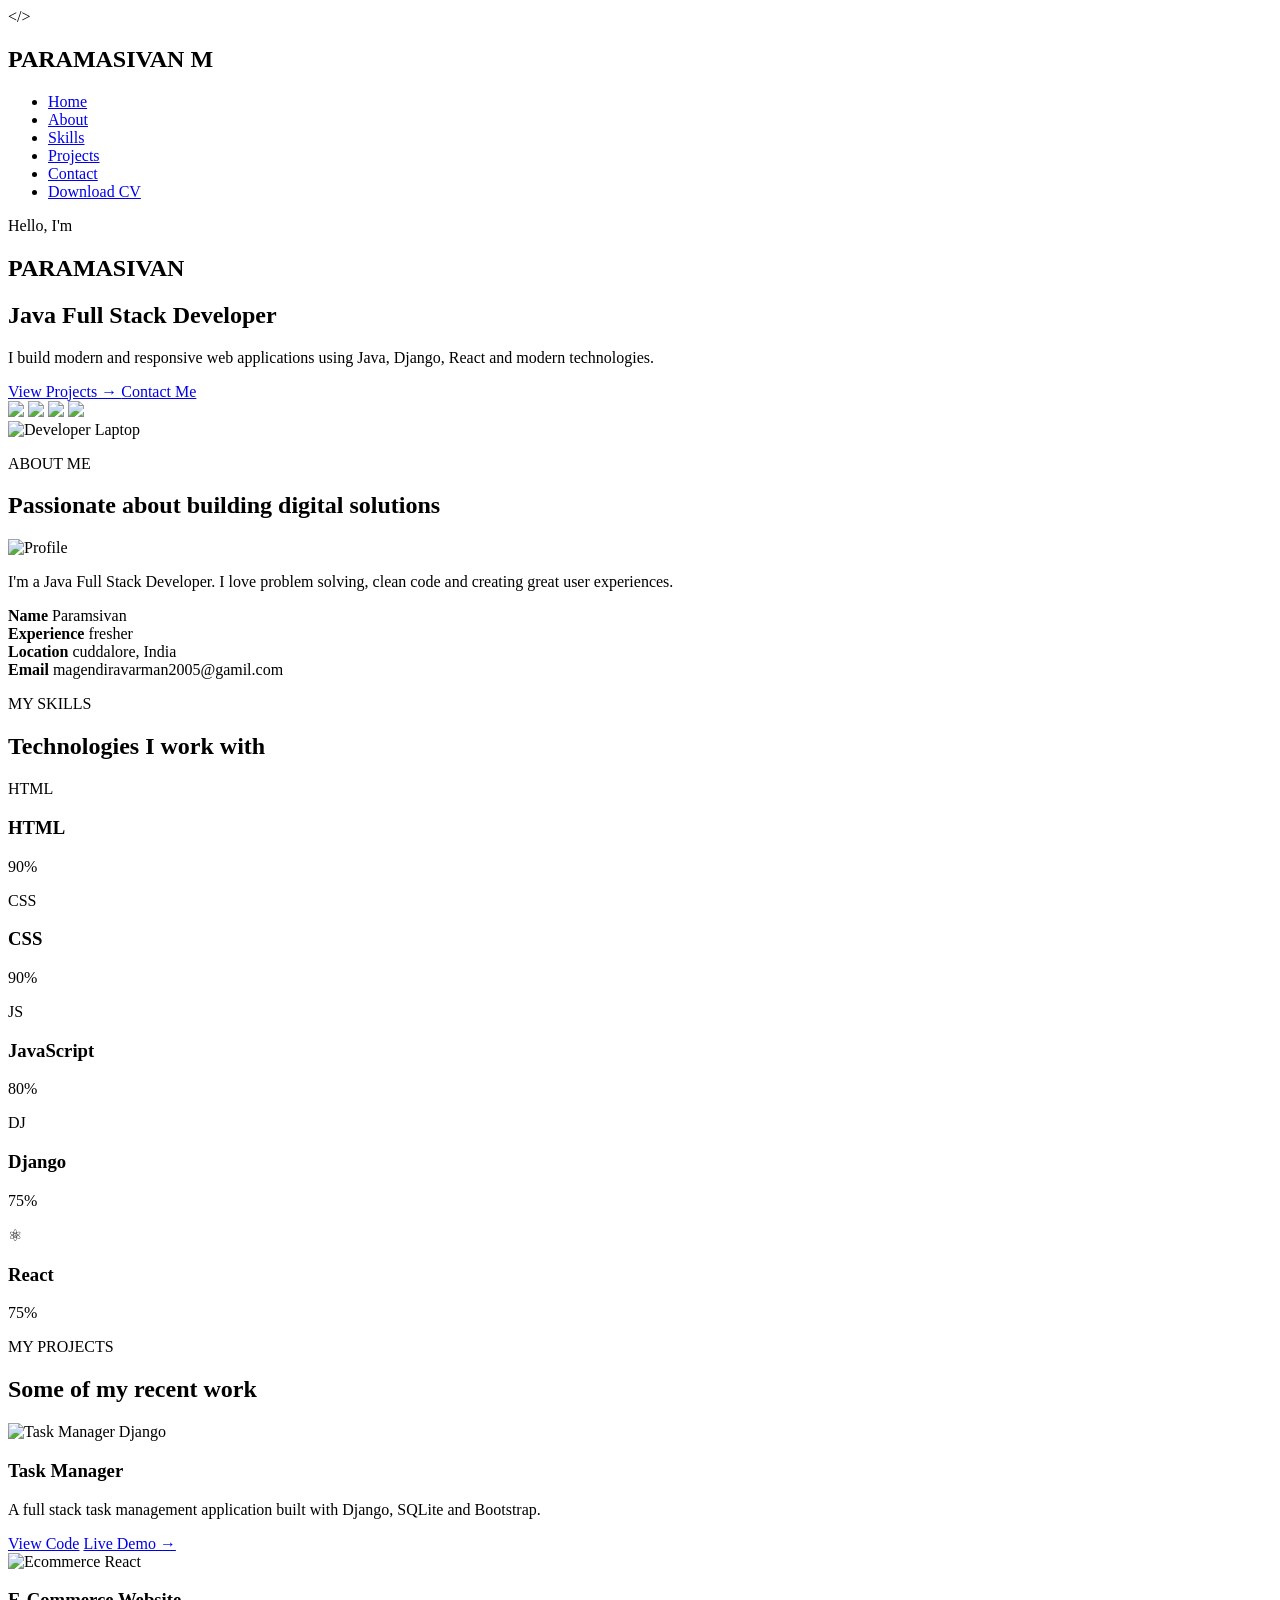
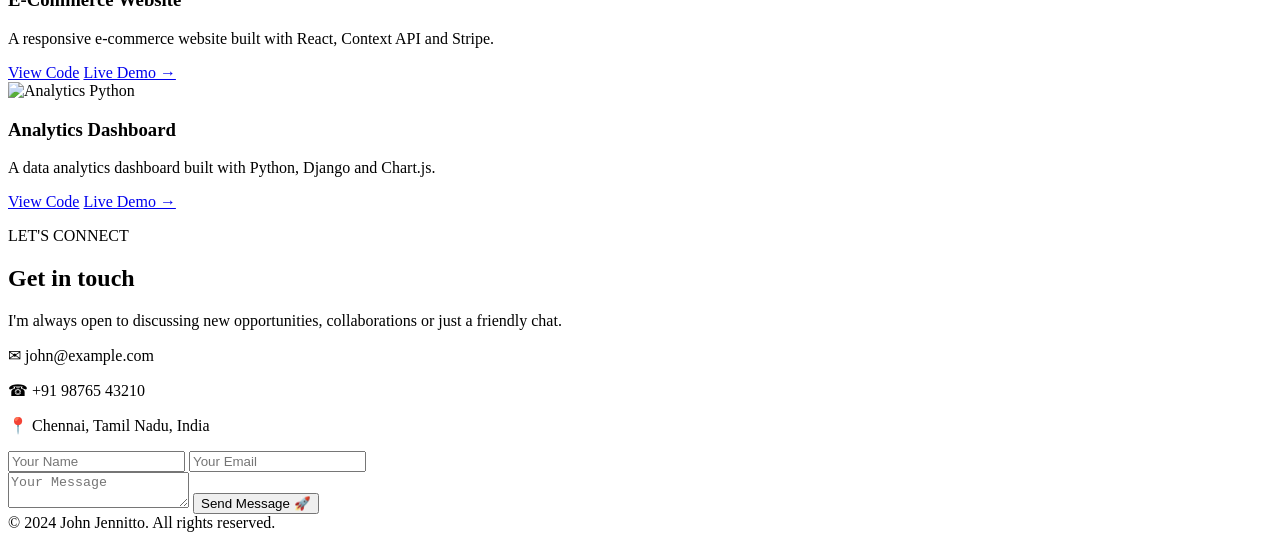
==== index.html @ d37ebd1c "initial commit" ====
<!DOCTYPE html>
<html lang="en">
<head>
    <meta charset="UTF-8">
    <meta name="viewport" content="width=device-width, initial-scale=1.0">

    <title>shiva Portfolio</title>

    <!-- Google Font -->
    <link href="https://fonts.googleapis.com/css2?family=Poppins:wght@300;400;500;600;700&display=swap" rel="stylesheet">

    <!-- CSS -->
    <link rel="stylesheet" href="style.css">
</head>

<body>
      <div class="bgv">
    <!-- <video autoplay muted loop playsinline>
        <source src="/162670-825992064.mp4" type="video/mp4"> -->
    </video>
</div>
    
<div class="overlay"></div>
    <header>
        <nav class="navbar">

            <div class="logo">
                <span>&lt;/&gt;</span>
                <h2>PARAMASIVAN M</h2>
            </div>
            
            <ul class="nav-links">
                <li><a href="#home">Home</a></li>
                <li><a href="#about">About</a></li>
                <li><a href="#skills">Skills</a></li>
                <li><a href="#projects">Projects</a></li>
                <li><a href="#contact">Contact</a></li>
                <li><a  class="primary-btn2" href="#" >Download CV</a></li>
                

            </ul>

        </nav>
    </header>




    <section id="home" class="hero">

        <div class="hero-content">

            <p class="hello">Hello, I'm</p>

            <h1>PARAMASIVAN</h1>

            <h2>
                Java <span>Full Stack</span> Developer
            </h2>

            <p class="description">
                I build modern and responsive web applications
                using Java, Django, React and modern technologies.
            </p>

            <div class="hero-buttons">
                <a href="#projects" class="primary-btn">
                    View Projects →
                </a>

                <a href="#contact" class="secondary-btn">
                    Contact Me
                </a>
            </div>

            <div class="social-links">
                <a class="pho" href="#"><img src="github.png"></a>
                <a  class="pho" href="#"><img src="linkedin.png"></a>
                <a class="pho" href="#"><img src="twitter.png"></a>
                <a class="pho" href="#"><img src="instagram.png"></a>

            </div>

        </div>

        <div class="hero-image">
            <img src="laptop.jpg"
                 alt="Developer Laptop">
        </div>

    </section>


   

    <section id="about" class="about section">

        <div class="section-title">
            <p>ABOUT ME</p>
            <h2>Passionate about building digital solutions</h2>
        </div>

        <div class="about-card">

            <div class="profile-image">
                <img src="profile.png"
                     alt="Profile">
            </div>

            <div class="about-content">

                <p>
                    I'm a Java Full Stack Developer.
                    I love problem solving, clean code and creating
                    great user experiences.
                </p>

                <div class="about-info">

                    <div>
                        <b>Name</b>
                        <span>Paramsivan</span>
                    </div>

                    <div>
                        <b>Experience</b>
                        <span>fresher</span>
                    </div>

                    <div>
                        <b>Location</b>
                        <span>cuddalore, India</span>
                    </div>

                    <div>
                        <b>Email</b>
                        <span>magendiravarman2005@gamil.com</span>
                    </div>

                </div>

            </div>

        </div>

    </section>
        <!-- ================= SKILLS ================= -->

    <section id="skills" class="skills section">

        <div class="section-title">
            <p>MY SKILLS</p>
            <h2>Technologies I work with</h2>
        </div>

        <div class="skill-container">

            <div class="skill-card">
                <div class="skill-icon html">HTML</div>
                <h3>HTML</h3>
                <p>90%</p>
                <div class="progress">
                    <div class="html-bar"></div>
                </div>
            </div>

            <div class="skill-card">
                <div class="skill-icon css">CSS</div>
                <h3>CSS</h3>
                <p>90%</p>
                <div class="progress">
                    <div class="css-bar"></div>
                </div>
            </div>

            <div class="skill-card">
                <div class="skill-icon js">JS</div>
                <h3>JavaScript</h3>
                <p>80%</p>
                <div class="progress">
                    <div class="js-bar"></div>
                </div>
            </div>

            <!-- <div class="skill-card">
                <div class="skill-icon python">🐍</div>
                <h3>Python</h3>
                <p>80%</p>
                <div class="progress">
                    <div class="Java"></div>
                </div>
            </div> -->

            <div class="skill-card">
                <div class="skill-icon django">DJ</div>
                <h3>Django</h3>
                <p>75%</p>
                <div class="progress">
                    <div class="django-bar"></div>
                </div>
            </div>

            <div class="skill-card">
                <div class="skill-icon react">⚛</div>
                <h3>React</h3>
                <p>75%</p>
                <div class="progress">
                    <div class="react-bar"></div>
                </div>
            </div>

        </div>

    </section>


    <!-- ================= PROJECTS ================= -->

    
    
     <section id="projects" class="projects section">

        <div class="section-title">
            <p>MY PROJECTS</p>
            <h2>Some of my recent work</h2>
        </div>

        <div class="project-container">
            

            <!-- Project 1 -->

            <div class="project-card">

                <div class="project-image">
                    <img src="https://images.unsplash.com/photo-1556761175-b413da4baf72?auto=format&fit=crop&w=800&q=80"
                         alt="Task Manager">

                    <span>Django</span>
                </div>

                <div class="project-content">

                    <h3>Task Manager</h3>

                    <p>
                        A full stack task management application
                        built with Django, SQLite and Bootstrap.
                    </p>

                    <div class="project-buttons">
                        <a href="#">View Code</a>
                        <a href="#">Live Demo →</a>
                    </div>

                </div>

            </div>


            <!-- Project 2 -->

            <div class="project-card">

                <div class="project-image">
                    <img src="https://images.unsplash.com/photo-1556742049-0cfed4f6a45d?auto=format&fit=crop&w=800&q=80"
                         alt="Ecommerce">

                    <span>React</span>
                </div>

                <div class="project-content">

                    <h3>E-Commerce Website</h3>

                    <p>
                        A responsive e-commerce website built
                        with React, Context API and Stripe.
                    </p>

                    <div class="project-buttons">
                        <a href="#">View Code</a>
                        <a href="#">Live Demo →</a>
                    </div>

                </div>

            </div>


            <!-- Project 3 -->

            <div class="project-card">

                <div class="project-image">
                    <img src="https://images.unsplash.com/photo-1551288049-bebda4e38f71?auto=format&fit=crop&w=800&q=80"
                         alt="Analytics">

                    <span>Python</span>
                </div>

                <div class="project-content">

                    <h3>Analytics Dashboard</h3>

                    <p>
                        A data analytics dashboard built with
                        Python, Django and Chart.js.
                    </p>

                    <div class="project-buttons">
                        <a href="#">View Code</a>
                        <a href="#">Live Demo →</a>
                    </div>

                </div>

            </div>

        </div>

    </section>


    <!-- ================= CONTACT ================= -->

    <section id="contact" class="contact">

        <div class="contact-left">

            <p>LET'S CONNECT</p>

            <h2>Get in touch</h2>

            <p>
                I'm always open to discussing new opportunities,
                collaborations or just a friendly chat.
            </p>

        </div>

        <div class="contact-info">

            <p>✉ john@example.com</p>
            <p>☎ +91 98765 43210</p>
            <p>📍 Chennai, Tamil Nadu, India</p>

        </div>

        <form>

            <div class="input-row">
                <input type="text" placeholder="Your Name">
                <input type="email" placeholder="Your Email">
            </div>

            <textarea placeholder="Your Message"></textarea>

            <button type="submit">
                Send Message 🚀
            </button>

        </form>

    </section>


    <!-- ================= FOOTER ================= -->

    <footer>
        © 2024 John Jennitto. All rights reserved.
    </footer>

</body>
</html>
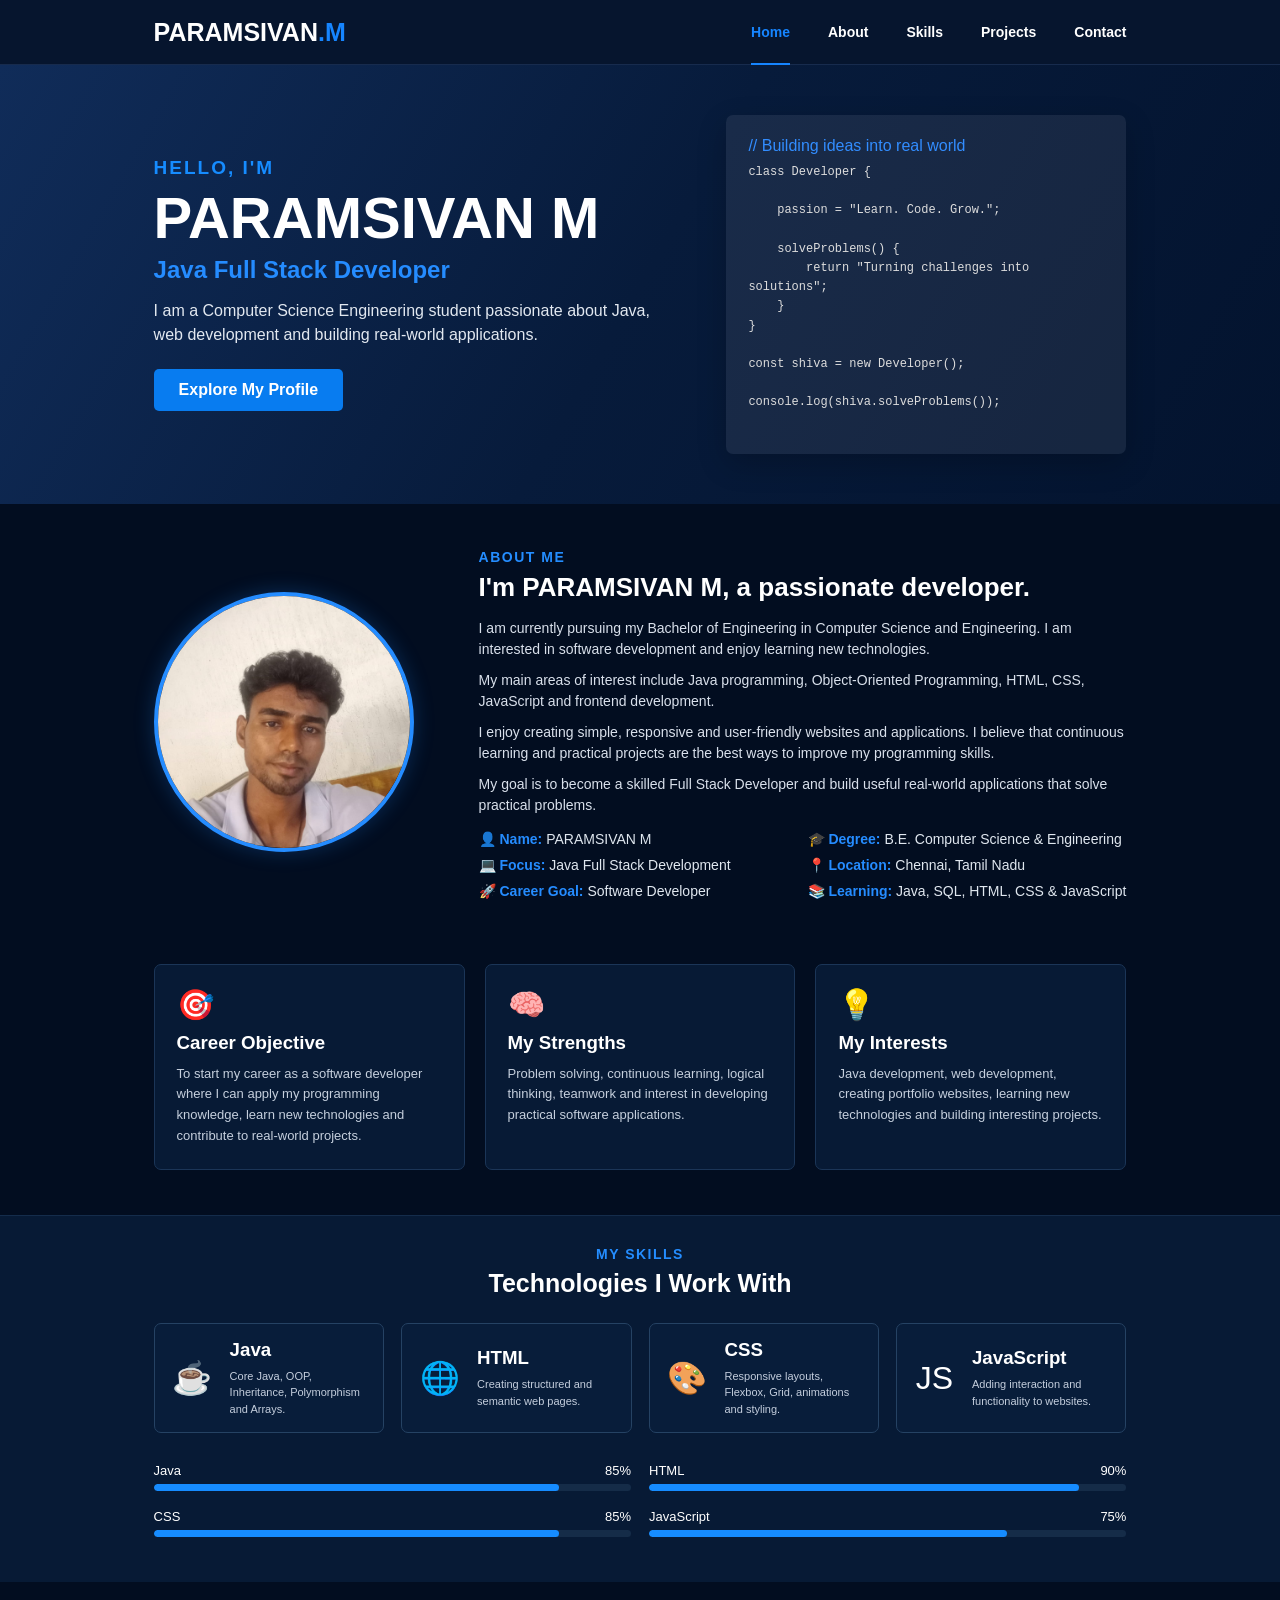
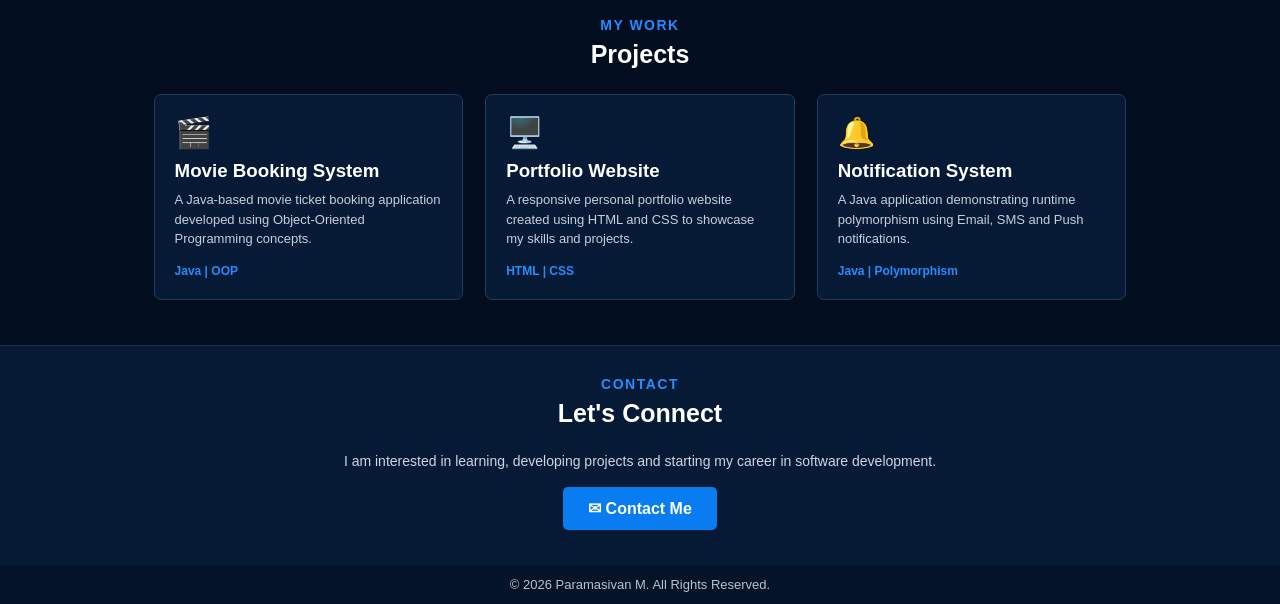
==== commit b305e301: "update some details" ====
--- a/index.html
+++ b/index.html
@@ -1,375 +1,537 @@
 <!DOCTYPE html>
 <html lang="en">
+
 <head>
     <meta charset="UTF-8">
     <meta name="viewport" content="width=device-width, initial-scale=1.0">
 
-    <title>shiva Portfolio</title>
-
-    <!-- Google Font -->
-    <link href="https://fonts.googleapis.com/css2?family=Poppins:wght@300;400;500;600;700&display=swap" rel="stylesheet">
-
-    <!-- CSS -->
+    <title>Shiva M | Portfolio</title>
+
     <link rel="stylesheet" href="style.css">
 </head>
 
 <body>
-      <div class="bgv">
-    <!-- <video autoplay muted loop playsinline>
-        <source src="/162670-825992064.mp4" type="video/mp4"> -->
-    </video>
-</div>
-    
-<div class="overlay"></div>
-    <header>
-        <nav class="navbar">
-
-            <div class="logo">
-                <span>&lt;/&gt;</span>
-                <h2>PARAMASIVAN M</h2>
-            </div>
-            
-            <ul class="nav-links">
-                <li><a href="#home">Home</a></li>
+
+    <!-- ================= NAVBAR ================= -->
+
+    <header class="navbar">
+
+        <div class="logo">
+            PARAMSIVAN<span>.M</span>
+        </div>
+
+        <nav>
+            <ul>
+                <li><a href="#home" class="active">Home</a></li>
                 <li><a href="#about">About</a></li>
                 <li><a href="#skills">Skills</a></li>
                 <li><a href="#projects">Projects</a></li>
                 <li><a href="#contact">Contact</a></li>
-                <li><a  class="primary-btn2" href="#" >Download CV</a></li>
-                
-
             </ul>
-
         </nav>
+
     </header>
 
 
-
+    <!-- ================= HERO ================= -->
 
     <section id="home" class="hero">
 
         <div class="hero-content">
 
-            <p class="hello">Hello, I'm</p>
-
-            <h1>PARAMASIVAN</h1>
+            <p class="small-title">
+                HELLO, I'M
+            </p>
+
+            <h1>
+                PARAMSIVAN M
+            </h1>
 
             <h2>
-                Java <span>Full Stack</span> Developer
+                Java Full Stack Developer
             </h2>
 
-            <p class="description">
-                I build modern and responsive web applications
-                using Java, Django, React and modern technologies.
-            </p>
-
-            <div class="hero-buttons">
-                <a href="#projects" class="primary-btn">
-                    View Projects →
-                </a>
-
-                <a href="#contact" class="secondary-btn">
-                    Contact Me
-                </a>
-            </div>
-
-            <div class="social-links">
-                <a class="pho" href="#"><img src="github.png"></a>
-                <a  class="pho" href="#"><img src="linkedin.png"></a>
-                <a class="pho" href="#"><img src="twitter.png"></a>
-                <a class="pho" href="#"><img src="instagram.png"></a>
-
-            </div>
-
-        </div>
-
-        <div class="hero-image">
-            <img src="laptop.jpg"
-                 alt="Developer Laptop">
+            <p class="hero-text">
+                I am a Computer Science Engineering student passionate
+                about Java, web development and building real-world
+                applications.
+            </p>
+
+            <a href="#about" class="btn">
+                Explore My Profile
+            </a>
+
+        </div>
+
+
+        <div class="code-box">
+
+            <p>// Building ideas into real world</p>
+
+            <pre>
+class Developer {
+
+    passion = "Learn. Code. Grow.";
+
+    solveProblems() {
+        return "Turning challenges into solutions";
+    }
+}
+
+const shiva = new Developer();
+
+console.log(shiva.solveProblems());
+            </pre>
+
         </div>
 
     </section>
 
 
-   
-
-    <section id="about" class="about section">
-
-        <div class="section-title">
-            <p>ABOUT ME</p>
-            <h2>Passionate about building digital solutions</h2>
-        </div>
-
-        <div class="about-card">
-
-            <div class="profile-image">
-                <img src="profile.png"
-                     alt="Profile">
-            </div>
-
-            <div class="about-content">
+
+    <!-- ================= ABOUT ================= -->
+
+    <section id="about" class="about">
+
+        <div class="about-image">
+
+            <!-- Replace profile.jpg with your photo -->
+            <img src="WhatsApp Image 2026-09-03 at 2.34.48 PM.jpeg" alt="Shiva Profile">
+
+        </div>
+
+
+        <div class="about-content">
+
+            <p class="section-title">
+                ABOUT ME
+            </p>
+
+            <h2>
+                I'm PARAMSIVAN M, a passionate developer.
+            </h2>
+
+            <p>
+                I am currently pursuing my Bachelor of Engineering in
+                Computer Science and Engineering. I am interested in
+                software development and enjoy learning new technologies.
+            </p>
+
+            <p>
+                My main areas of interest include Java programming,
+                Object-Oriented Programming, HTML, CSS, JavaScript and
+                frontend development.
+            </p>
+
+            <p>
+                I enjoy creating simple, responsive and user-friendly
+                websites and applications. I believe that continuous
+                learning and practical projects are the best ways to
+                improve my programming skills.
+            </p>
+
+            <p>
+                My goal is to become a skilled Full Stack Developer and
+                build useful real-world applications that solve practical
+                problems.
+            </p>
+
+
+            <!-- PERSONAL DETAILS -->
+
+            <div class="details">
+
+                <div>
+                    <strong>👤 Name:</strong>
+                    <span>PARAMSIVAN M</span>
+                </div>
+
+                <div>
+                    <strong>🎓 Degree:</strong>
+                    <span>B.E. Computer Science & Engineering</span>
+                </div>
+
+                <div>
+                    <strong>💻 Focus:</strong>
+                    <span>Java Full Stack Development</span>
+                </div>
+
+                <div>
+                    <strong>📍 Location:</strong>
+                    <span>Chennai, Tamil Nadu</span>
+                </div>
+
+                <div>
+                    <strong>🚀 Career Goal:</strong>
+                    <span>Software Developer</span>
+                </div>
+
+                <div>
+                    <strong>📚 Learning:</strong>
+                    <span>Java, SQL, HTML, CSS & JavaScript</span>
+                </div>
+
+            </div>
+
+        </div>
+
+    </section>
+
+
+
+    <!-- ================= EXTRA ABOUT DETAILS ================= -->
+
+    <section class="about-extra">
+
+        <div class="extra-card">
+
+            <div class="extra-icon">
+                🎯
+            </div>
+
+            <h3>
+                Career Objective
+            </h3>
+
+            <p>
+                To start my career as a software developer where I can
+                apply my programming knowledge, learn new technologies
+                and contribute to real-world projects.
+            </p>
+
+        </div>
+
+
+        <div class="extra-card">
+
+            <div class="extra-icon">
+                🧠
+            </div>
+
+            <h3>
+                My Strengths
+            </h3>
+
+            <p>
+                Problem solving, continuous learning, logical thinking,
+                teamwork and interest in developing practical software
+                applications.
+            </p>
+
+        </div>
+
+
+        <div class="extra-card">
+
+            <div class="extra-icon">
+                💡
+            </div>
+
+            <h3>
+                My Interests
+            </h3>
+
+            <p>
+                Java development, web development, creating portfolio
+                websites, learning new technologies and building
+                interesting projects.
+            </p>
+
+        </div>
+
+    </section>
+
+
+
+    <!-- ================= SKILLS ================= -->
+
+    <section id="skills" class="skills">
+
+        <p class="section-title">
+            MY SKILLS
+        </p>
+
+        <h2>
+            Technologies I Work With
+        </h2>
+
+
+        <div class="skill-container">
+
+
+            <div class="skill-card">
+
+                <div class="skill-icon">
+                    ☕
+                </div>
+
+                <div>
+                    <h3>Java</h3>
+
+                    <p>
+                        Core Java, OOP, Inheritance,
+                        Polymorphism and Arrays.
+                    </p>
+                </div>
+
+            </div>
+
+
+
+            <div class="skill-card">
+
+                <div class="skill-icon">
+                    🌐
+                </div>
+
+                <div>
+                    <h3>HTML</h3>
+
+                    <p>
+                        Creating structured and
+                        semantic web pages.
+                    </p>
+                </div>
+
+            </div>
+
+
+
+            <div class="skill-card">
+
+                <div class="skill-icon">
+                    🎨
+                </div>
+
+                <div>
+                    <h3>CSS</h3>
+
+                    <p>
+                        Responsive layouts, Flexbox,
+                        Grid, animations and styling.
+                    </p>
+                </div>
+
+            </div>
+
+
+
+            <div class="skill-card">
+
+                <div class="skill-icon">
+                    JS
+                </div>
+
+                <div>
+                    <h3>JavaScript</h3>
+
+                    <p>
+                        Adding interaction and
+                        functionality to websites.
+                    </p>
+                </div>
+
+            </div>
+
+        </div>
+
+
+        <!-- SKILL BARS -->
+
+        <div class="progress-section">
+
+            <div class="progress-item">
+
+                <div class="progress-heading">
+                    <span>Java</span>
+                    <span>85%</span>
+                </div>
+
+                <div class="progress">
+                    <div class="progress-bar java"></div>
+                </div>
+
+            </div>
+
+
+            <div class="progress-item">
+
+                <div class="progress-heading">
+                    <span>HTML</span>
+                    <span>90%</span>
+                </div>
+
+                <div class="progress">
+                    <div class="progress-bar html"></div>
+                </div>
+
+            </div>
+
+
+            <div class="progress-item">
+
+                <div class="progress-heading">
+                    <span>CSS</span>
+                    <span>85%</span>
+                </div>
+
+                <div class="progress">
+                    <div class="progress-bar css"></div>
+                </div>
+
+            </div>
+
+
+            <div class="progress-item">
+
+                <div class="progress-heading">
+                    <span>JavaScript</span>
+                    <span>75%</span>
+                </div>
+
+                <div class="progress">
+                    <div class="progress-bar javascript"></div>
+                </div>
+
+            </div>
+
+        </div>
+
+    </section>
+
+
+
+    <!-- ================= PROJECTS ================= -->
+
+    <section id="projects" class="projects">
+
+        <p class="section-title">
+            MY WORK
+        </p>
+
+        <h2>
+            Projects
+        </h2>
+
+
+        <div class="project-container">
+
+
+            <div class="project-card">
+
+                <div class="project-icon">
+                    🎬
+                </div>
+
+                <h3>
+                    Movie Booking System
+                </h3>
 
                 <p>
-                    I'm a Java Full Stack Developer.
-                    I love problem solving, clean code and creating
-                    great user experiences.
+                    A Java-based movie ticket booking application
+                    developed using Object-Oriented Programming
+                    concepts.
                 </p>
 
-                <div class="about-info">
-
-                    <div>
-                        <b>Name</b>
-                        <span>Paramsivan</span>
-                    </div>
-
-                    <div>
-                        <b>Experience</b>
-                        <span>fresher</span>
-                    </div>
-
-                    <div>
-                        <b>Location</b>
-                        <span>cuddalore, India</span>
-                    </div>
-
-                    <div>
-                        <b>Email</b>
-                        <span>magendiravarman2005@gamil.com</span>
-                    </div>
-
-                </div>
+                <span>
+                    Java | OOP
+                </span>
+
+            </div>
+
+
+
+            <div class="project-card">
+
+                <div class="project-icon">
+                    🖥️
+                </div>
+
+                <h3>
+                    Portfolio Website
+                </h3>
+
+                <p>
+                    A responsive personal portfolio website created
+                    using HTML and CSS to showcase my skills and
+                    projects.
+                </p>
+
+                <span>
+                    HTML | CSS
+                </span>
+
+            </div>
+
+
+
+            <div class="project-card">
+
+                <div class="project-icon">
+                    🔔
+                </div>
+
+                <h3>
+                    Notification System
+                </h3>
+
+                <p>
+                    A Java application demonstrating runtime
+                    polymorphism using Email, SMS and Push
+                    notifications.
+                </p>
+
+                <span>
+                    Java | Polymorphism
+                </span>
 
             </div>
 
         </div>
 
     </section>
-        <!-- ================= SKILLS ================= -->
-
-    <section id="skills" class="skills section">
-
-        <div class="section-title">
-            <p>MY SKILLS</p>
-            <h2>Technologies I work with</h2>
-        </div>
-
-        <div class="skill-container">
-
-            <div class="skill-card">
-                <div class="skill-icon html">HTML</div>
-                <h3>HTML</h3>
-                <p>90%</p>
-                <div class="progress">
-                    <div class="html-bar"></div>
-                </div>
-            </div>
-
-            <div class="skill-card">
-                <div class="skill-icon css">CSS</div>
-                <h3>CSS</h3>
-                <p>90%</p>
-                <div class="progress">
-                    <div class="css-bar"></div>
-                </div>
-            </div>
-
-            <div class="skill-card">
-                <div class="skill-icon js">JS</div>
-                <h3>JavaScript</h3>
-                <p>80%</p>
-                <div class="progress">
-                    <div class="js-bar"></div>
-                </div>
-            </div>
-
-            <!-- <div class="skill-card">
-                <div class="skill-icon python">🐍</div>
-                <h3>Python</h3>
-                <p>80%</p>
-                <div class="progress">
-                    <div class="Java"></div>
-                </div>
-            </div> -->
-
-            <div class="skill-card">
-                <div class="skill-icon django">DJ</div>
-                <h3>Django</h3>
-                <p>75%</p>
-                <div class="progress">
-                    <div class="django-bar"></div>
-                </div>
-            </div>
-
-            <div class="skill-card">
-                <div class="skill-icon react">⚛</div>
-                <h3>React</h3>
-                <p>75%</p>
-                <div class="progress">
-                    <div class="react-bar"></div>
-                </div>
-            </div>
-
-        </div>
+
+
+
+    <!-- ================= CONTACT ================= -->
+
+    <section id="contact" class="contact">
+
+        <p class="section-title">
+            CONTACT
+        </p>
+
+        <h2>
+            Let's Connect
+        </h2>
+
+        <p>
+            I am interested in learning, developing projects and
+            starting my career in software development.
+        </p>
+
+        <a href="mailto:yourmail@gmail.com" class="btn">
+            ✉ Contact Me
+        </a>
 
     </section>
 
 
-    <!-- ================= PROJECTS ================= -->
-
-    
-    
-     <section id="projects" class="projects section">
-
-        <div class="section-title">
-            <p>MY PROJECTS</p>
-            <h2>Some of my recent work</h2>
-        </div>
-
-        <div class="project-container">
-            
-
-            <!-- Project 1 -->
-
-            <div class="project-card">
-
-                <div class="project-image">
-                    <img src="https://images.unsplash.com/photo-1556761175-b413da4baf72?auto=format&fit=crop&w=800&q=80"
-                         alt="Task Manager">
-
-                    <span>Django</span>
-                </div>
-
-                <div class="project-content">
-
-                    <h3>Task Manager</h3>
-
-                    <p>
-                        A full stack task management application
-                        built with Django, SQLite and Bootstrap.
-                    </p>
-
-                    <div class="project-buttons">
-                        <a href="#">View Code</a>
-                        <a href="#">Live Demo →</a>
-                    </div>
-
-                </div>
-
-            </div>
-
-
-            <!-- Project 2 -->
-
-            <div class="project-card">
-
-                <div class="project-image">
-                    <img src="https://images.unsplash.com/photo-1556742049-0cfed4f6a45d?auto=format&fit=crop&w=800&q=80"
-                         alt="Ecommerce">
-
-                    <span>React</span>
-                </div>
-
-                <div class="project-content">
-
-                    <h3>E-Commerce Website</h3>
-
-                    <p>
-                        A responsive e-commerce website built
-                        with React, Context API and Stripe.
-                    </p>
-
-                    <div class="project-buttons">
-                        <a href="#">View Code</a>
-                        <a href="#">Live Demo →</a>
-                    </div>
-
-                </div>
-
-            </div>
-
-
-            <!-- Project 3 -->
-
-            <div class="project-card">
-
-                <div class="project-image">
-                    <img src="https://images.unsplash.com/photo-1551288049-bebda4e38f71?auto=format&fit=crop&w=800&q=80"
-                         alt="Analytics">
-
-                    <span>Python</span>
-                </div>
-
-                <div class="project-content">
-
-                    <h3>Analytics Dashboard</h3>
-
-                    <p>
-                        A data analytics dashboard built with
-                        Python, Django and Chart.js.
-                    </p>
-
-                    <div class="project-buttons">
-                        <a href="#">View Code</a>
-                        <a href="#">Live Demo →</a>
-                    </div>
-
-                </div>
-
-            </div>
-
-        </div>
-
-    </section>
-
-
-    <!-- ================= CONTACT ================= -->
-
-    <section id="contact" class="contact">
-
-        <div class="contact-left">
-
-            <p>LET'S CONNECT</p>
-
-            <h2>Get in touch</h2>
-
-            <p>
-                I'm always open to discussing new opportunities,
-                collaborations or just a friendly chat.
-            </p>
-
-        </div>
-
-        <div class="contact-info">
-
-            <p>✉ john@example.com</p>
-            <p>☎ +91 98765 43210</p>
-            <p>📍 Chennai, Tamil Nadu, India</p>
-
-        </div>
-
-        <form>
-
-            <div class="input-row">
-                <input type="text" placeholder="Your Name">
-                <input type="email" placeholder="Your Email">
-            </div>
-
-            <textarea placeholder="Your Message"></textarea>
-
-            <button type="submit">
-                Send Message 🚀
-            </button>
-
-        </form>
-
-    </section>
-
 
     <!-- ================= FOOTER ================= -->
 
     <footer>
-        © 2024 John Jennitto. All rights reserved.
+
+        <p>
+            © 2026 Paramasivan M. All Rights Reserved.
+        </p>
+
     </footer>
 
+
+    <script src="main.js"></script>
+
+
 </body>
+
 </html>
--- a/style.css
+++ b/style.css
@@ -0,0 +1,631 @@
+* {
+    margin: 0;
+    padding: 0;
+    box-sizing: border-box;
+}
+
+html {
+    scroll-behavior: smooth;
+}
+
+body {
+    font-family: Arial, Helvetica, sans-serif;
+    background: #020d20;
+    color: white;
+}
+
+
+/* ================= NAVBAR ================= */
+
+.navbar {
+    height: 65px;
+    background: #06152e;
+
+    display: flex;
+    align-items: center;
+    justify-content: space-between;
+
+    padding: 0 12%;
+    
+    position: sticky;
+    top: 0;
+    z-index: 1000;
+
+    border-bottom: 1px solid #172b4d;
+}
+
+.logo {
+    font-size: 25px;
+    font-weight: bold;
+}
+
+.logo span {
+    color: #1685ff;
+}
+
+nav ul {
+    display: flex;
+    gap: 38px;
+    list-style: none;
+}
+
+nav a {
+    text-decoration: none;
+    color: white;
+    font-size: 14px;
+    font-weight: bold;
+
+    padding: 23px 0;
+}
+
+nav a:hover,
+nav a.active {
+    color: #1685ff;
+    border-bottom: 2px solid #1685ff;
+}
+
+
+
+/* ================= HERO ================= */
+
+.hero {
+    min-height: 390px;
+
+    padding: 50px 12%;
+
+    display: flex;
+    justify-content: space-between;
+    align-items: center;
+
+    background:
+        linear-gradient(
+            120deg,
+            #102c59,
+            #071b3b,
+            #03132e
+        );
+}
+
+.hero-content {
+    max-width: 520px;
+}
+
+.small-title {
+    color: #168cff;
+    font-size: 19px;
+    font-weight: bold;
+    letter-spacing: 2px;
+    margin-bottom: 5px;
+}
+
+.hero h1 {
+    font-size: 58px;
+    margin-bottom: 5px;
+}
+
+.hero h2 {
+    color: #258cff;
+    font-size: 24px;
+    margin-bottom: 15px;
+}
+
+.hero-text {
+    line-height: 1.5;
+    color: #e2e8f0;
+    margin-bottom: 22px;
+}
+
+.btn {
+    display: inline-block;
+
+    background: #087cf0;
+    color: white;
+
+    text-decoration: none;
+
+    padding: 12px 25px;
+
+    border-radius: 5px;
+
+    font-weight: bold;
+
+    transition: 0.3s;
+}
+
+.btn:hover {
+    background: #0b67c4;
+    transform: translateY(-2px);
+}
+
+
+/* CODE BOX */
+
+.code-box {
+    width: 400px;
+
+    padding: 22px;
+
+    background: rgba(255,255,255,0.07);
+
+    border-radius: 7px;
+
+    box-shadow: 0 10px 30px rgba(0,0,0,0.2);
+}
+
+.code-box p {
+    color: #328dff;
+    margin-bottom: 8px;
+}
+
+.code-box pre {
+    color: #ddd;
+    font-size: 12px;
+    line-height: 1.6;
+    white-space: pre-wrap;
+}
+
+
+
+/* ================= ABOUT ================= */
+
+.about {
+    padding: 45px 12%;
+
+    display: flex;
+    align-items: center;
+    gap: 45px;
+
+    background: #020d20;
+}
+
+
+/* PROFILE IMAGE */
+
+.about-image {
+    min-width: 280px;
+}
+
+.about-image img {
+
+    width: 260px;
+    height: 260px;
+
+    object-fit: cover;
+
+    border-radius: 50%;
+
+    border: 4px solid #258cff;
+
+    box-shadow: 0 0 20px rgba(37,140,255,0.25);
+}
+
+
+.about-content {
+    max-width: 750px;
+}
+
+.section-title {
+    color: #248dff;
+
+    font-size: 14px;
+
+    font-weight: bold;
+
+    letter-spacing: 1.5px;
+
+    margin-bottom: 7px;
+}
+
+.about h2 {
+    font-size: 26px;
+    margin-bottom: 15px;
+}
+
+.about-content > p:not(.section-title) {
+    color: #d9e0eb;
+
+    font-size: 14px;
+
+    line-height: 1.5;
+
+    margin-bottom: 10px;
+}
+
+
+/* DETAILS */
+
+.details {
+    display: grid;
+
+    grid-template-columns: 1fr 1fr;
+
+    gap: 10px;
+
+    margin-top: 15px;
+}
+
+.details div {
+    font-size: 14px;
+}
+
+.details strong {
+    color: #258cff;
+}
+
+.details span {
+    color: #e0e7ef;
+}
+
+
+
+/* ================= EXTRA ABOUT ================= */
+
+.about-extra {
+    padding: 20px 12% 45px;
+
+    display: grid;
+
+    grid-template-columns: repeat(3, 1fr);
+
+    gap: 20px;
+
+    background: #020d20;
+}
+
+.extra-card {
+    background: #071a35;
+
+    border: 1px solid #1b3557;
+
+    border-radius: 7px;
+
+    padding: 22px;
+
+    transition: 0.3s;
+}
+
+.extra-card:hover {
+    transform: translateY(-5px);
+
+    border-color: #248dff;
+
+    box-shadow: 0 8px 25px rgba(0,0,0,0.3);
+}
+
+.extra-icon {
+    font-size: 30px;
+
+    margin-bottom: 10px;
+}
+
+.extra-card h3 {
+    margin-bottom: 10px;
+}
+
+.extra-card p {
+    color: #c5cfdd;
+
+    font-size: 13px;
+
+    line-height: 1.6;
+}
+
+
+
+/* ================= SKILLS ================= */
+
+.skills {
+    padding: 30px 12% 45px;
+
+    background: #071a35;
+
+    text-align: center;
+
+    border-top: 1px solid #142c4b;
+}
+
+.skills h2,
+.projects h2,
+.contact h2 {
+    font-size: 25px;
+    margin-bottom: 25px;
+}
+
+.skill-container {
+    display: grid;
+
+    grid-template-columns: repeat(4, 1fr);
+
+    gap: 17px;
+}
+
+.skill-card {
+    min-height: 100px;
+
+    display: flex;
+
+    align-items: center;
+
+    gap: 15px;
+
+    text-align: left;
+
+    padding: 15px;
+
+    border: 1px solid #254263;
+
+    border-radius: 7px;
+
+    background: #081d3a;
+}
+
+.skill-icon {
+    font-size: 32px;
+
+    min-width: 45px;
+
+    text-align: center;
+}
+
+.skill-card h3 {
+    margin-bottom: 7px;
+}
+
+.skill-card p {
+    color: #c4cedd;
+
+    font-size: 11px;
+
+    line-height: 1.5;
+}
+
+
+
+/* ================= PROGRESS ================= */
+
+.progress-section {
+    margin-top: 30px;
+
+    display: grid;
+
+    grid-template-columns: 1fr 1fr;
+
+    gap: 18px;
+
+    text-align: left;
+}
+
+.progress-heading {
+    display: flex;
+
+    justify-content: space-between;
+
+    margin-bottom: 6px;
+
+    font-size: 13px;
+}
+
+.progress {
+    height: 7px;
+
+    background: #152c48;
+
+    border-radius: 10px;
+
+    overflow: hidden;
+}
+
+.progress-bar {
+    height: 100%;
+
+    background: #168cff;
+
+    border-radius: 10px;
+}
+
+.java {
+    width: 85%;
+}
+
+.html {
+    width: 90%;
+}
+
+.css {
+    width: 85%;
+}
+
+.javascript {
+    width: 75%;
+}
+
+
+
+/* ================= PROJECTS ================= */
+
+.projects {
+    padding: 35px 12% 45px;
+
+    background: #020d20;
+
+    text-align: center;
+}
+
+.project-container {
+    display: grid;
+
+    grid-template-columns: repeat(3, 1fr);
+
+    gap: 22px;
+}
+
+.project-card {
+    text-align: left;
+
+    padding: 20px;
+
+    background: #071a35;
+
+    border: 1px solid #213b5d;
+
+    border-radius: 7px;
+
+    transition: 0.3s;
+}
+
+.project-card:hover {
+    transform: translateY(-5px);
+
+    border-color: #168cff;
+}
+
+.project-icon {
+    font-size: 30px;
+
+    margin-bottom: 10px;
+}
+
+.project-card h3 {
+    margin-bottom: 8px;
+}
+
+.project-card p {
+    color: #c5cfdd;
+
+    font-size: 13px;
+
+    line-height: 1.5;
+
+    margin-bottom: 12px;
+}
+
+.project-card span {
+    color: #258cff;
+
+    font-size: 12px;
+
+    font-weight: bold;
+}
+
+
+
+/* ================= CONTACT ================= */
+
+.contact {
+    padding: 30px 20px 35px;
+
+    text-align: center;
+
+    background: #071a35;
+
+    border-top: 1px solid #19324f;
+}
+
+.contact p:not(.section-title) {
+    color: #cdd6e3;
+
+    font-size: 14px;
+
+    margin-bottom: 18px;
+}
+
+
+
+/* ================= FOOTER ================= */
+
+footer {
+    background: #051329;
+
+    text-align: center;
+
+    padding: 12px;
+
+    color: #b8c2d1;
+
+    font-size: 13px;
+}
+
+
+
+/* ================= RESPONSIVE ================= */
+
+@media (max-width: 900px) {
+
+    .navbar {
+        padding: 0 5%;
+    }
+
+    .hero {
+        padding: 45px 7%;
+        flex-direction: column;
+        gap: 35px;
+        text-align: center;
+    }
+
+    .code-box {
+        width: 100%;
+    }
+
+    .about {
+        padding: 40px 7%;
+        flex-direction: column;
+        text-align: center;
+    }
+
+    .about-extra {
+        padding: 20px 7% 40px;
+        grid-template-columns: 1fr;
+    }
+
+    .skill-container {
+        grid-template-columns: 1fr 1fr;
+    }
+
+    .project-container {
+        grid-template-columns: 1fr;
+    }
+}
+
+
+@media (max-width: 600px) {
+
+    .navbar {
+        height: auto;
+        padding: 15px;
+        flex-direction: column;
+        gap: 15px;
+    }
+
+    nav ul {
+        gap: 15px;
+        flex-wrap: wrap;
+        justify-content: center;
+    }
+
+    nav a {
+        padding: 5px;
+        font-size: 12px;
+    }
+
+    .hero h1 {
+        font-size: 42px;
+    }
+
+    .hero h2 {
+        font-size: 19px;
+    }
+
+    .details {
+        grid-template-columns: 1fr;
+        text-align: left;
+    }
+
+    .skill-container {
+        grid-template-columns: 1fr;
+    }
+
+    .progress-section {
+        grid-template-columns: 1fr;
+    }
+
+}
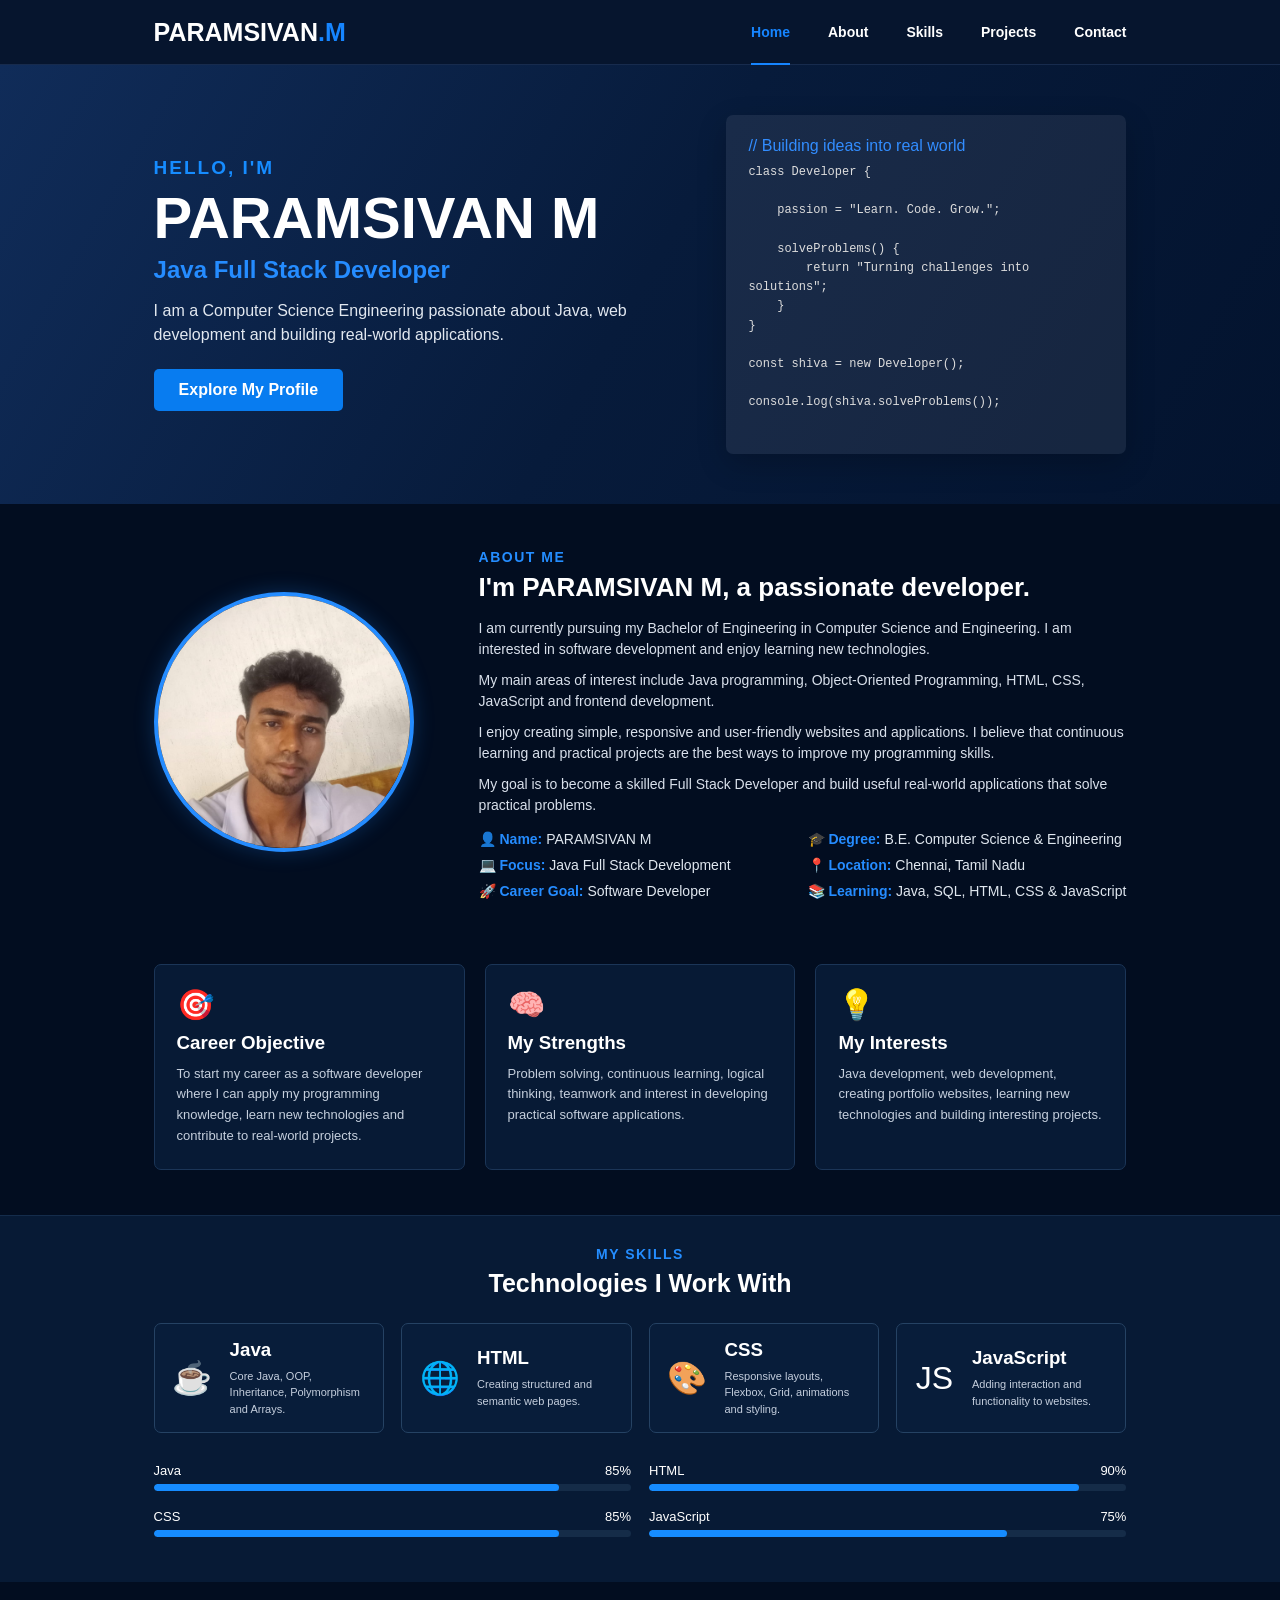
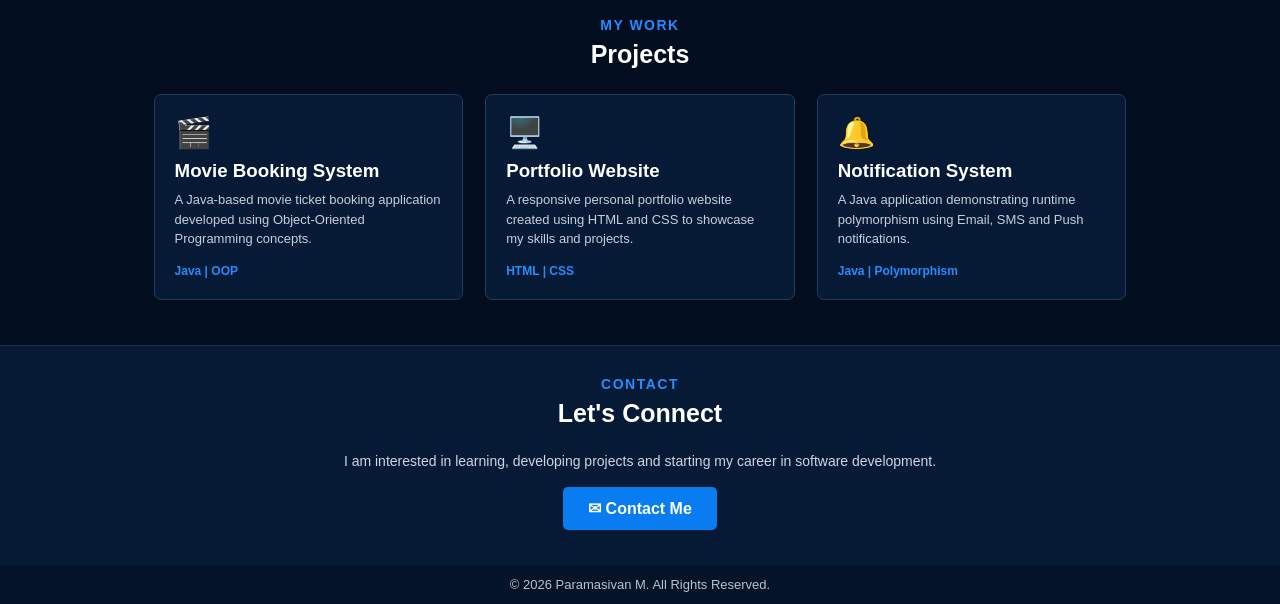
==== commit 94041d53: "update some details" ====
--- a/index.html
+++ b/index.html
@@ -52,7 +52,7 @@
             </h2>
 
             <p class="hero-text">
-                I am a Computer Science Engineering student passionate
+                I am a Computer Science Engineering passionate
                 about Java, web development and building real-world
                 applications.
             </p>
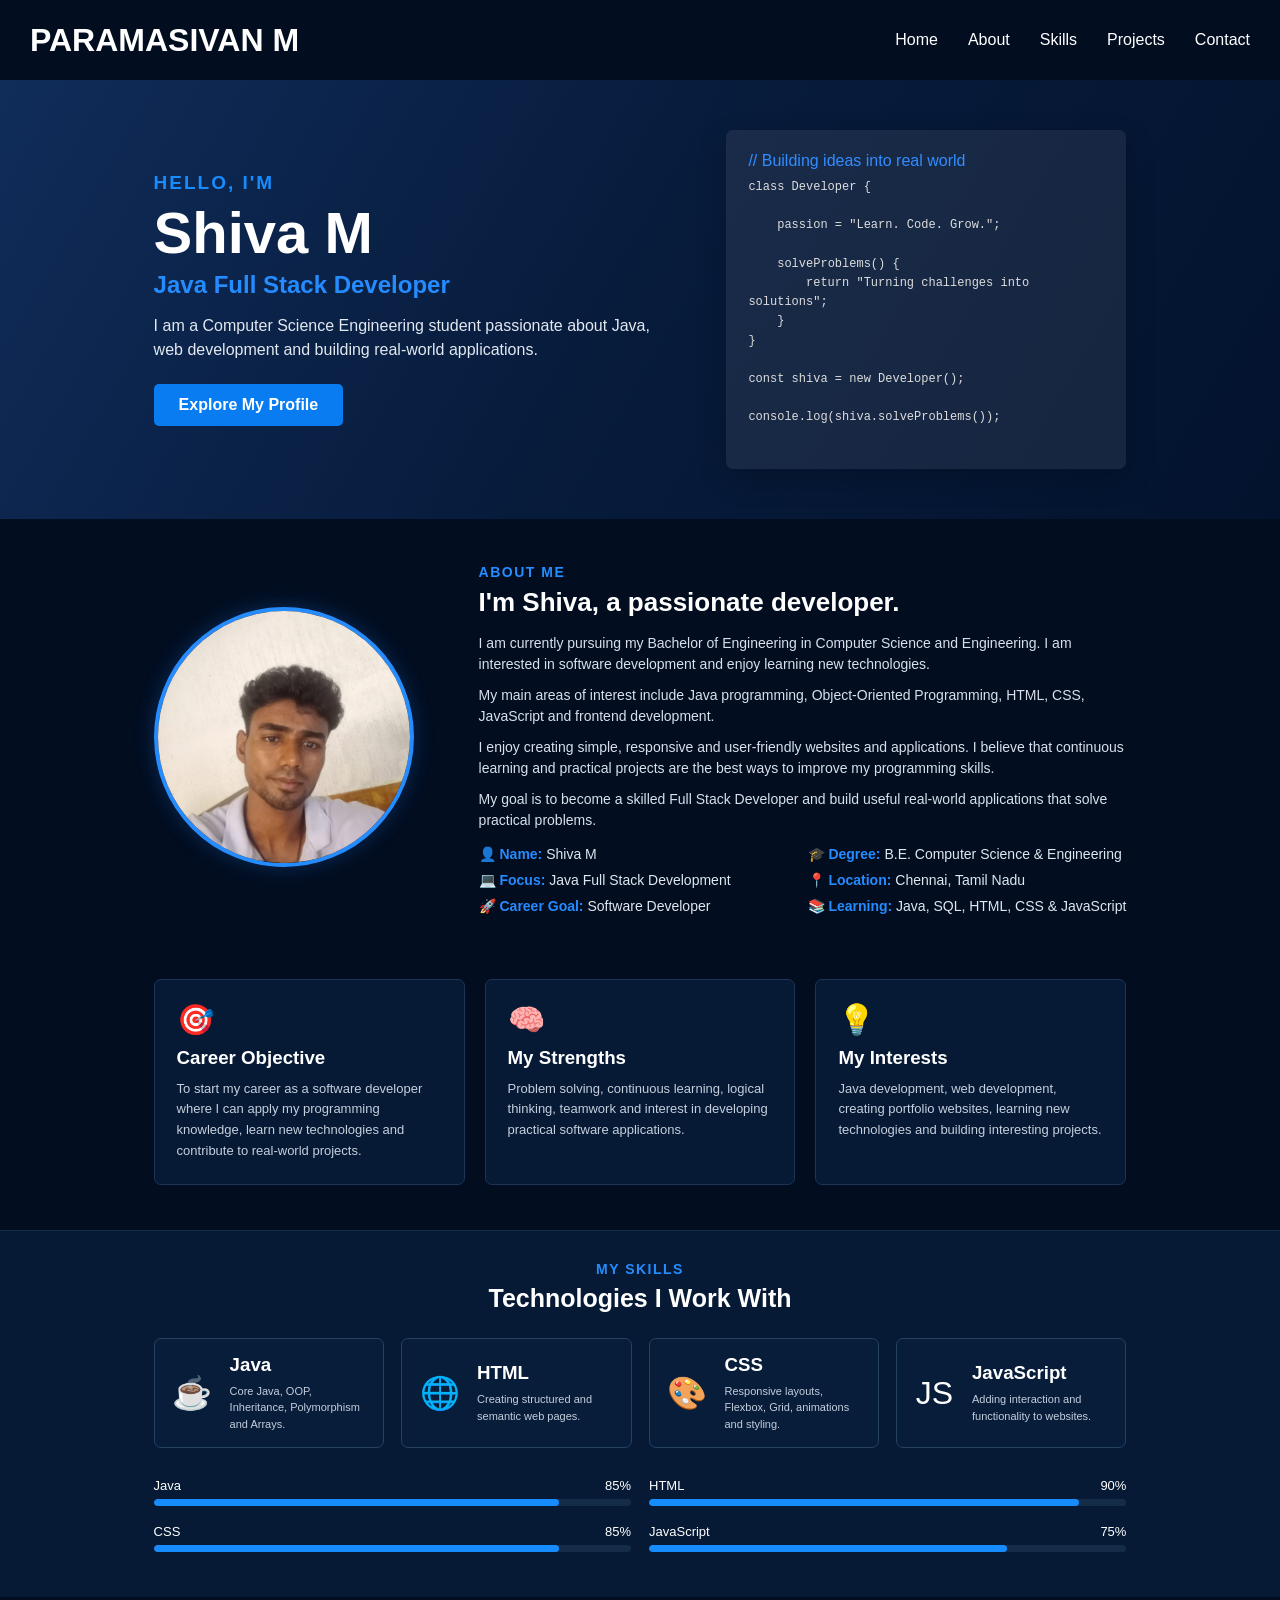
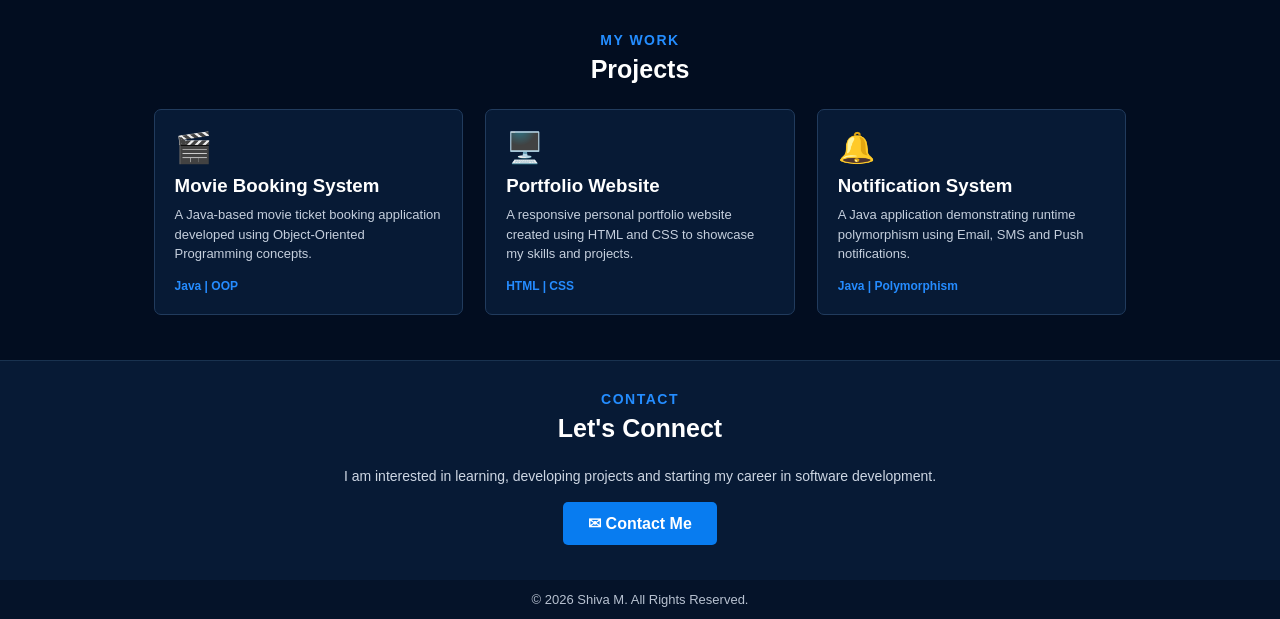
==== commit e4c4d836: "update the details" ====
--- a/index.html
+++ b/index.html
@@ -14,23 +14,32 @@
 
     <!-- ================= NAVBAR ================= -->
 
-    <header class="navbar">
-
-        <div class="logo">
-            PARAMSIVAN<span>.M</span>
-        </div>
-
-        <nav>
-            <ul>
-                <li><a href="#home" class="active">Home</a></li>
-                <li><a href="#about">About</a></li>
-                <li><a href="#skills">Skills</a></li>
-                <li><a href="#projects">Projects</a></li>
-                <li><a href="#contact">Contact</a></li>
-            </ul>
-        </nav>
-
-    </header>
+   <header>
+
+    <h1>PARAMASIVAN M</h1>
+
+    <!-- Hamburger -->
+    <div class="hamburger" onclick="menu()">
+        ☰
+    </div>
+
+    <nav id="nav">
+        <ul>
+            <li><a href="#home">Home</a></li>
+            <li><a href="#about">About</a></li>
+            <li><a href="#skills">Skills</a></li>
+            <li><a href="#projects">Projects</a></li>
+            <li><a href="#contact">Contact</a></li>
+        </ul>
+    </nav>
+
+</header>
+
+<script>
+    function menu() {
+        document.getElementById("nav").classList.toggle("show");
+    }
+</script>
 
 
     <!-- ================= HERO ================= -->
@@ -44,7 +53,7 @@
             </p>
 
             <h1>
-                PARAMSIVAN M
+                Shiva M
             </h1>
 
             <h2>
@@ -52,7 +61,7 @@
             </h2>
 
             <p class="hero-text">
-                I am a Computer Science Engineering passionate
+                I am a Computer Science Engineering student passionate
                 about Java, web development and building real-world
                 applications.
             </p>
@@ -108,7 +117,7 @@
             </p>
 
             <h2>
-                I'm PARAMSIVAN M, a passionate developer.
+                I'm Shiva, a passionate developer.
             </h2>
 
             <p>
@@ -143,7 +152,7 @@
 
                 <div>
                     <strong>👤 Name:</strong>
-                    <span>PARAMSIVAN M</span>
+                    <span>Shiva M</span>
                 </div>
 
                 <div>
@@ -523,15 +532,12 @@
     <footer>
 
         <p>
-            © 2026 Paramasivan M. All Rights Reserved.
+            © 2026 Shiva M. All Rights Reserved.
         </p>
 
     </footer>
 
 
-    <script src="main.js"></script>
-
-
 </body>
 
 </html>
--- a/style.css
+++ b/style.css
@@ -16,53 +16,87 @@
 
 
 /* ================= NAVBAR ================= */
-
-.navbar {
-    height: 65px;
-    background: #06152e;
+header {
+    height: 80px;
+    background-color: #020d20;
 
     display: flex;
     align-items: center;
     justify-content: space-between;
 
-    padding: 0 12%;
-    
-    position: sticky;
-    top: 0;
-    z-index: 1000;
-
-    border-bottom: 1px solid #172b4d;
-}
-
-.logo {
-    font-size: 25px;
-    font-weight: bold;
-}
-
-.logo span {
-    color: #1685ff;
-}
+    padding: 0 30px;
+}
+
+h1 {
+    color: white;
+}
+
+/* Normal menu */
 
 nav ul {
     display: flex;
-    gap: 38px;
+    gap: 30px;
+
     list-style: none;
 }
 
 nav a {
+    color: white;
     text-decoration: none;
+}
+
+/* Hamburger */
+
+.hamburger {
+    display: none;
     color: white;
-    font-size: 14px;
-    font-weight: bold;
-
-    padding: 23px 0;
-}
-
-nav a:hover,
-nav a.active {
-    color: #1685ff;
-    border-bottom: 2px solid #1685ff;
-}
+    font-size: 30px;
+    cursor: pointer;
+}
+
+
+/* Mobile */
+
+@media (max-width: 600px) {
+
+    .hamburger {
+        display: block;
+    }
+
+    nav {
+        display: none;
+
+        position: absolute;
+        top: 80px;
+        right: 0;
+
+        width: 200px;
+
+        background-color: #020d20;
+    }
+
+    nav.show {
+        display: block;
+    }
+
+    nav ul {
+        display: flex;
+        flex-direction: column;
+
+        gap: 0;
+    }
+
+    nav li {
+        padding: 15px;
+        text-align: center;
+    }
+
+    nav li:hover {
+        background-color: #12345a;
+    }
+}
+
+
 
 
 
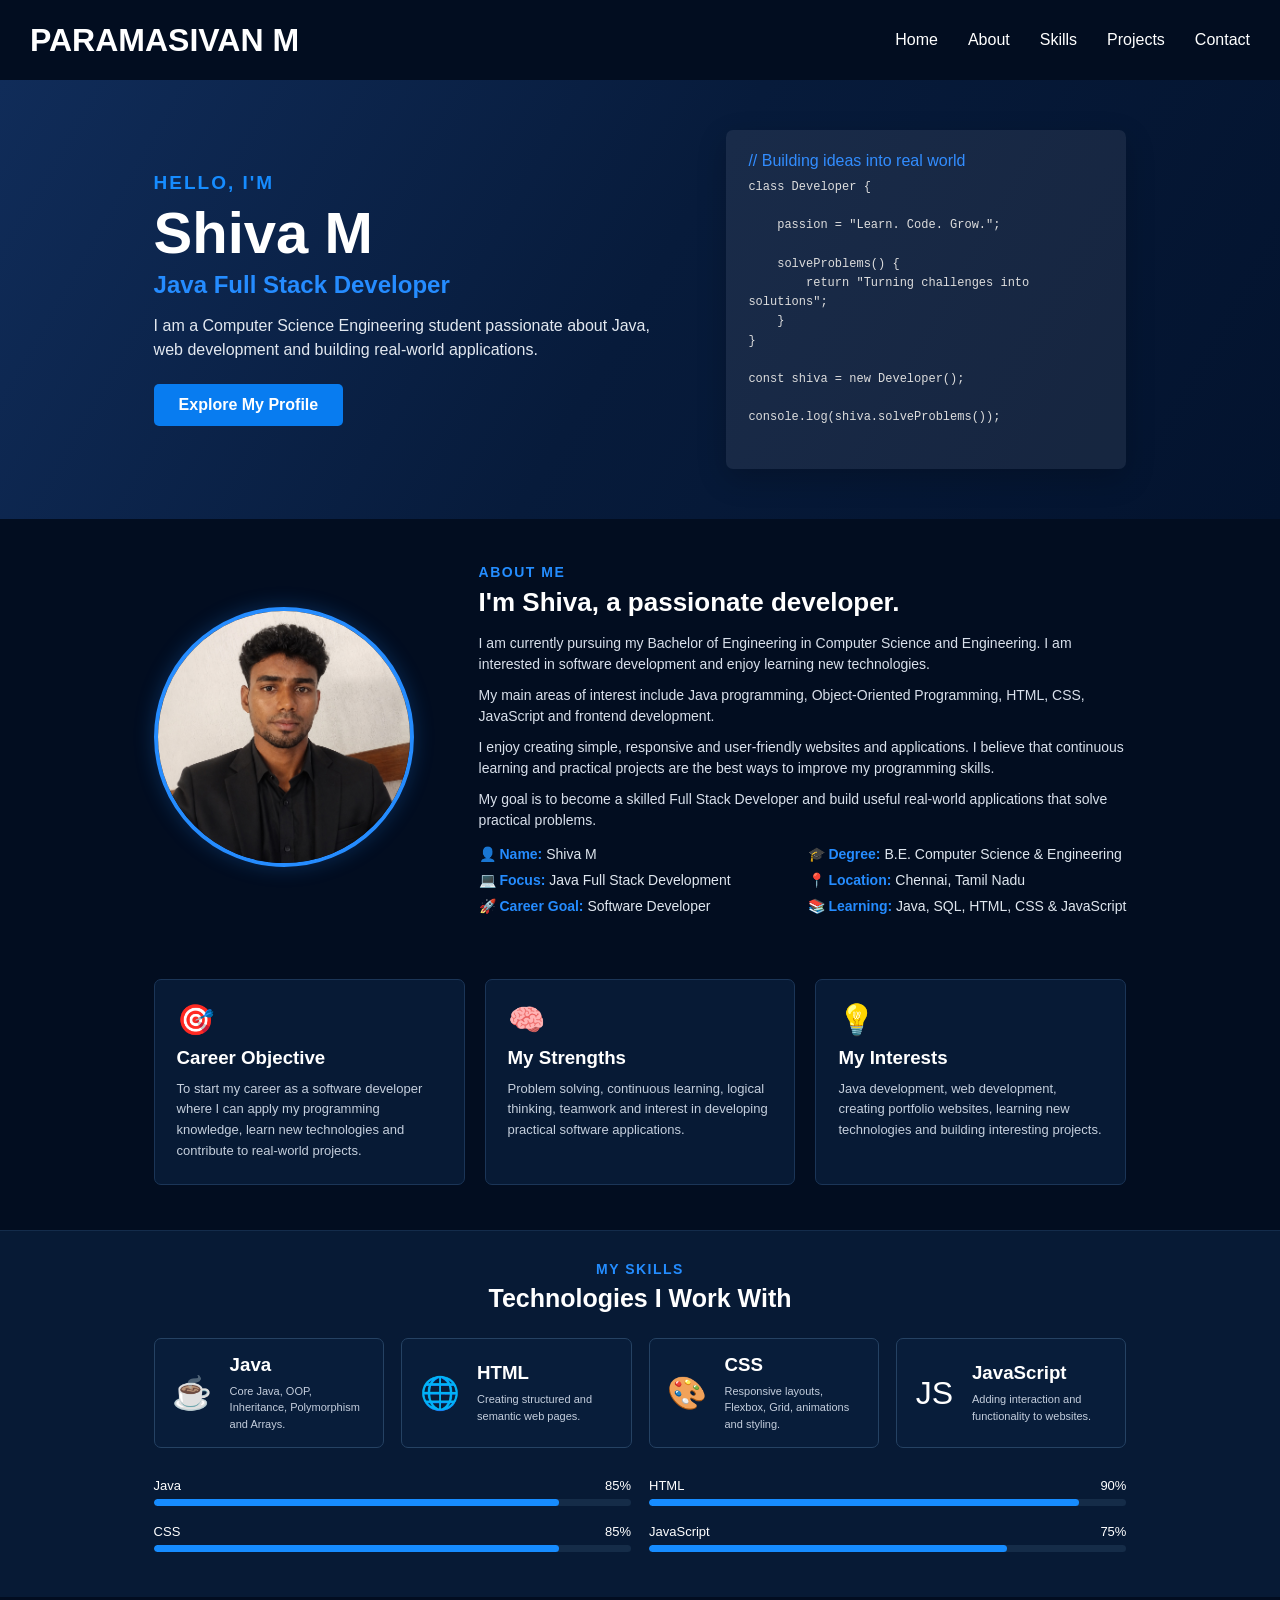
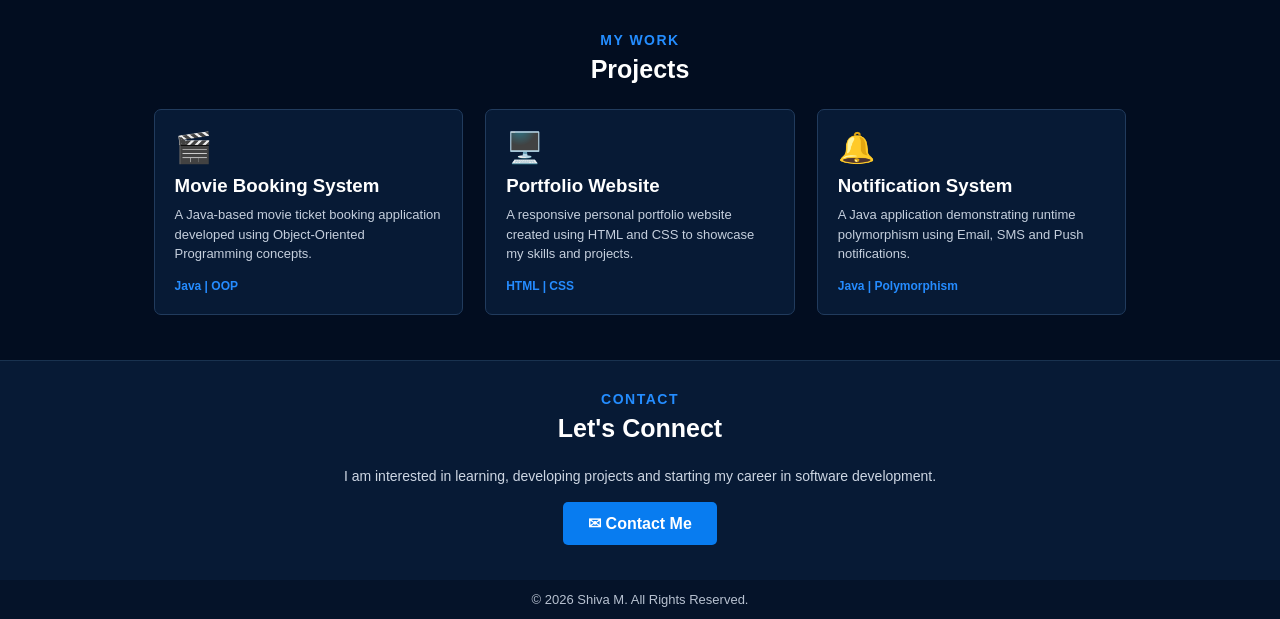
==== commit 17a014e9: "upadate something" ====
--- a/index.html
+++ b/index.html
@@ -105,7 +105,7 @@
         <div class="about-image">
 
             <!-- Replace profile.jpg with your photo -->
-            <img src="WhatsApp Image 2026-09-03 at 2.34.48 PM.jpeg" alt="Shiva Profile">
+            <img src="WhatsApp Image 2026-09-04 at 12.52.10 PM.jpeg" alt="Shiva Profile">
 
         </div>
 
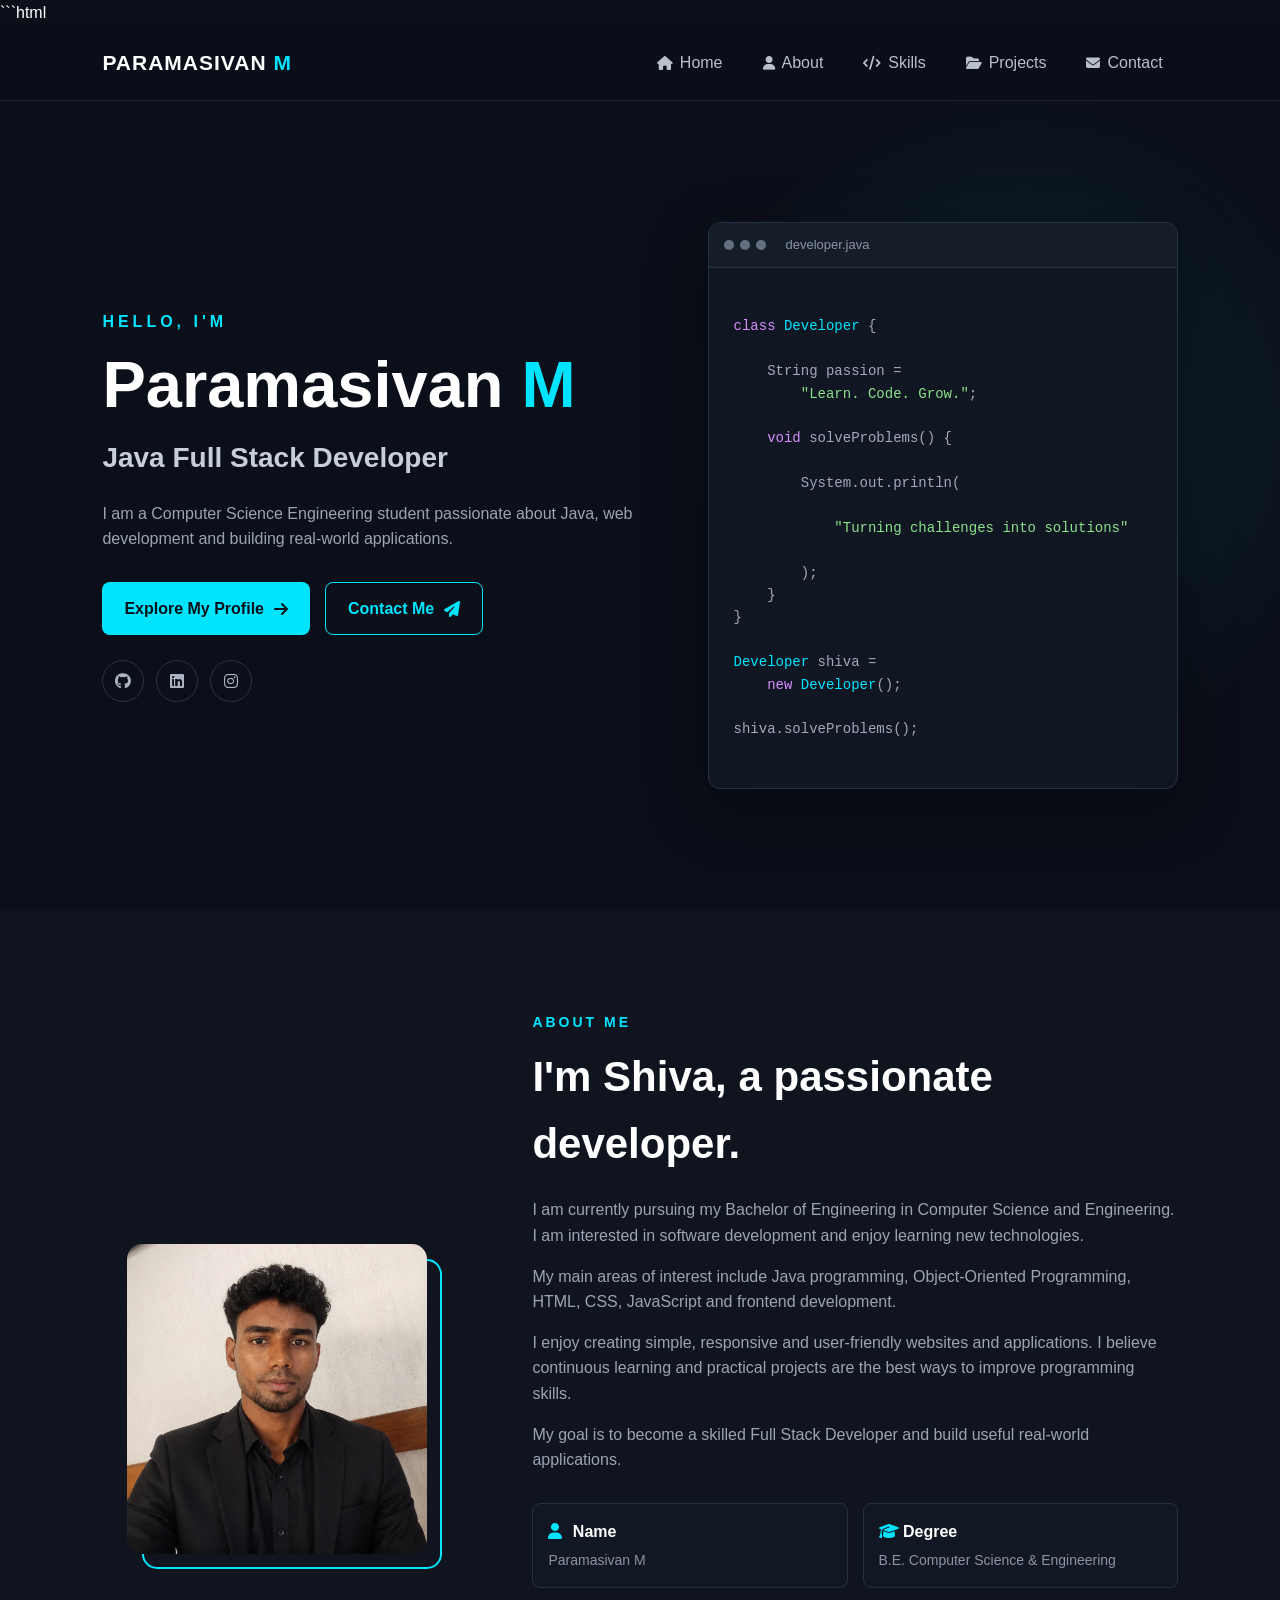
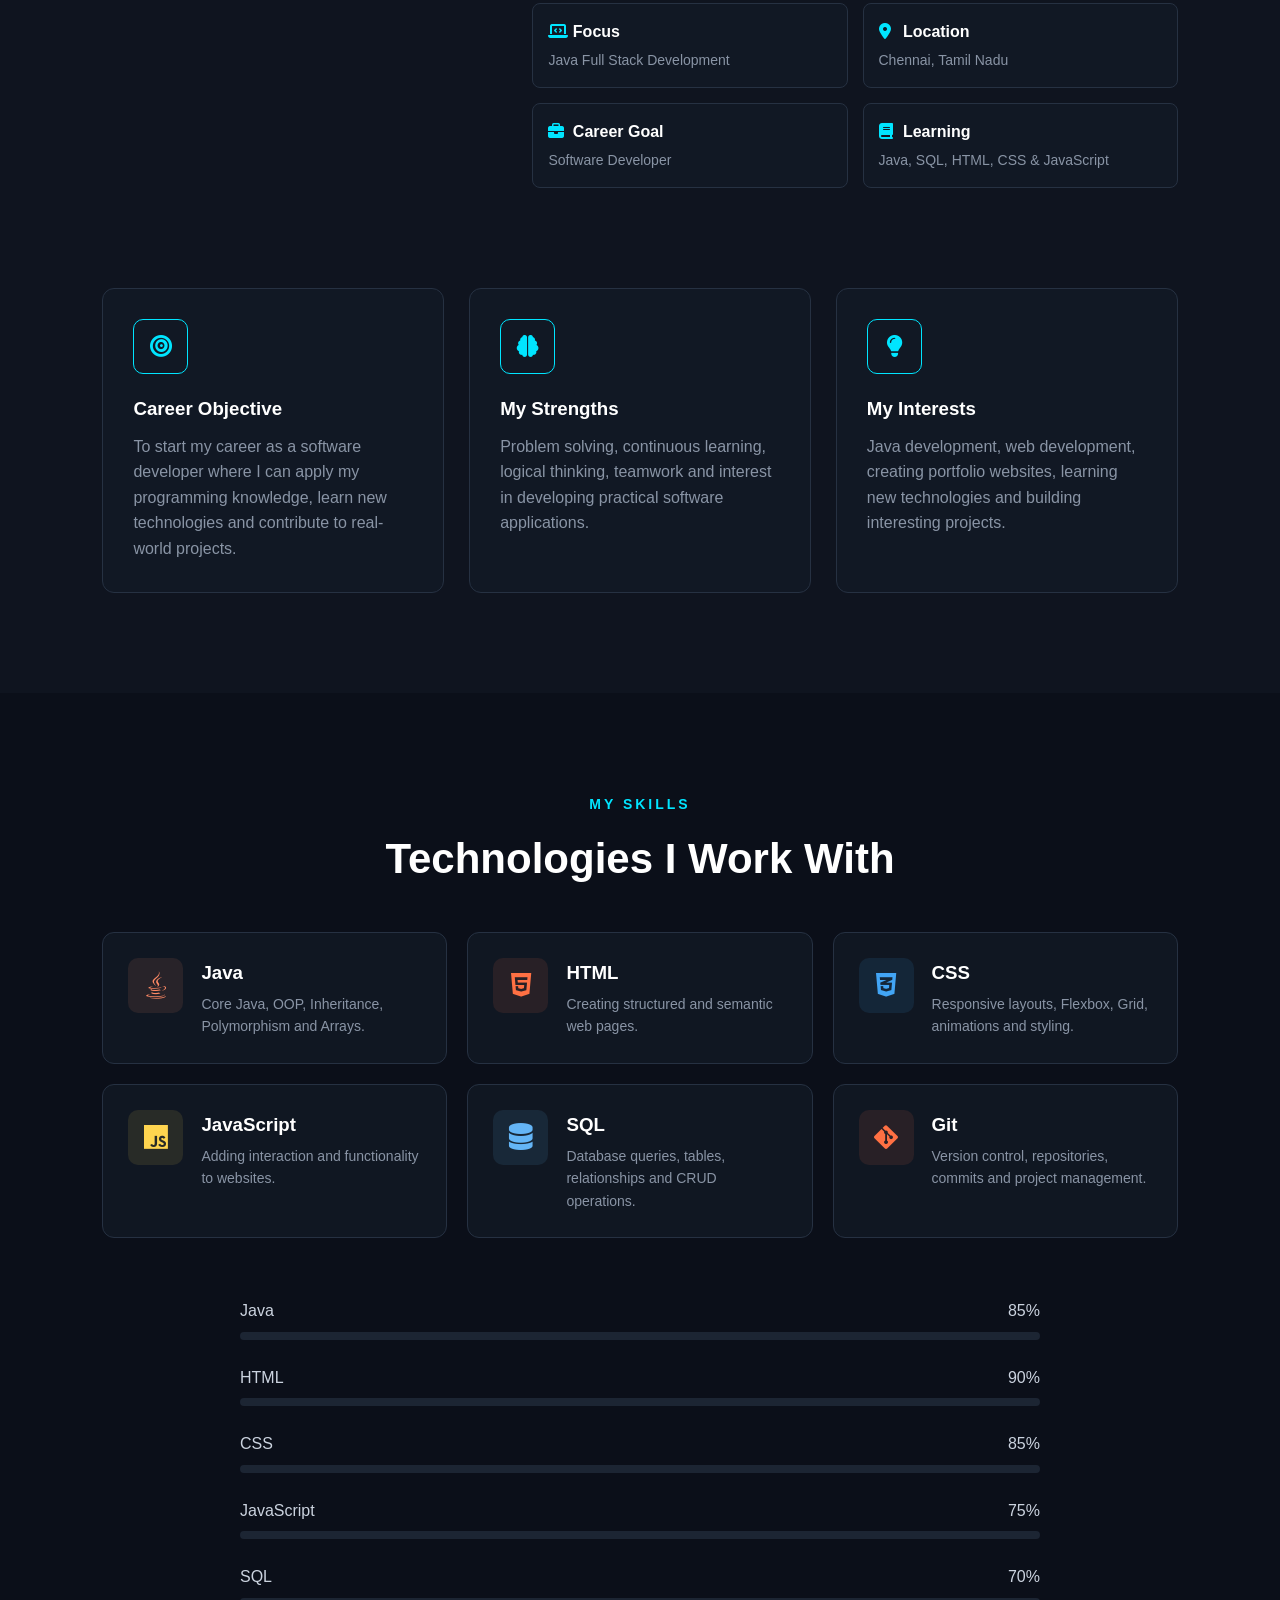
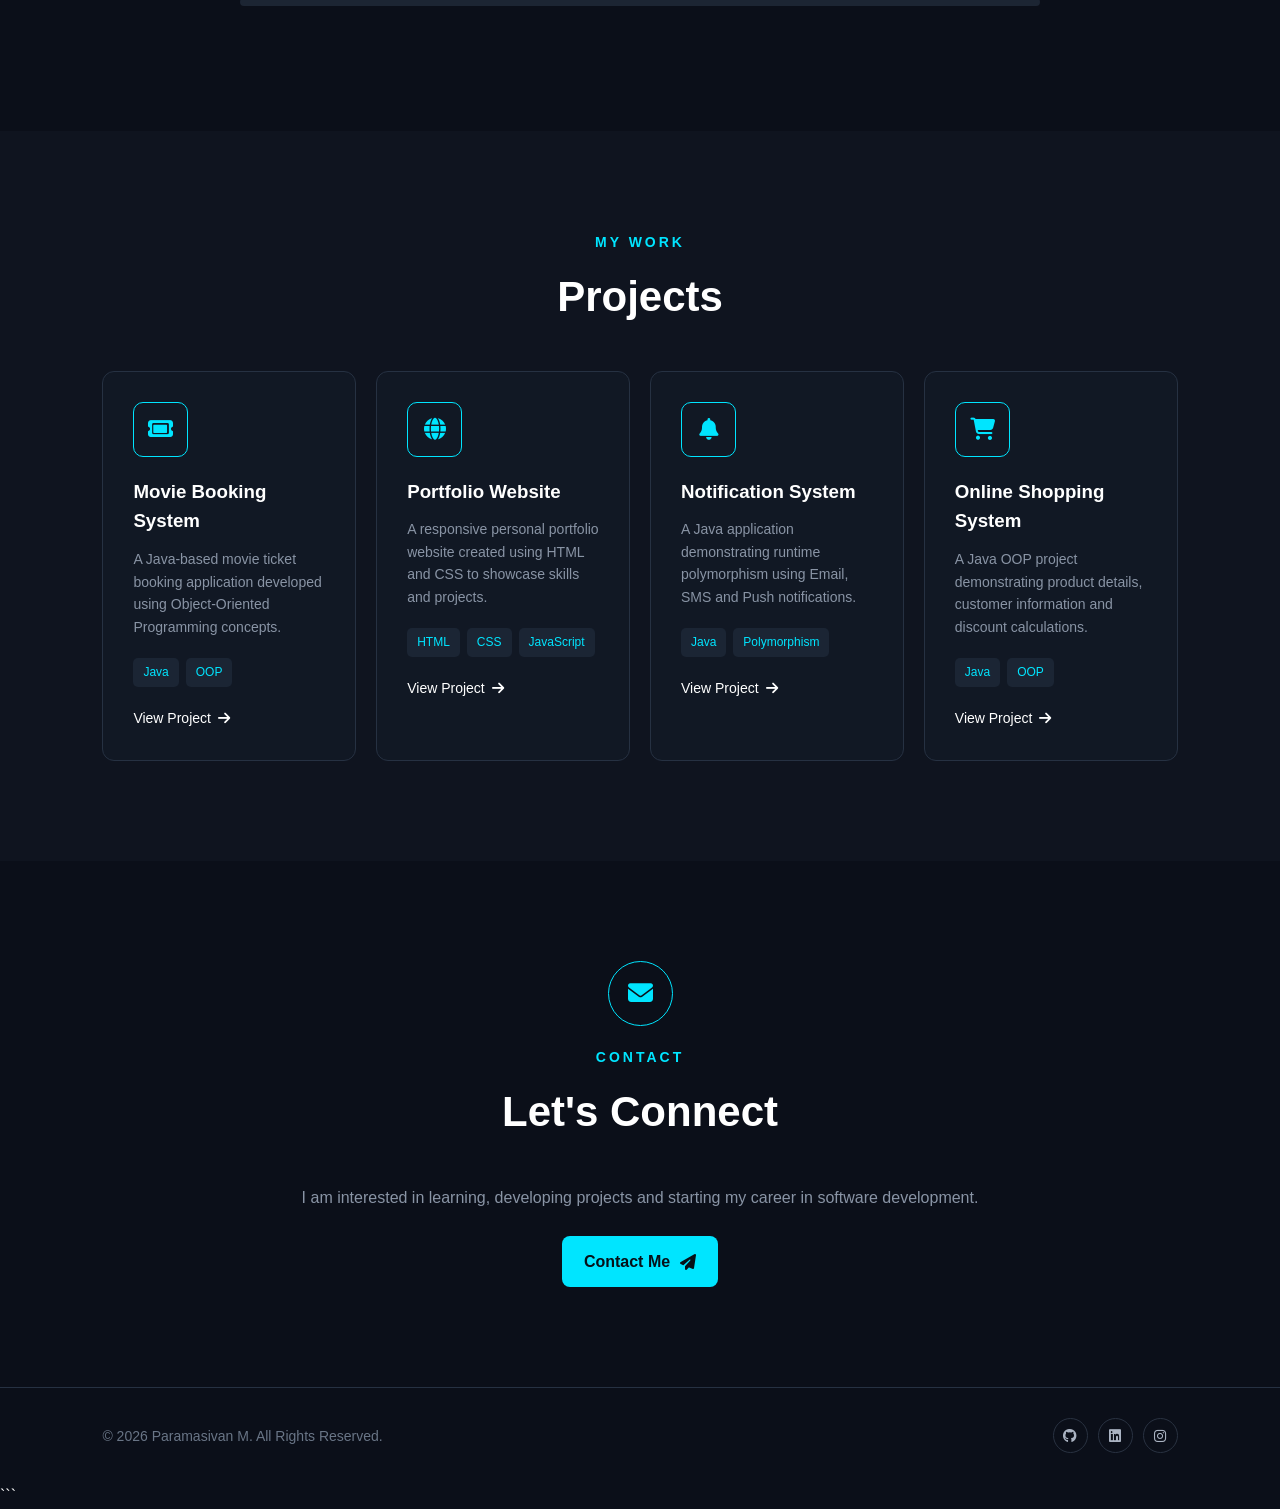
==== commit 2992b8d0: "update something" ====
--- a/index.html
+++ b/index.html
@@ -1,3 +1,4 @@
+```html
 <!DOCTYPE html>
 <html lang="en">
 
@@ -5,43 +6,75 @@
     <meta charset="UTF-8">
     <meta name="viewport" content="width=device-width, initial-scale=1.0">
 
-    <title>Shiva M | Portfolio</title>
-
+    <title>Paramasivan M | Portfolio</title>
+
+    <!-- CSS -->
     <link rel="stylesheet" href="style.css">
+
+    <!-- Font Awesome Icons -->
+    <link rel="stylesheet"
+        href="https://cdnjs.cloudflare.com/ajax/libs/font-awesome/6.5.2/css/all.min.css">
 </head>
 
 <body>
 
     <!-- ================= NAVBAR ================= -->
-
-   <header>
-
-    <h1>PARAMASIVAN M</h1>
-
-    <!-- Hamburger -->
+<header>
+
+    <a href="#home" class="logo">
+        PARAMASIVAN <span>M</span>
+    </a>
+
     <div class="hamburger" onclick="menu()">
-        ☰
+        <i class="fa-solid fa-bars"></i>
     </div>
 
     <nav id="nav">
         <ul>
-            <li><a href="#home">Home</a></li>
-            <li><a href="#about">About</a></li>
-            <li><a href="#skills">Skills</a></li>
-            <li><a href="#projects">Projects</a></li>
-            <li><a href="#contact">Contact</a></li>
+
+            <li>
+                <a href="#home">
+                    <i class="fa-solid fa-house"></i>
+                    <span>Home</span>
+                </a>
+            </li>
+
+            <li>
+                <a href="#about">
+                    <i class="fa-solid fa-user"></i>
+                    <span>About</span>
+                </a>
+            </li>
+
+            <li>
+                <a href="#skills">
+                    <i class="fa-solid fa-code"></i>
+                    <span>Skills</span>
+                </a>
+            </li>
+
+            <li>
+                <a href="#projects">
+                    <i class="fa-solid fa-folder-open"></i>
+                    <span>Projects</span>
+                </a>
+            </li>
+
+            <li>
+                <a href="#contact">
+                    <i class="fa-solid fa-envelope"></i>
+                    <span>Contact</span>
+                </a>
+            </li>
+
         </ul>
     </nav>
 
 </header>
 
-<script>
-    function menu() {
-        document.getElementById("nav").classList.toggle("show");
-    }
-</script>
-
-
+   
+
+                
     <!-- ================= HERO ================= -->
 
     <section id="home" class="hero">
@@ -53,7 +86,7 @@
             </p>
 
             <h1>
-                Shiva M
+                Paramasivan <span>M</span>
             </h1>
 
             <h2>
@@ -66,46 +99,92 @@
                 applications.
             </p>
 
-            <a href="#about" class="btn">
-                Explore My Profile
-            </a>
-
-        </div>
-
+            <div class="hero-buttons">
+
+                <a href="#about" class="btn">
+                    Explore My Profile
+                    <i class="fa-solid fa-arrow-right"></i>
+                </a>
+
+                <a href="#contact" class="btn btn-outline">
+                    Contact Me
+                    <i class="fa-solid fa-paper-plane"></i>
+                </a>
+
+            </div>
+
+            <div class="social-links">
+
+                <a href="#" title="GitHub">
+                    <i class="fa-brands fa-github"></i>
+                </a>
+
+                <a href="#" title="LinkedIn">
+                    <i class="fa-brands fa-linkedin"></i>
+                </a>
+
+                <a href="#" title="Instagram">
+                    <i class="fa-brands fa-instagram"></i>
+                </a>
+
+            </div>
+
+        </div>
+
+
+        <!-- CODE BOX -->
 
         <div class="code-box">
 
-            <p>// Building ideas into real world</p>
-
-            <pre>
-class Developer {
-
-    passion = "Learn. Code. Grow.";
-
-    solveProblems() {
-        return "Turning challenges into solutions";
+            <div class="code-header">
+
+                <div class="window-buttons">
+                    <span></span>
+                    <span></span>
+                    <span></span>
+                </div>
+
+                <p>developer.java</p>
+
+            </div>
+
+            <pre><code>
+<span class="keyword">class</span> <span class="class-name">Developer</span> {
+
+    String passion =
+        <span class="string">"Learn. Code. Grow."</span>;
+
+    <span class="keyword">void</span> solveProblems() {
+
+        System.out.println(
+            <span class="string">
+            "Turning challenges into solutions"
+            </span>
+        );
     }
 }
 
-const shiva = new Developer();
-
-console.log(shiva.solveProblems());
-            </pre>
+<span class="class-name">Developer</span> shiva =
+    <span class="keyword">new</span> <span class="class-name">Developer</span>();
+
+shiva.solveProblems();
+            </code></pre>
 
         </div>
 
     </section>
 
 
-
     <!-- ================= ABOUT ================= -->
 
     <section id="about" class="about">
 
         <div class="about-image">
 
-            <!-- Replace profile.jpg with your photo -->
-            <img src="WhatsApp Image 2026-09-04 at 12.52.10 PM.jpeg" alt="Shiva Profile">
+            <div class="image-border"></div>
+
+            <img src="WhatsApp Image 2026-09-04 at 12.52.10 PM.jpeg"
+                alt="Paramasivan Profile">
 
         </div>
 
@@ -134,15 +213,14 @@
 
             <p>
                 I enjoy creating simple, responsive and user-friendly
-                websites and applications. I believe that continuous
-                learning and practical projects are the best ways to
-                improve my programming skills.
+                websites and applications. I believe continuous learning
+                and practical projects are the best ways to improve
+                programming skills.
             </p>
 
             <p>
                 My goal is to become a skilled Full Stack Developer and
-                build useful real-world applications that solve practical
-                problems.
+                build useful real-world applications.
             </p>
 
 
@@ -151,32 +229,56 @@
             <div class="details">
 
                 <div>
-                    <strong>👤 Name:</strong>
-                    <span>Shiva M</span>
-                </div>
-
-                <div>
-                    <strong>🎓 Degree:</strong>
+                    <strong>
+                        <i class="fa-solid fa-user"></i>
+                        Name
+                    </strong>
+
+                    <span>Paramasivan M</span>
+                </div>
+
+                <div>
+                    <strong>
+                        <i class="fa-solid fa-graduation-cap"></i>
+                        Degree
+                    </strong>
+
                     <span>B.E. Computer Science & Engineering</span>
                 </div>
 
                 <div>
-                    <strong>💻 Focus:</strong>
+                    <strong>
+                        <i class="fa-solid fa-laptop-code"></i>
+                        Focus
+                    </strong>
+
                     <span>Java Full Stack Development</span>
                 </div>
 
                 <div>
-                    <strong>📍 Location:</strong>
+                    <strong>
+                        <i class="fa-solid fa-location-dot"></i>
+                        Location
+                    </strong>
+
                     <span>Chennai, Tamil Nadu</span>
                 </div>
 
                 <div>
-                    <strong>🚀 Career Goal:</strong>
+                    <strong>
+                        <i class="fa-solid fa-briefcase"></i>
+                        Career Goal
+                    </strong>
+
                     <span>Software Developer</span>
                 </div>
 
                 <div>
-                    <strong>📚 Learning:</strong>
+                    <strong>
+                        <i class="fa-solid fa-book"></i>
+                        Learning
+                    </strong>
+
                     <span>Java, SQL, HTML, CSS & JavaScript</span>
                 </div>
 
@@ -187,20 +289,17 @@
     </section>
 
 
-
-    <!-- ================= EXTRA ABOUT DETAILS ================= -->
+    <!-- ================= EXTRA ABOUT ================= -->
 
     <section class="about-extra">
 
         <div class="extra-card">
 
             <div class="extra-icon">
-                🎯
-            </div>
-
-            <h3>
-                Career Objective
-            </h3>
+                <i class="fa-solid fa-bullseye"></i>
+            </div>
+
+            <h3>Career Objective</h3>
 
             <p>
                 To start my career as a software developer where I can
@@ -214,12 +313,10 @@
         <div class="extra-card">
 
             <div class="extra-icon">
-                🧠
-            </div>
-
-            <h3>
-                My Strengths
-            </h3>
+                <i class="fa-solid fa-brain"></i>
+            </div>
+
+            <h3>My Strengths</h3>
 
             <p>
                 Problem solving, continuous learning, logical thinking,
@@ -233,12 +330,10 @@
         <div class="extra-card">
 
             <div class="extra-icon">
-                💡
-            </div>
-
-            <h3>
-                My Interests
-            </h3>
+                <i class="fa-solid fa-lightbulb"></i>
+            </div>
+
+            <h3>My Interests</h3>
 
             <p>
                 Java development, web development, creating portfolio
@@ -251,7 +346,6 @@
     </section>
 
 
-
     <!-- ================= SKILLS ================= -->
 
     <section id="skills" class="skills">
@@ -264,14 +358,15 @@
             Technologies I Work With
         </h2>
 
-
         <div class="skill-container">
 
 
+            <!-- JAVA -->
+
             <div class="skill-card">
 
-                <div class="skill-icon">
-                    ☕
+                <div class="skill-icon java-icon">
+                    <i class="fa-brands fa-java"></i>
                 </div>
 
                 <div>
@@ -286,11 +381,12 @@
             </div>
 
 
+            <!-- HTML -->
 
             <div class="skill-card">
 
-                <div class="skill-icon">
-                    🌐
+                <div class="skill-icon html-icon">
+                    <i class="fa-brands fa-html5"></i>
                 </div>
 
                 <div>
@@ -305,11 +401,12 @@
             </div>
 
 
+            <!-- CSS -->
 
             <div class="skill-card">
 
-                <div class="skill-icon">
-                    🎨
+                <div class="skill-icon css-icon">
+                    <i class="fa-brands fa-css3-alt"></i>
                 </div>
 
                 <div>
@@ -324,11 +421,12 @@
             </div>
 
 
+            <!-- JAVASCRIPT -->
 
             <div class="skill-card">
 
-                <div class="skill-icon">
-                    JS
+                <div class="skill-icon js-icon">
+                    <i class="fa-brands fa-js"></i>
                 </div>
 
                 <div>
@@ -342,6 +440,46 @@
 
             </div>
 
+
+            <!-- SQL -->
+
+            <div class="skill-card">
+
+                <div class="skill-icon sql-icon">
+                    <i class="fa-solid fa-database"></i>
+                </div>
+
+                <div>
+                    <h3>SQL</h3>
+
+                    <p>
+                        Database queries, tables,
+                        relationships and CRUD operations.
+                    </p>
+                </div>
+
+            </div>
+
+
+            <!-- GIT -->
+
+            <div class="skill-card">
+
+                <div class="skill-icon git-icon">
+                    <i class="fa-brands fa-git-alt"></i>
+                </div>
+
+                <div>
+                    <h3>Git</h3>
+
+                    <p>
+                        Version control, repositories,
+                        commits and project management.
+                    </p>
+                </div>
+
+            </div>
+
         </div>
 
 
@@ -404,10 +542,23 @@
 
             </div>
 
+
+            <div class="progress-item">
+
+                <div class="progress-heading">
+                    <span>SQL</span>
+                    <span>70%</span>
+                </div>
+
+                <div class="progress">
+                    <div class="progress-bar sql"></div>
+                </div>
+
+            </div>
+
         </div>
 
     </section>
-
 
 
     <!-- ================= PROJECTS ================= -->
@@ -426,10 +577,12 @@
         <div class="project-container">
 
 
+            <!-- PROJECT 1 -->
+
             <div class="project-card">
 
                 <div class="project-icon">
-                    🎬
+                    <i class="fa-solid fa-ticket"></i>
                 </div>
 
                 <h3>
@@ -442,18 +595,25 @@
                     concepts.
                 </p>
 
-                <span>
-                    Java | OOP
-                </span>
-
-            </div>
-
-
+                <div class="project-tech">
+                    <span>Java</span>
+                    <span>OOP</span>
+                </div>
+
+                <a href="#" class="project-link">
+                    View Project
+                    <i class="fa-solid fa-arrow-right"></i>
+                </a>
+
+            </div>
+
+
+            <!-- PROJECT 2 -->
 
             <div class="project-card">
 
                 <div class="project-icon">
-                    🖥️
+                    <i class="fa-solid fa-globe"></i>
                 </div>
 
                 <h3>
@@ -462,22 +622,30 @@
 
                 <p>
                     A responsive personal portfolio website created
-                    using HTML and CSS to showcase my skills and
+                    using HTML and CSS to showcase skills and
                     projects.
                 </p>
 
-                <span>
-                    HTML | CSS
-                </span>
-
-            </div>
-
-
+                <div class="project-tech">
+                    <span>HTML</span>
+                    <span>CSS</span>
+                    <span>JavaScript</span>
+                </div>
+
+                <a href="#" class="project-link">
+                    View Project
+                    <i class="fa-solid fa-arrow-right"></i>
+                </a>
+
+            </div>
+
+
+            <!-- PROJECT 3 -->
 
             <div class="project-card">
 
                 <div class="project-icon">
-                    🔔
+                    <i class="fa-solid fa-bell"></i>
                 </div>
 
                 <h3>
@@ -490,9 +658,45 @@
                     notifications.
                 </p>
 
-                <span>
-                    Java | Polymorphism
-                </span>
+                <div class="project-tech">
+                    <span>Java</span>
+                    <span>Polymorphism</span>
+                </div>
+
+                <a href="#" class="project-link">
+                    View Project
+                    <i class="fa-solid fa-arrow-right"></i>
+                </a>
+
+            </div>
+
+
+            <!-- PROJECT 4 -->
+
+            <div class="project-card">
+
+                <div class="project-icon">
+                    <i class="fa-solid fa-cart-shopping"></i>
+                </div>
+
+                <h3>
+                    Online Shopping System
+                </h3>
+
+                <p>
+                    A Java OOP project demonstrating product details,
+                    customer information and discount calculations.
+                </p>
+
+                <div class="project-tech">
+                    <span>Java</span>
+                    <span>OOP</span>
+                </div>
+
+                <a href="#" class="project-link">
+                    View Project
+                    <i class="fa-solid fa-arrow-right"></i>
+                </a>
 
             </div>
 
@@ -501,43 +705,94 @@
     </section>
 
 
-
     <!-- ================= CONTACT ================= -->
 
     <section id="contact" class="contact">
 
-        <p class="section-title">
-            CONTACT
+        <div class="contact-box">
+
+            <div class="contact-icon">
+                <i class="fa-solid fa-envelope"></i>
+            </div>
+
+            <p class="section-title">
+                CONTACT
+            </p>
+
+            <h2>
+                Let's Connect
+            </h2>
+
+            <p>
+                I am interested in learning, developing projects and
+                starting my career in software development.
+            </p>
+
+            <a href="mailto:yourmail@gmail.com" class="btn">
+                Contact Me
+                <i class="fa-solid fa-paper-plane"></i>
+            </a>
+
+        </div>
+
+    </section>
+
+
+    <!-- ================= FOOTER ================= -->
+
+    <footer>
+
+        <p>
+            © 2026 Paramasivan M. All Rights Reserved.
         </p>
 
-        <h2>
-            Let's Connect
-        </h2>
-
-        <p>
-            I am interested in learning, developing projects and
-            starting my career in software development.
-        </p>
-
-        <a href="mailto:yourmail@gmail.com" class="btn">
-            ✉ Contact Me
-        </a>
-
-    </section>
-
-
-
-    <!-- ================= FOOTER ================= -->
-
-    <footer>
-
-        <p>
-            © 2026 Shiva M. All Rights Reserved.
-        </p>
+        <div class="footer-social">
+
+            <a href="#">
+                <i class="fa-brands fa-github"></i>
+            </a>
+
+            <a href="#">
+                <i class="fa-brands fa-linkedin"></i>
+            </a>
+
+            <a href="#">
+                <i class="fa-brands fa-instagram"></i>
+            </a>
+
+        </div>
 
     </footer>
 
 
+    <!-- ================= JAVASCRIPT ================= -->
+
+    <script>
+
+        function menu() {
+
+            const nav = document.getElementById("nav");
+
+            nav.classList.toggle("show");
+
+        }
+
+
+        /* Close menu after clicking a link */
+
+        document.querySelectorAll("#nav a").forEach(link => {
+
+            link.addEventListener("click", () => {
+
+                document.getElementById("nav").classList.remove("show");
+
+            });
+
+        });
+
+    </script>
+
 </body>
 
-</html>+</html>
+```
--- a/style.css
+++ b/style.css
@@ -1,652 +1,964 @@
+
+/* ================= GENERAL ================= */
+
 * {
     margin: 0;
     padding: 0;
     box-sizing: border-box;
-}
-
-html {
     scroll-behavior: smooth;
 }
 
 body {
     font-family: Arial, Helvetica, sans-serif;
-    background: #020d20;
-    color: white;
+    background: #0b0f19;
+    color: #ffffff;
+    line-height: 1.6;
+}
+
+a {
+    text-decoration: none;
+    color: inherit;
+}
+
+section {
+    padding: 100px 8%;
+}
+
+.section-title {
+    color: #00e5ff;
+    font-size: 14px;
+    font-weight: bold;
+    letter-spacing: 3px;
+    margin-bottom: 10px;
+}
+
+h2 {
+    font-size: 42px;
+    margin-bottom: 40px;
 }
 
 
 /* ================= NAVBAR ================= */
+
 header {
-    height: 80px;
-    background-color: #020d20;
+    width: 100%;
+    height: 75px;
+    padding: 0 8%;
 
     display: flex;
     align-items: center;
     justify-content: space-between;
 
-    padding: 0 30px;
-}
-
-h1 {
-    color: white;
-}
-
-/* Normal menu */
+    position: sticky;
+    top: 0;
+    z-index: 1000;
+
+    background: rgba(11, 15, 25, 0.95);
+    border-bottom: 1px solid rgba(255, 255, 255, 0.08);
+
+    backdrop-filter: blur(10px);
+}
+
+.logo {
+    font-size: 21px;
+    font-weight: bold;
+    letter-spacing: 1px;
+
+    transition: 0.3s;
+}
+
+.logo span {
+    color: #00e5ff;
+}
+
+.logo:hover {
+    transform: translateY(-2px);
+}
 
 nav ul {
     display: flex;
-    gap: 30px;
-
+    gap: 10px;
     list-style: none;
 }
 
-nav a {
-    color: white;
-    text-decoration: none;
-}
-
-/* Hamburger */
+nav ul li a {
+    display: flex;
+    align-items: center;
+    gap: 7px;
+
+    padding: 10px 15px;
+
+    color: #b9c0cc;
+    border-radius: 8px;
+
+    transition: 0.3s;
+}
+
+nav ul li a:hover {
+    color: #00e5ff;
+    background: rgba(0, 229, 255, 0.08);
+    transform: translateY(-2px);
+}
+
+nav ul li a i {
+    font-size: 14px;
+}
 
 .hamburger {
     display: none;
-    color: white;
-    font-size: 30px;
+    font-size: 24px;
     cursor: pointer;
-}
-
-
-/* Mobile */
-
-@media (max-width: 600px) {
+    color: #00e5ff;
+}
+
+
+/* ================= HERO ================= */
+
+.hero {
+    min-height: 90vh;
+
+    display: flex;
+    align-items: center;
+    justify-content: space-between;
+
+    gap: 60px;
+
+    background:
+        radial-gradient(
+            circle at 80% 40%,
+            rgba(0, 229, 255, 0.10),
+            transparent 30%
+        );
+}
+
+.hero-content {
+    max-width: 650px;
+
+    animation: slideLeft 1s ease;
+}
+
+.small-title {
+    color: #00e5ff;
+    font-weight: bold;
+    letter-spacing: 4px;
+}
+
+.hero h1 {
+    font-size: 65px;
+    line-height: 1.1;
+    margin: 15px 0;
+}
+
+.hero h1 span {
+    color: #00e5ff;
+}
+
+.hero h2 {
+    color: #c7ced9;
+    font-size: 28px;
+    margin-bottom: 20px;
+}
+
+.hero-text {
+    color: #9ba4b4;
+    max-width: 580px;
+    margin-bottom: 30px;
+}
+
+
+/* ================= BUTTON ================= */
+
+.hero-buttons {
+    display: flex;
+    gap: 15px;
+    flex-wrap: wrap;
+}
+
+.btn {
+    display: inline-flex;
+    align-items: center;
+    gap: 10px;
+
+    padding: 13px 22px;
+
+    background: #00e5ff;
+    color: #061018;
+
+    font-weight: bold;
+
+    border-radius: 8px;
+
+    transition: 0.3s;
+}
+
+.btn:hover {
+    transform: translateY(-4px);
+    box-shadow: 0 10px 30px rgba(0, 229, 255, 0.25);
+}
+
+.btn-outline {
+    background: transparent;
+    color: #00e5ff;
+    border: 1px solid #00e5ff;
+}
+
+.btn-outline:hover {
+    background: #00e5ff;
+    color: #061018;
+}
+
+
+/* ================= SOCIAL ================= */
+
+.social-links {
+    display: flex;
+    gap: 12px;
+    margin-top: 25px;
+}
+
+.social-links a,
+.footer-social a {
+    width: 42px;
+    height: 42px;
+
+    display: flex;
+    align-items: center;
+    justify-content: center;
+
+    border: 1px solid #293241;
+    border-radius: 50%;
+
+    color: #aab3c2;
+
+    transition: 0.3s;
+}
+
+.social-links a:hover,
+.footer-social a:hover {
+    color: #00e5ff;
+    border-color: #00e5ff;
+    transform: translateY(-5px);
+}
+
+
+/* ================= CODE BOX ================= */
+
+.code-box {
+    width: 500px;
+
+    background: #101722;
+
+    border: 1px solid #263142;
+    border-radius: 12px;
+
+    overflow: hidden;
+
+    box-shadow: 0 20px 60px rgba(0, 0, 0, 0.4);
+
+    transition: 0.4s;
+
+    animation: slideRight 1s ease;
+}
+
+.code-box:hover {
+    transform: translateY(-8px);
+    border-color: #00e5ff;
+    box-shadow: 0 20px 60px rgba(0, 229, 255, 0.12);
+}
+
+.code-header {
+    height: 45px;
+
+    display: flex;
+    align-items: center;
+    gap: 20px;
+
+    padding: 0 15px;
+
+    background: #151d29;
+    border-bottom: 1px solid #263142;
+}
+
+.code-header p {
+    color: #8994a5;
+    font-size: 13px;
+}
+
+.window-buttons {
+    display: flex;
+    gap: 6px;
+}
+
+.window-buttons span {
+    width: 10px;
+    height: 10px;
+    border-radius: 50%;
+    background: #647080;
+}
+
+.code-box pre {
+    padding: 25px;
+
+    color: #9faabd;
+
+    font-size: 14px;
+
+    overflow-x: auto;
+}
+
+.keyword {
+    color: #d78cff;
+}
+
+.class-name {
+    color: #00e5ff;
+}
+
+.string {
+    color: #8be28b;
+}
+
+
+/* ================= ABOUT ================= */
+
+.about {
+    display: grid;
+    grid-template-columns: 350px 1fr;
+
+    gap: 80px;
+    align-items: center;
+
+    background: #0f141f;
+}
+
+.about-image {
+    position: relative;
+    width: 300px;
+    margin: auto;
+}
+
+.about-image img {
+    width: 100%;
+    display: block;
+
+    border-radius: 15px;
+
+    position: relative;
+    z-index: 2;
+
+    transition: 0.4s;
+}
+
+.about-image:hover img {
+    transform: translate(-8px, -8px);
+}
+
+.image-border {
+    position: absolute;
+
+    width: 100%;
+    height: 100%;
+
+    border: 2px solid #00e5ff;
+    border-radius: 15px;
+
+    top: 15px;
+    left: 15px;
+}
+
+.about-content h2 {
+    margin-bottom: 20px;
+}
+
+.about-content > p:not(.section-title) {
+    color: #9ba4b4;
+    margin-bottom: 15px;
+}
+
+
+/* ================= DETAILS ================= */
+
+.details {
+    margin-top: 30px;
+
+    display: grid;
+    grid-template-columns: 1fr 1fr;
+
+    gap: 15px;
+}
+
+.details div {
+    padding: 15px;
+
+    border: 1px solid #263142;
+    border-radius: 8px;
+
+    background: #111824;
+
+    transition: 0.3s;
+}
+
+.details div:hover {
+    transform: translateY(-4px);
+    border-color: #00e5ff;
+}
+
+.details strong {
+    display: block;
+    color: #ffffff;
+    margin-bottom: 5px;
+}
+
+.details strong i {
+    color: #00e5ff;
+    width: 20px;
+}
+
+.details span {
+    color: #8994a5;
+    font-size: 14px;
+}
+
+
+/* ================= EXTRA ABOUT ================= */
+
+.about-extra {
+    display: grid;
+    grid-template-columns: repeat(3, 1fr);
+
+    gap: 25px;
+
+    padding-top: 0;
+    background: #0f141f;
+}
+
+.extra-card {
+    padding: 30px;
+
+    background: #111824;
+
+    border: 1px solid #263142;
+    border-radius: 12px;
+
+    transition: 0.4s;
+}
+
+.extra-card:hover {
+    transform: translateY(-10px);
+    border-color: #00e5ff;
+    box-shadow: 0 15px 40px rgba(0, 229, 255, 0.08);
+}
+
+.extra-icon {
+    width: 55px;
+    height: 55px;
+
+    display: flex;
+    align-items: center;
+    justify-content: center;
+
+    color: #00e5ff;
+
+    border: 1px solid #00e5ff;
+    border-radius: 10px;
+
+    margin-bottom: 20px;
+
+    font-size: 22px;
+
+    transition: 0.3s;
+}
+
+.extra-card:hover .extra-icon {
+    background: #00e5ff;
+    color: #061018;
+    transform: rotate(5deg);
+}
+
+.extra-card h3 {
+    margin-bottom: 10px;
+}
+
+.extra-card p {
+    color: #8994a5;
+}
+
+
+/* ================= SKILLS ================= */
+
+.skills {
+    text-align: center;
+}
+
+.skill-container {
+    display: grid;
+    grid-template-columns: repeat(3, 1fr);
+
+    gap: 20px;
+
+    text-align: left;
+}
+
+.skill-card {
+    display: flex;
+    align-items: flex-start;
+
+    gap: 18px;
+
+    padding: 25px;
+
+    background: #101722;
+
+    border: 1px solid #263142;
+    border-radius: 12px;
+
+    transition: 0.4s;
+}
+
+.skill-card:hover {
+    transform: translateY(-8px);
+    border-color: #00e5ff;
+    box-shadow: 0 15px 40px rgba(0, 229, 255, 0.08);
+}
+
+.skill-icon {
+    min-width: 55px;
+    height: 55px;
+
+    display: flex;
+    align-items: center;
+    justify-content: center;
+
+    border-radius: 10px;
+
+    font-size: 27px;
+
+    transition: 0.3s;
+}
+
+.skill-card:hover .skill-icon {
+    transform: scale(1.1) rotate(-5deg);
+}
+
+.java-icon {
+    color: #ff8a65;
+    background: rgba(255, 138, 101, 0.1);
+}
+
+.html-icon {
+    color: #ff7043;
+    background: rgba(255, 112, 67, 0.1);
+}
+
+.css-icon {
+    color: #42a5f5;
+    background: rgba(66, 165, 245, 0.1);
+}
+
+.js-icon {
+    color: #ffd54f;
+    background: rgba(255, 213, 79, 0.1);
+}
+
+.sql-icon {
+    color: #64b5f6;
+    background: rgba(100, 181, 246, 0.1);
+}
+
+.git-icon {
+    color: #ff7043;
+    background: rgba(255, 112, 67, 0.1);
+}
+
+.skill-card h3 {
+    margin-bottom: 5px;
+}
+
+.skill-card p {
+    color: #8994a5;
+    font-size: 14px;
+}
+
+
+/* ================= PROGRESS ================= */
+
+.progress-section {
+    max-width: 800px;
+
+    margin: 60px auto 0;
+
+    text-align: left;
+}
+
+.progress-item {
+    margin-bottom: 25px;
+}
+
+.progress-heading {
+    display: flex;
+    justify-content: space-between;
+
+    margin-bottom: 8px;
+
+    color: #cbd3df;
+}
+
+.progress {
+    width: 100%;
+    height: 8px;
+
+    background: #1c2533;
+
+    border-radius: 20px;
+
+    overflow: hidden;
+}
+
+.progress-bar {
+    height: 100%;
+
+    border-radius: 20px;
+
+    width: 0;
+
+    animation: progressAnimation 1.5s forwards;
+}
+
+.progress-bar.java {
+    width: 85%;
+}
+
+.progress-bar.html {
+    width: 90%;
+}
+
+.progress-bar.css {
+    width: 85%;
+}
+
+.progress-bar.javascript {
+    width: 75%;
+}
+
+.progress-bar.sql {
+    width: 70%;
+}
+
+
+/* ================= PROJECTS ================= */
+
+.projects {
+    background: #0f141f;
+    text-align: center;
+}
+
+.project-container {
+    display: grid;
+
+    grid-template-columns: repeat(4, 1fr);
+
+    gap: 20px;
+
+    text-align: left;
+}
+
+.project-card {
+    padding: 30px;
+
+    background: #111824;
+
+    border: 1px solid #263142;
+
+    border-radius: 12px;
+
+    transition: 0.4s;
+}
+
+.project-card:hover {
+    transform: translateY(-10px);
+
+    border-color: #00e5ff;
+
+    box-shadow: 0 20px 50px rgba(0, 229, 255, 0.08);
+}
+
+.project-icon {
+    width: 55px;
+    height: 55px;
+
+    display: flex;
+    align-items: center;
+    justify-content: center;
+
+    color: #00e5ff;
+
+    border: 1px solid #00e5ff;
+
+    border-radius: 10px;
+
+    font-size: 22px;
+
+    margin-bottom: 20px;
+
+    transition: 0.3s;
+}
+
+.project-card:hover .project-icon {
+    background: #00e5ff;
+    color: #061018;
+    transform: rotate(5deg) scale(1.08);
+}
+
+.project-card h3 {
+    margin-bottom: 12px;
+}
+
+.project-card p {
+    color: #8994a5;
+    font-size: 14px;
+    margin-bottom: 20px;
+}
+
+.project-tech {
+    display: flex;
+    gap: 7px;
+    flex-wrap: wrap;
+}
+
+.project-tech span {
+    padding: 5px 10px;
+
+    border-radius: 5px;
+
+    background: #1b2534;
+
+    color: #00e5ff;
+
+    font-size: 12px;
+}
+
+.project-link {
+    display: inline-flex;
+
+    align-items: center;
+    gap: 7px;
+
+    margin-top: 20px;
+
+    color: #ffffff;
+
+    font-size: 14px;
+
+    transition: 0.3s;
+}
+
+.project-link:hover {
+    color: #00e5ff;
+    gap: 12px;
+}
+
+
+/* ================= CONTACT ================= */
+
+.contact {
+    text-align: center;
+}
+
+.contact-box {
+    max-width: 700px;
+    margin: auto;
+}
+
+.contact-icon {
+    width: 65px;
+    height: 65px;
+
+    margin: auto auto 20px;
+
+    display: flex;
+    align-items: center;
+    justify-content: center;
+
+    border: 1px solid #00e5ff;
+    border-radius: 50%;
+
+    color: #00e5ff;
+
+    font-size: 25px;
+
+    transition: 0.3s;
+}
+
+.contact-icon:hover {
+    background: #00e5ff;
+    color: #061018;
+    transform: translateY(-5px);
+}
+
+.contact-box p:not(.section-title) {
+    color: #8994a5;
+    margin-bottom: 25px;
+}
+
+
+/* ================= FOOTER ================= */
+
+footer {
+    padding: 30px 8%;
+
+    display: flex;
+    justify-content: space-between;
+    align-items: center;
+
+    border-top: 1px solid #263142;
+
+    color: #697586;
+
+    font-size: 14px;
+}
+
+.footer-social {
+    display: flex;
+    gap: 10px;
+}
+
+.footer-social a {
+    width: 35px;
+    height: 35px;
+}
+
+
+/* ================= ANIMATIONS ================= */
+
+@keyframes slideLeft {
+
+    from {
+        opacity: 0;
+        transform: translateX(-50px);
+    }
+
+    to {
+        opacity: 1;
+        transform: translateX(0);
+    }
+
+}
+
+
+@keyframes slideRight {
+
+    from {
+        opacity: 0;
+        transform: translateX(50px);
+    }
+
+    to {
+        opacity: 1;
+        transform: translateX(0);
+    }
+
+}
+
+
+@keyframes progressAnimation {
+
+    from {
+        width: 0;
+    }
+
+}
+
+
+/* ================= RESPONSIVE ================= */
+
+@media (max-width: 1100px) {
+
+    .hero {
+        flex-direction: column;
+        text-align: center;
+        padding-top: 80px;
+    }
+
+    .hero-content {
+        max-width: 750px;
+    }
+
+    .hero-buttons,
+    .social-links {
+        justify-content: center;
+    }
+
+    .code-box {
+        width: 100%;
+        max-width: 700px;
+    }
+
+    .skill-container {
+        grid-template-columns: repeat(2, 1fr);
+    }
+
+    .project-container {
+        grid-template-columns: repeat(2, 1fr);
+    }
+
+}
+
+
+@media (max-width: 768px) {
+
+    header {
+        padding: 0 6%;
+    }
 
     .hamburger {
         display: block;
     }
 
     nav {
-        display: none;
-
         position: absolute;
-        top: 80px;
-        right: 0;
-
-        width: 200px;
-
-        background-color: #020d20;
+
+        top: 75px;
+        left: 0;
+
+        width: 100%;
+
+        background: #0b0f19;
+
+        max-height: 0;
+        overflow: hidden;
+
+        transition: 0.4s;
     }
 
     nav.show {
-        display: block;
+        max-height: 400px;
     }
 
     nav ul {
-        display: flex;
         flex-direction: column;
 
-        gap: 0;
-    }
-
-    nav li {
-        padding: 15px;
+        padding: 15px 6%;
+    }
+
+    nav ul li a {
+        padding: 13px;
+    }
+
+    section {
+        padding: 70px 6%;
+    }
+
+    .hero h1 {
+        font-size: 45px;
+    }
+
+    .hero h2 {
+        font-size: 22px;
+    }
+
+    .about {
+        grid-template-columns: 1fr;
         text-align: center;
-    }
-
-    nav li:hover {
-        background-color: #12345a;
-    }
-}
-
-
-
-
-
-/* ================= HERO ================= */
-
-.hero {
-    min-height: 390px;
-
-    padding: 50px 12%;
-
-    display: flex;
-    justify-content: space-between;
-    align-items: center;
-
-    background:
-        linear-gradient(
-            120deg,
-            #102c59,
-            #071b3b,
-            #03132e
-        );
-}
-
-.hero-content {
-    max-width: 520px;
-}
-
-.small-title {
-    color: #168cff;
-    font-size: 19px;
-    font-weight: bold;
-    letter-spacing: 2px;
-    margin-bottom: 5px;
-}
-
-.hero h1 {
-    font-size: 58px;
-    margin-bottom: 5px;
-}
-
-.hero h2 {
-    color: #258cff;
-    font-size: 24px;
-    margin-bottom: 15px;
-}
-
-.hero-text {
-    line-height: 1.5;
-    color: #e2e8f0;
-    margin-bottom: 22px;
-}
-
-.btn {
-    display: inline-block;
-
-    background: #087cf0;
-    color: white;
-
-    text-decoration: none;
-
-    padding: 12px 25px;
-
-    border-radius: 5px;
-
-    font-weight: bold;
-
-    transition: 0.3s;
-}
-
-.btn:hover {
-    background: #0b67c4;
-    transform: translateY(-2px);
-}
-
-
-/* CODE BOX */
-
-.code-box {
-    width: 400px;
-
-    padding: 22px;
-
-    background: rgba(255,255,255,0.07);
-
-    border-radius: 7px;
-
-    box-shadow: 0 10px 30px rgba(0,0,0,0.2);
-}
-
-.code-box p {
-    color: #328dff;
-    margin-bottom: 8px;
-}
-
-.code-box pre {
-    color: #ddd;
-    font-size: 12px;
-    line-height: 1.6;
-    white-space: pre-wrap;
-}
-
-
-
-/* ================= ABOUT ================= */
-
-.about {
-    padding: 45px 12%;
-
-    display: flex;
-    align-items: center;
-    gap: 45px;
-
-    background: #020d20;
-}
-
-
-/* PROFILE IMAGE */
-
-.about-image {
-    min-width: 280px;
-}
-
-.about-image img {
-
-    width: 260px;
-    height: 260px;
-
-    object-fit: cover;
-
-    border-radius: 50%;
-
-    border: 4px solid #258cff;
-
-    box-shadow: 0 0 20px rgba(37,140,255,0.25);
-}
-
-
-.about-content {
-    max-width: 750px;
-}
-
-.section-title {
-    color: #248dff;
-
-    font-size: 14px;
-
-    font-weight: bold;
-
-    letter-spacing: 1.5px;
-
-    margin-bottom: 7px;
-}
-
-.about h2 {
-    font-size: 26px;
-    margin-bottom: 15px;
-}
-
-.about-content > p:not(.section-title) {
-    color: #d9e0eb;
-
-    font-size: 14px;
-
-    line-height: 1.5;
-
-    margin-bottom: 10px;
-}
-
-
-/* DETAILS */
-
-.details {
-    display: grid;
-
-    grid-template-columns: 1fr 1fr;
-
-    gap: 10px;
-
-    margin-top: 15px;
-}
-
-.details div {
-    font-size: 14px;
-}
-
-.details strong {
-    color: #258cff;
-}
-
-.details span {
-    color: #e0e7ef;
-}
-
-
-
-/* ================= EXTRA ABOUT ================= */
-
-.about-extra {
-    padding: 20px 12% 45px;
-
-    display: grid;
-
-    grid-template-columns: repeat(3, 1fr);
-
-    gap: 20px;
-
-    background: #020d20;
-}
-
-.extra-card {
-    background: #071a35;
-
-    border: 1px solid #1b3557;
-
-    border-radius: 7px;
-
-    padding: 22px;
-
-    transition: 0.3s;
-}
-
-.extra-card:hover {
-    transform: translateY(-5px);
-
-    border-color: #248dff;
-
-    box-shadow: 0 8px 25px rgba(0,0,0,0.3);
-}
-
-.extra-icon {
-    font-size: 30px;
-
-    margin-bottom: 10px;
-}
-
-.extra-card h3 {
-    margin-bottom: 10px;
-}
-
-.extra-card p {
-    color: #c5cfdd;
-
-    font-size: 13px;
-
-    line-height: 1.6;
-}
-
-
-
-/* ================= SKILLS ================= */
-
-.skills {
-    padding: 30px 12% 45px;
-
-    background: #071a35;
-
-    text-align: center;
-
-    border-top: 1px solid #142c4b;
-}
-
-.skills h2,
-.projects h2,
-.contact h2 {
-    font-size: 25px;
-    margin-bottom: 25px;
-}
-
-.skill-container {
-    display: grid;
-
-    grid-template-columns: repeat(4, 1fr);
-
-    gap: 17px;
-}
-
-.skill-card {
-    min-height: 100px;
-
-    display: flex;
-
-    align-items: center;
-
-    gap: 15px;
-
-    text-align: left;
-
-    padding: 15px;
-
-    border: 1px solid #254263;
-
-    border-radius: 7px;
-
-    background: #081d3a;
-}
-
-.skill-icon {
-    font-size: 32px;
-
-    min-width: 45px;
-
-    text-align: center;
-}
-
-.skill-card h3 {
-    margin-bottom: 7px;
-}
-
-.skill-card p {
-    color: #c4cedd;
-
-    font-size: 11px;
-
-    line-height: 1.5;
-}
-
-
-
-/* ================= PROGRESS ================= */
-
-.progress-section {
-    margin-top: 30px;
-
-    display: grid;
-
-    grid-template-columns: 1fr 1fr;
-
-    gap: 18px;
-
-    text-align: left;
-}
-
-.progress-heading {
-    display: flex;
-
-    justify-content: space-between;
-
-    margin-bottom: 6px;
-
-    font-size: 13px;
-}
-
-.progress {
-    height: 7px;
-
-    background: #152c48;
-
-    border-radius: 10px;
-
-    overflow: hidden;
-}
-
-.progress-bar {
-    height: 100%;
-
-    background: #168cff;
-
-    border-radius: 10px;
-}
-
-.java {
-    width: 85%;
-}
-
-.html {
-    width: 90%;
-}
-
-.css {
-    width: 85%;
-}
-
-.javascript {
-    width: 75%;
-}
-
-
-
-/* ================= PROJECTS ================= */
-
-.projects {
-    padding: 35px 12% 45px;
-
-    background: #020d20;
-
-    text-align: center;
-}
-
-.project-container {
-    display: grid;
-
-    grid-template-columns: repeat(3, 1fr);
-
-    gap: 22px;
-}
-
-.project-card {
-    text-align: left;
-
-    padding: 20px;
-
-    background: #071a35;
-
-    border: 1px solid #213b5d;
-
-    border-radius: 7px;
-
-    transition: 0.3s;
-}
-
-.project-card:hover {
-    transform: translateY(-5px);
-
-    border-color: #168cff;
-}
-
-.project-icon {
-    font-size: 30px;
-
-    margin-bottom: 10px;
-}
-
-.project-card h3 {
-    margin-bottom: 8px;
-}
-
-.project-card p {
-    color: #c5cfdd;
-
-    font-size: 13px;
-
-    line-height: 1.5;
-
-    margin-bottom: 12px;
-}
-
-.project-card span {
-    color: #258cff;
-
-    font-size: 12px;
-
-    font-weight: bold;
-}
-
-
-
-/* ================= CONTACT ================= */
-
-.contact {
-    padding: 30px 20px 35px;
-
-    text-align: center;
-
-    background: #071a35;
-
-    border-top: 1px solid #19324f;
-}
-
-.contact p:not(.section-title) {
-    color: #cdd6e3;
-
-    font-size: 14px;
-
-    margin-bottom: 18px;
-}
-
-
-
-/* ================= FOOTER ================= */
-
-footer {
-    background: #051329;
-
-    text-align: center;
-
-    padding: 12px;
-
-    color: #b8c2d1;
-
-    font-size: 13px;
-}
-
-
-
-/* ================= RESPONSIVE ================= */
-
-@media (max-width: 900px) {
-
-    .navbar {
-        padding: 0 5%;
-    }
-
-    .hero {
-        padding: 45px 7%;
-        flex-direction: column;
-        gap: 35px;
-        text-align: center;
-    }
-
-    .code-box {
-        width: 100%;
-    }
-
-    .about {
-        padding: 40px 7%;
-        flex-direction: column;
-        text-align: center;
-    }
-
-    .about-extra {
-        padding: 20px 7% 40px;
-        grid-template-columns: 1fr;
-    }
-
-    .skill-container {
-        grid-template-columns: 1fr 1fr;
-    }
-
-    .project-container {
-        grid-template-columns: 1fr;
-    }
-}
-
-
-@media (max-width: 600px) {
-
-    .navbar {
-        height: auto;
-        padding: 15px;
-        flex-direction: column;
-        gap: 15px;
-    }
-
-    nav ul {
-        gap: 15px;
-        flex-wrap: wrap;
-        justify-content: center;
-    }
-
-    nav a {
-        padding: 5px;
-        font-size: 12px;
-    }
-
-    .hero h1 {
-        font-size: 42px;
-    }
-
-    .hero h2 {
-        font-size: 19px;
     }
 
     .details {
@@ -654,12 +966,53 @@
         text-align: left;
     }
 
+    .about-extra {
+        grid-template-columns: 1fr;
+        padding-top: 0;
+    }
+
     .skill-container {
         grid-template-columns: 1fr;
     }
 
-    .progress-section {
+    .project-container {
         grid-template-columns: 1fr;
     }
 
-}+    .code-box {
+        font-size: 12px;
+    }
+
+    footer {
+        flex-direction: column;
+        gap: 20px;
+        text-align: center;
+    }
+
+}
+
+
+@media (max-width: 500px) {
+
+    .hero h1 {
+        font-size: 38px;
+    }
+
+    .hero h2 {
+        font-size: 19px;
+    }
+
+    .hero-buttons {
+        flex-direction: column;
+    }
+
+    .btn {
+        justify-content: center;
+    }
+
+    .code-box pre {
+        font-size: 11px;
+        padding: 15px;
+    }
+
+}
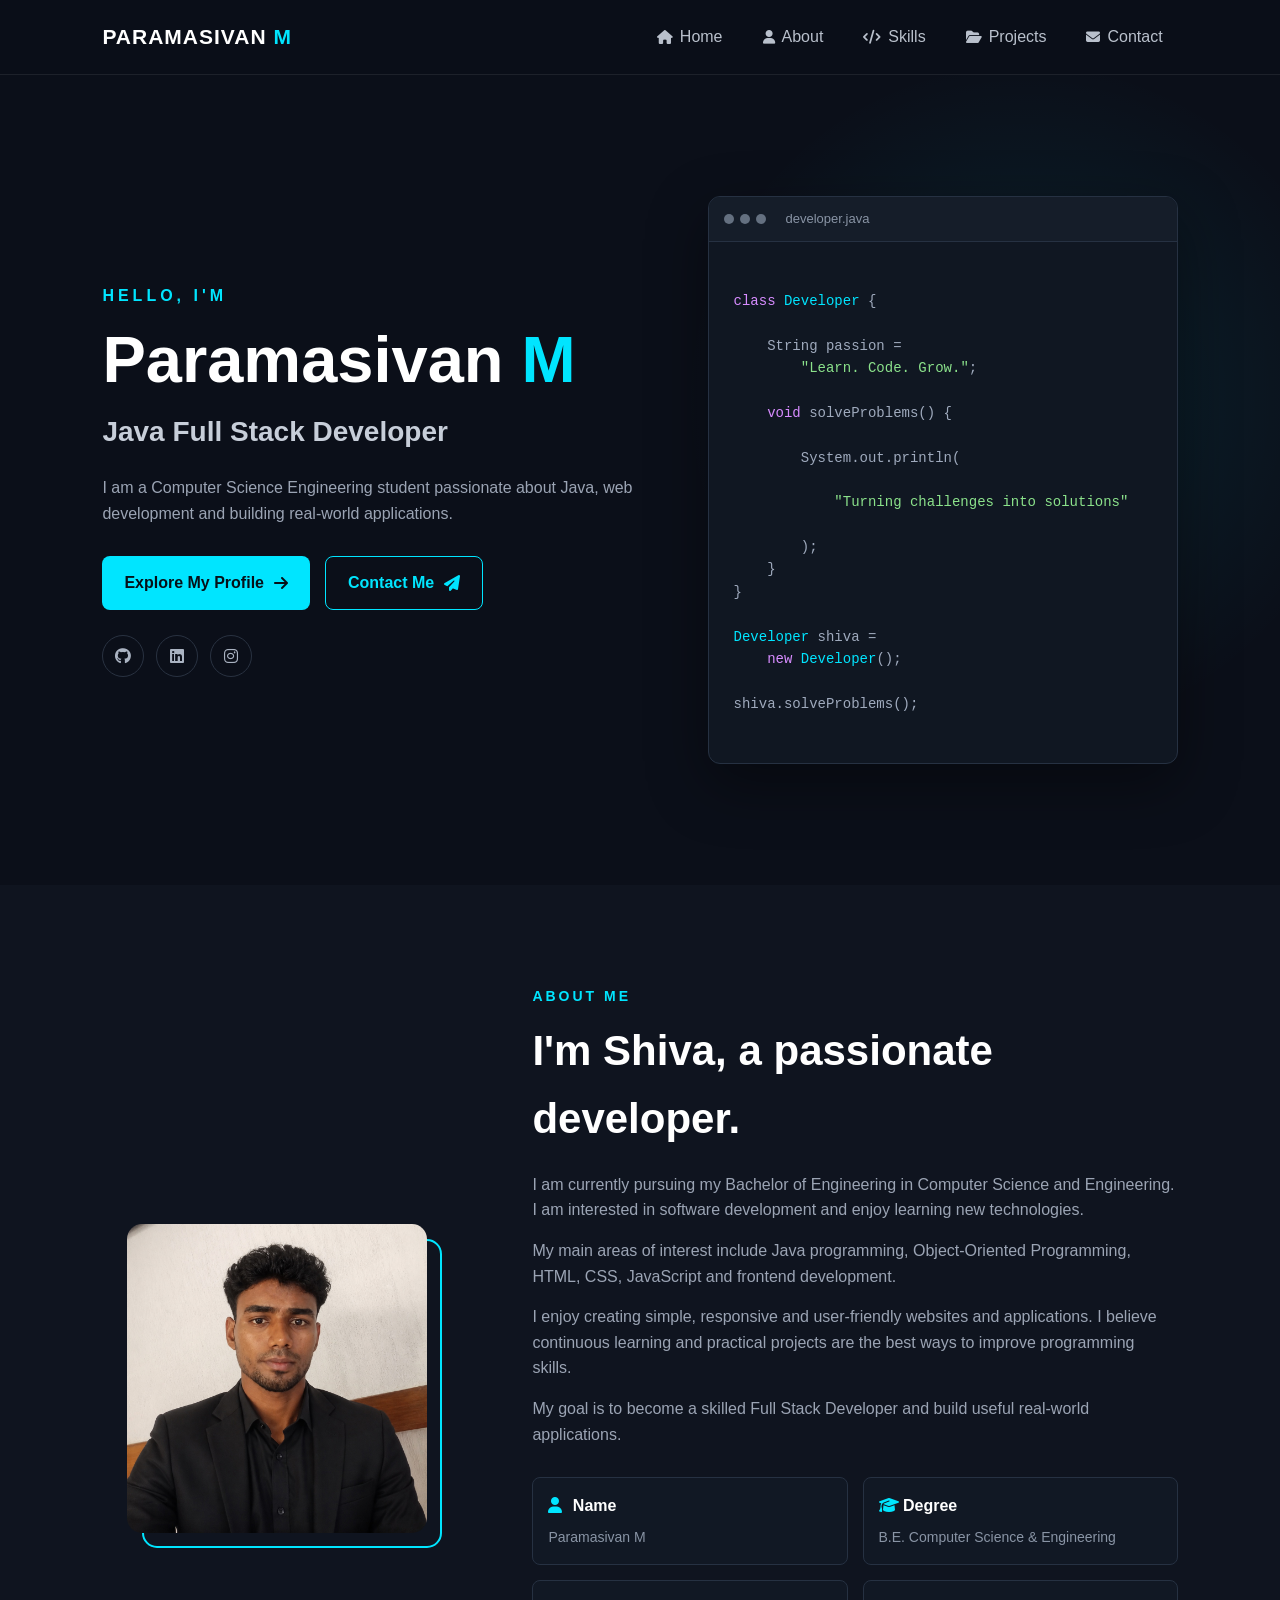
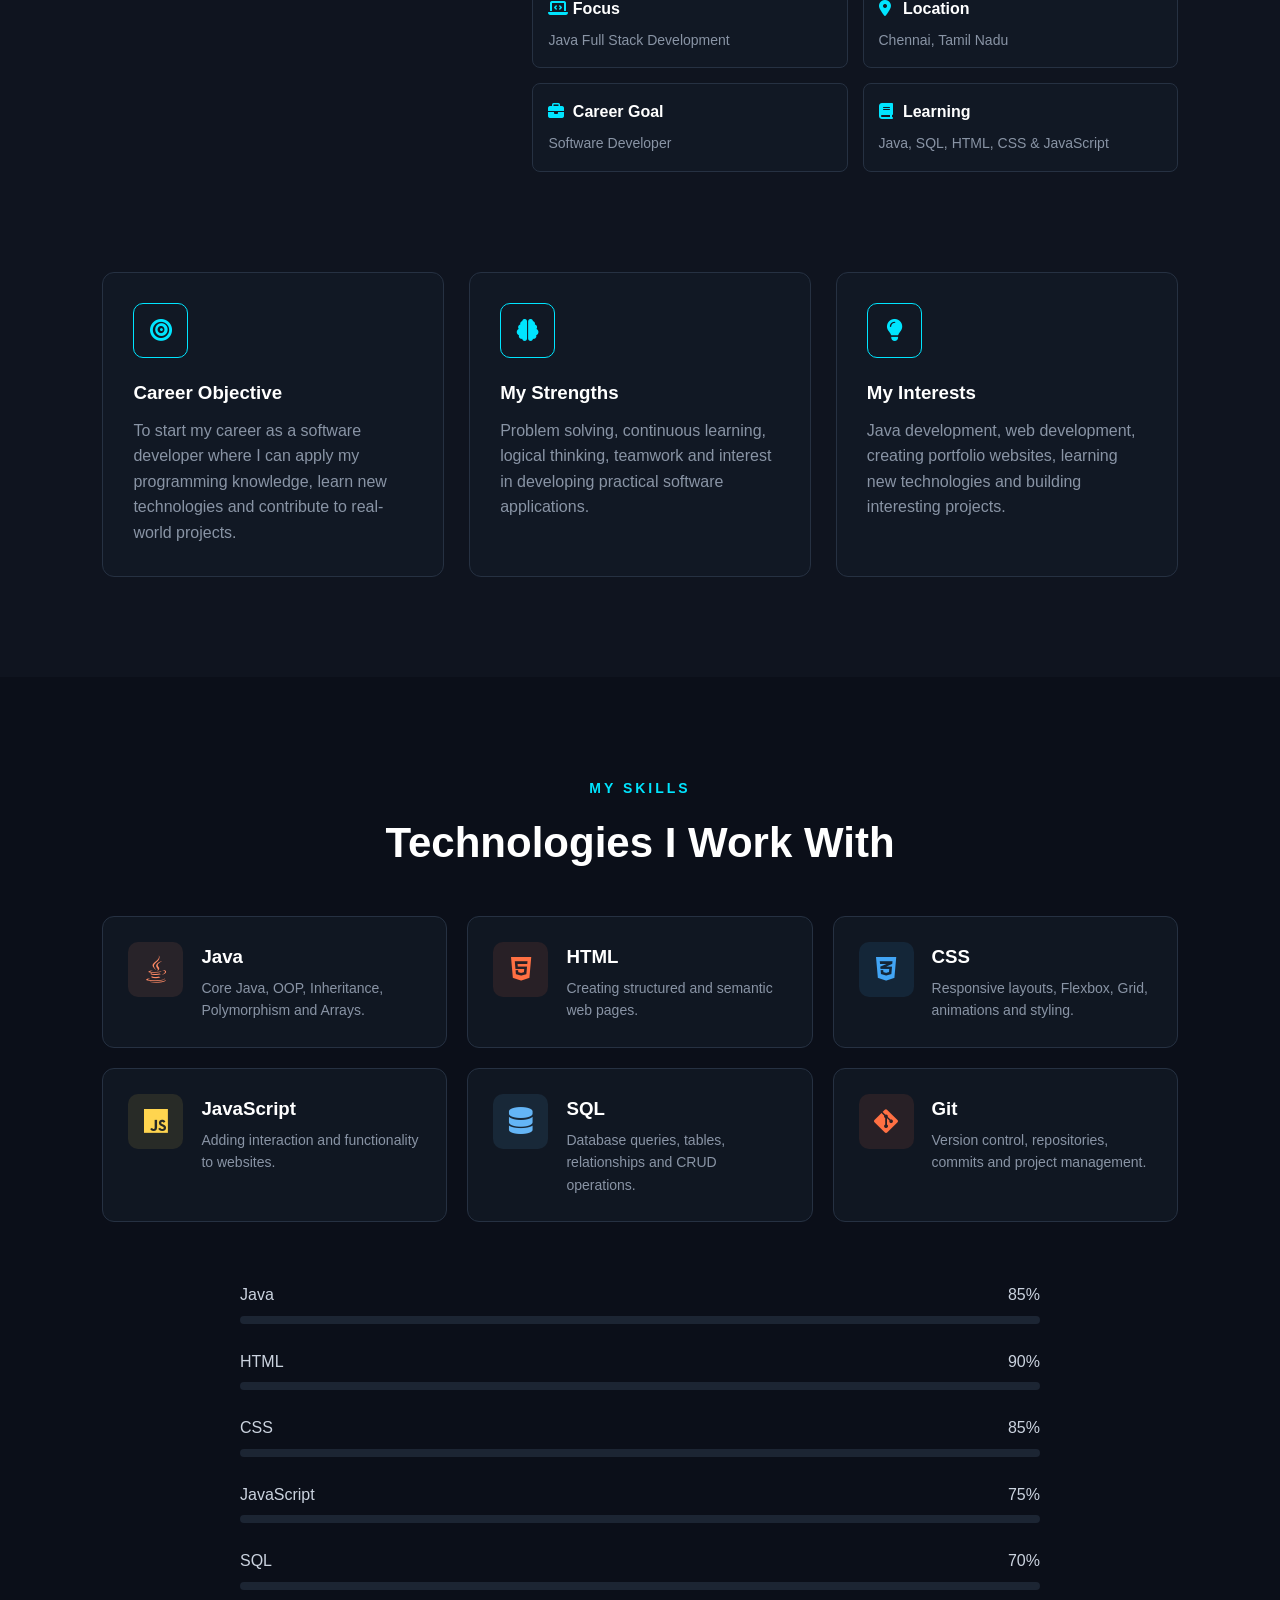
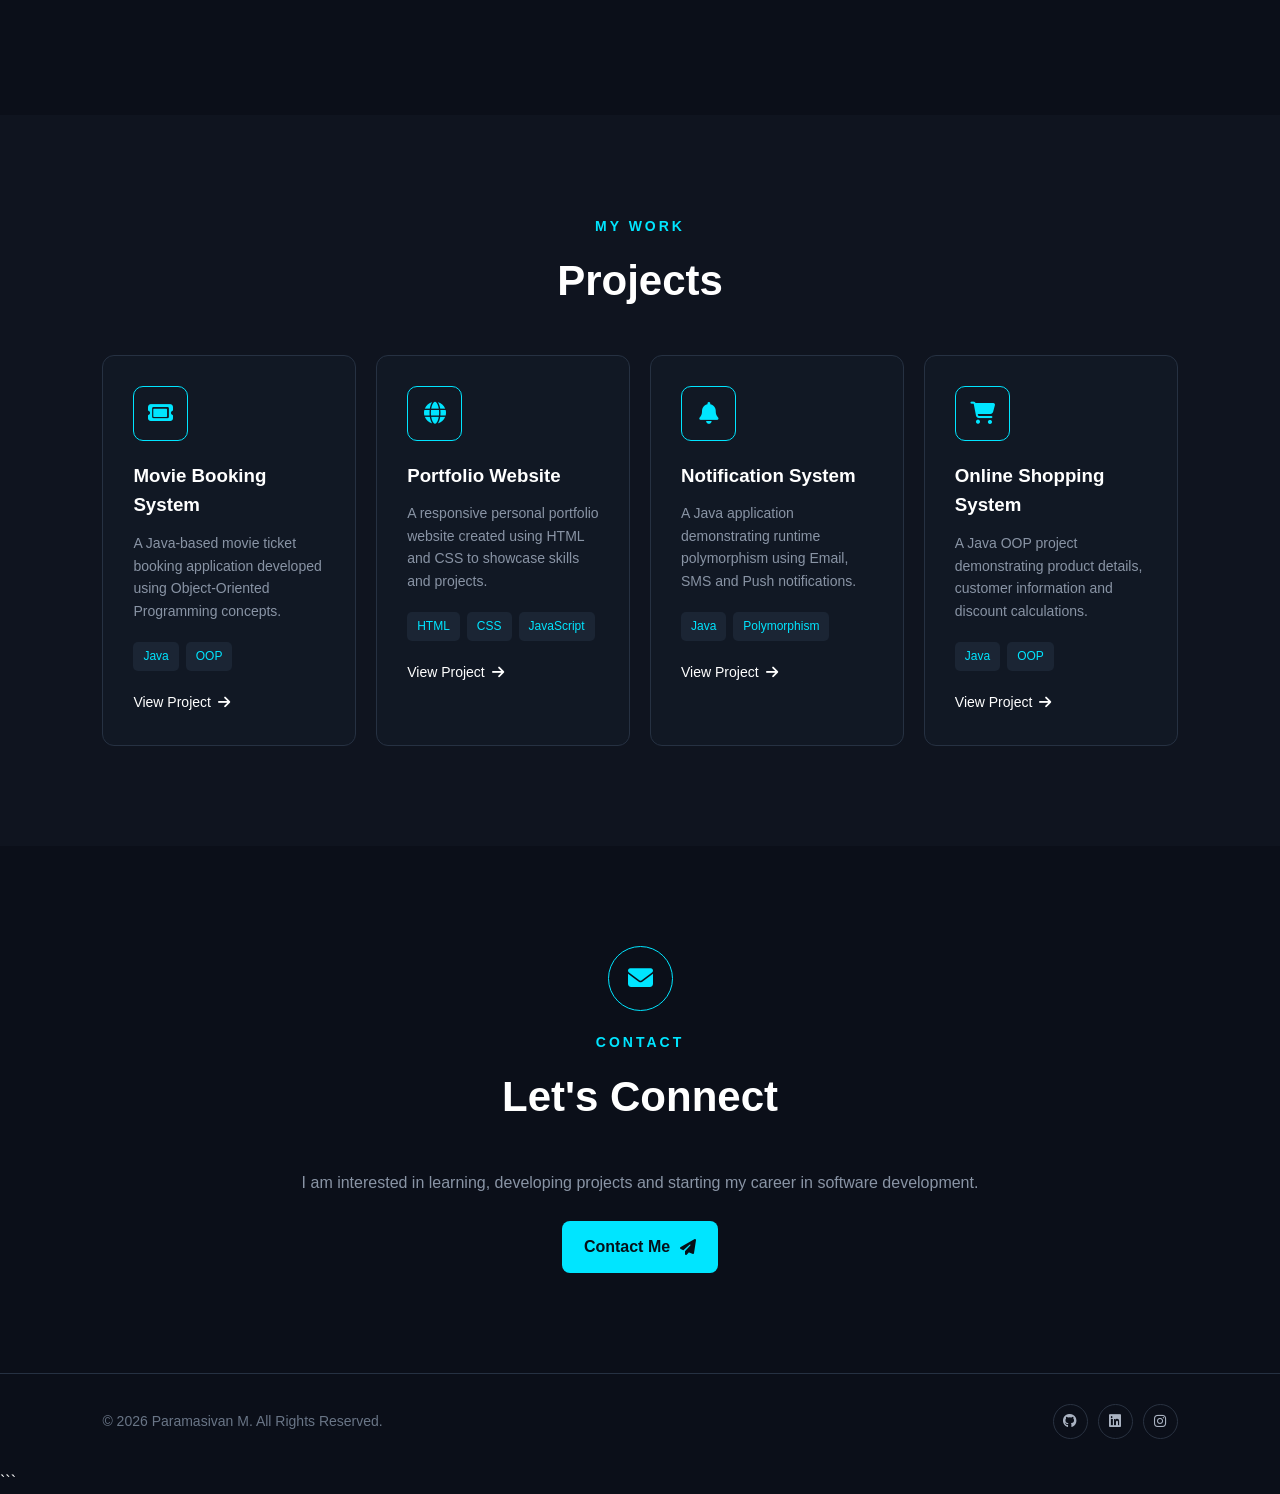
==== commit 62f57597: "upadate somthing" ====
--- a/index.html
+++ b/index.html
@@ -1,4 +1,4 @@
-```html
+
 <!DOCTYPE html>
 <html lang="en">
 
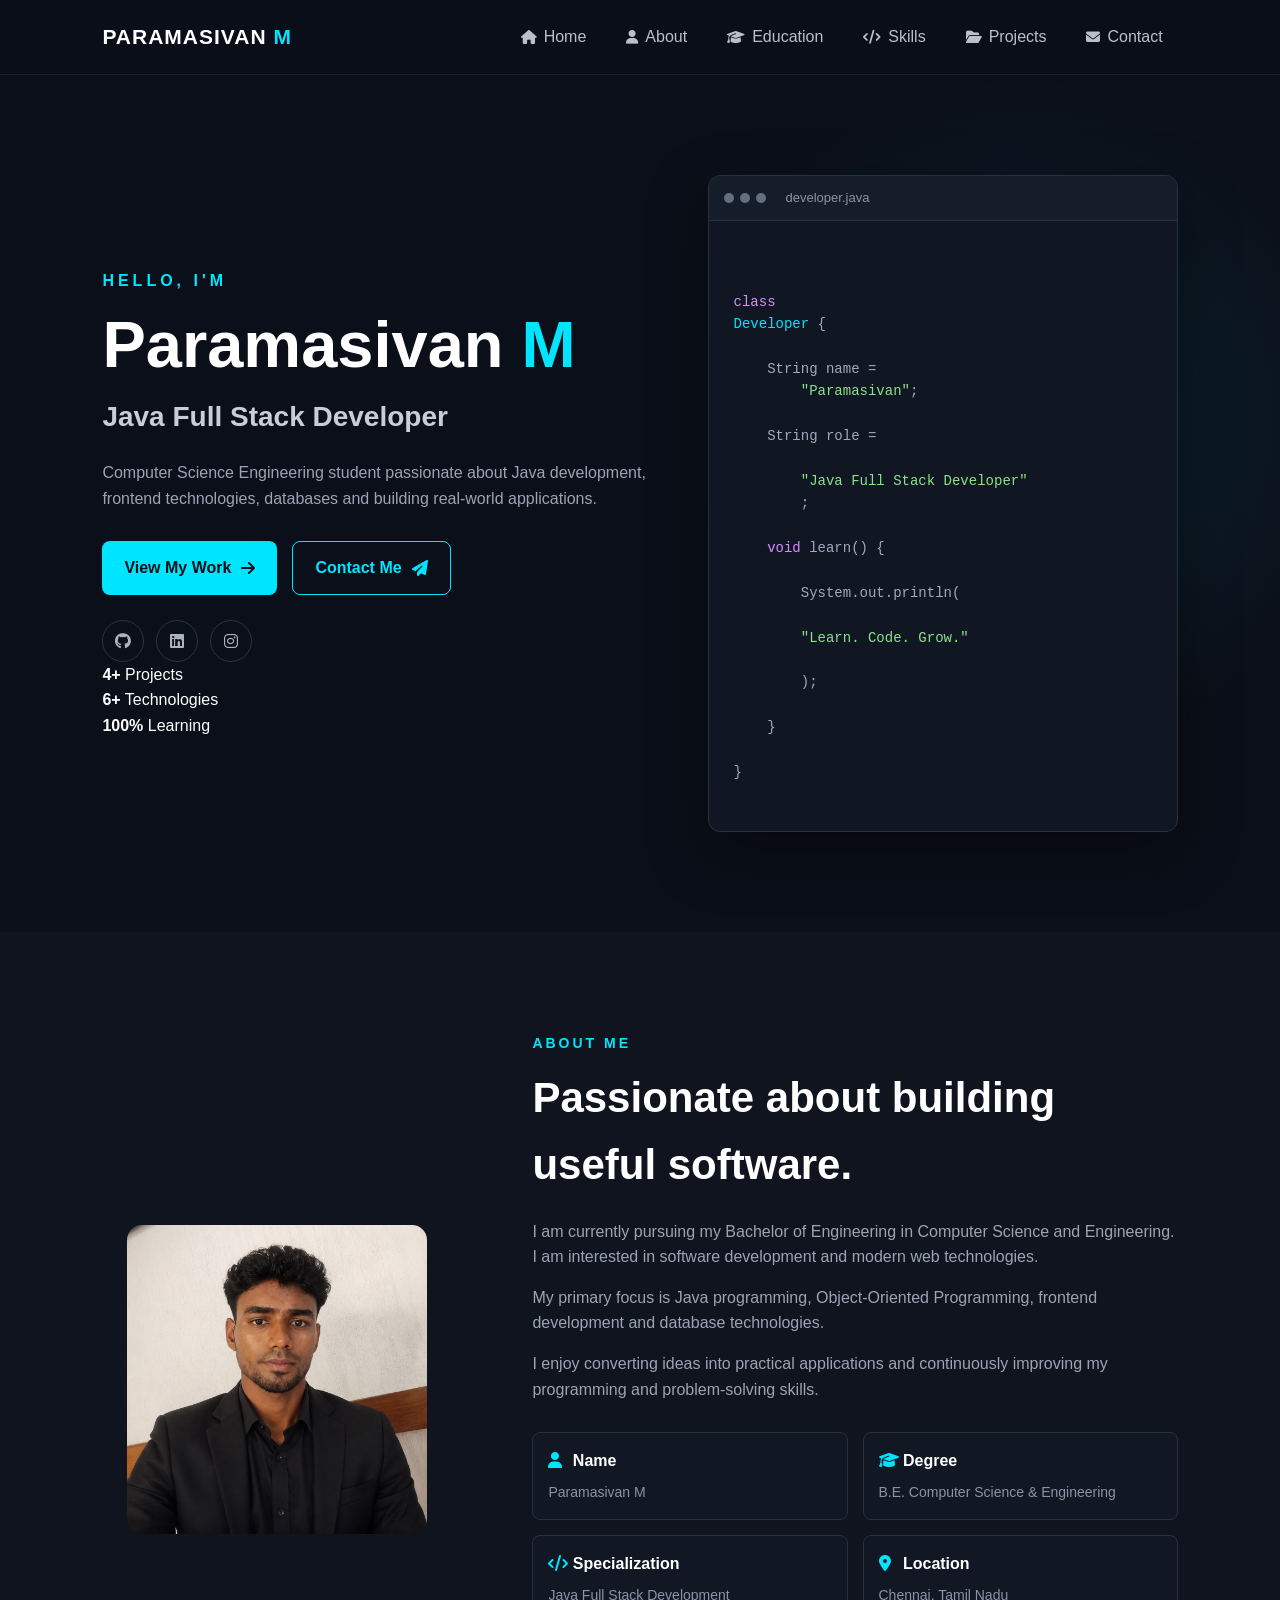
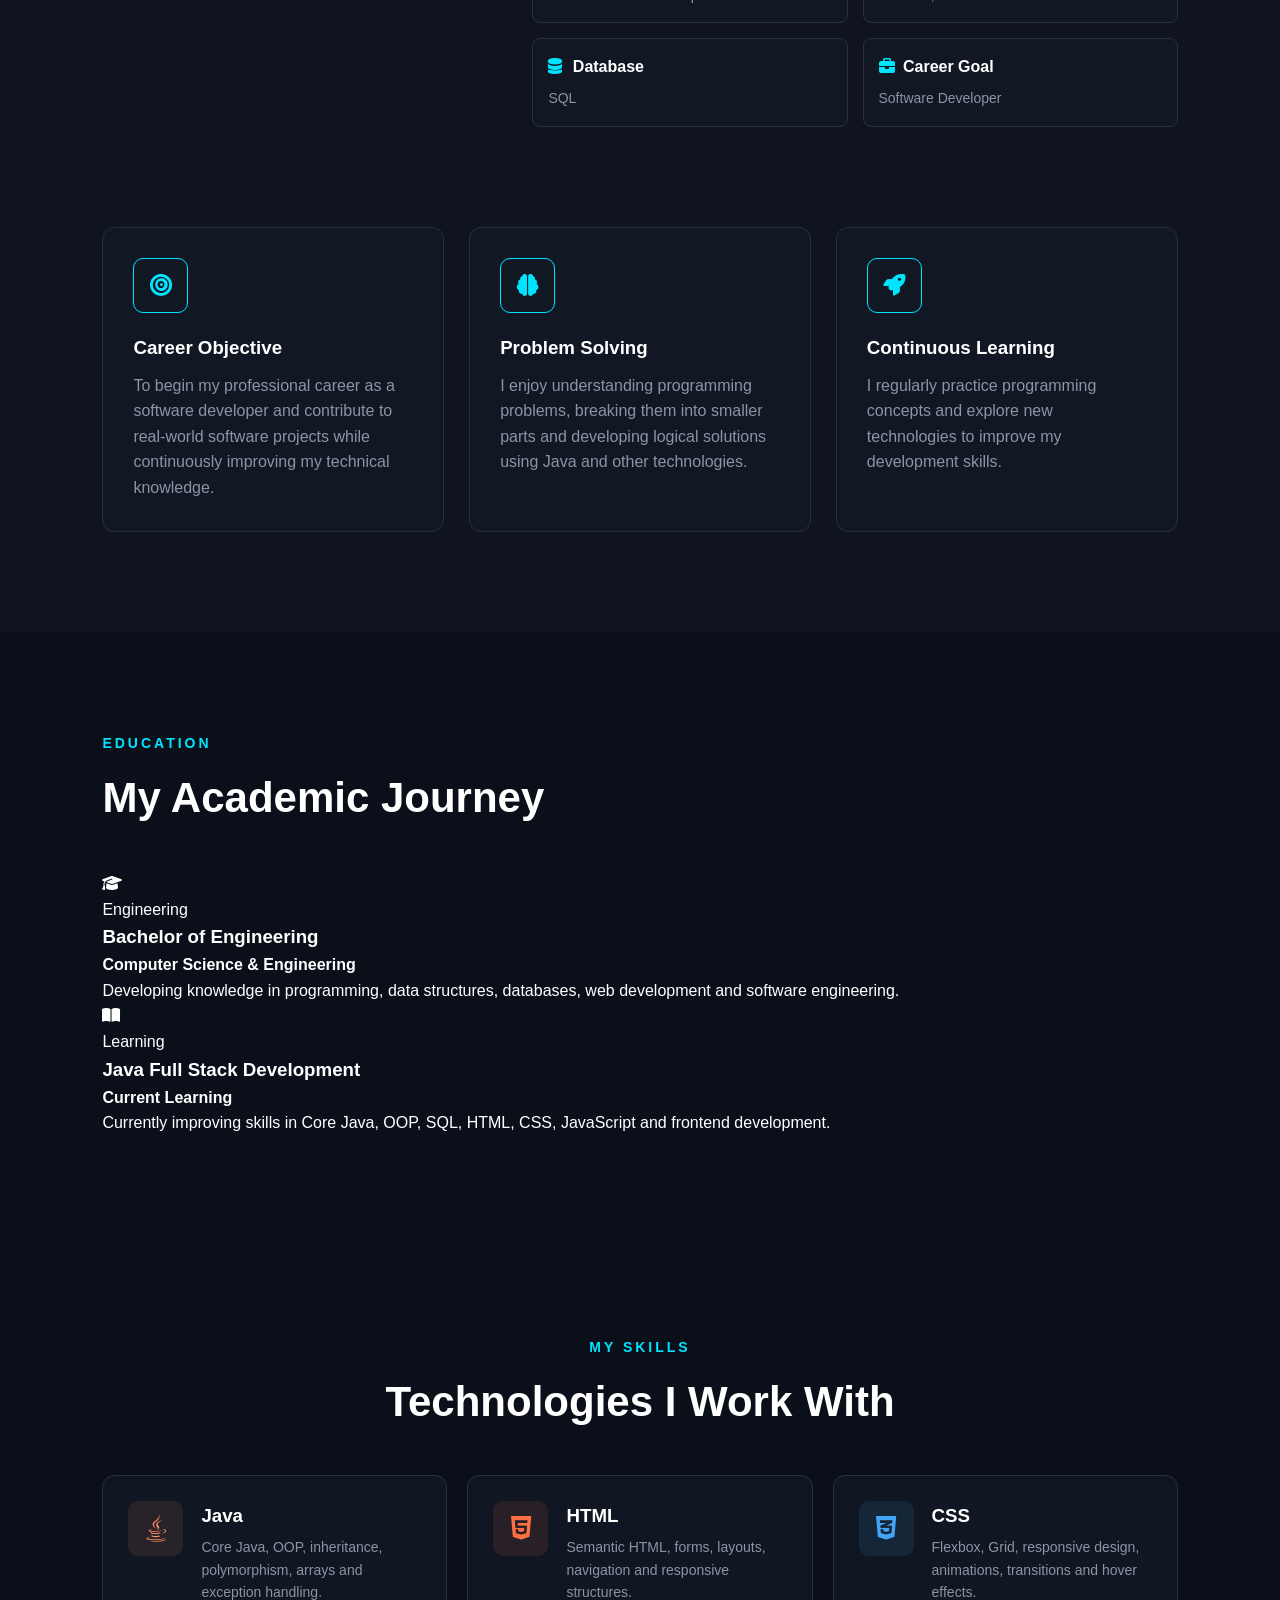
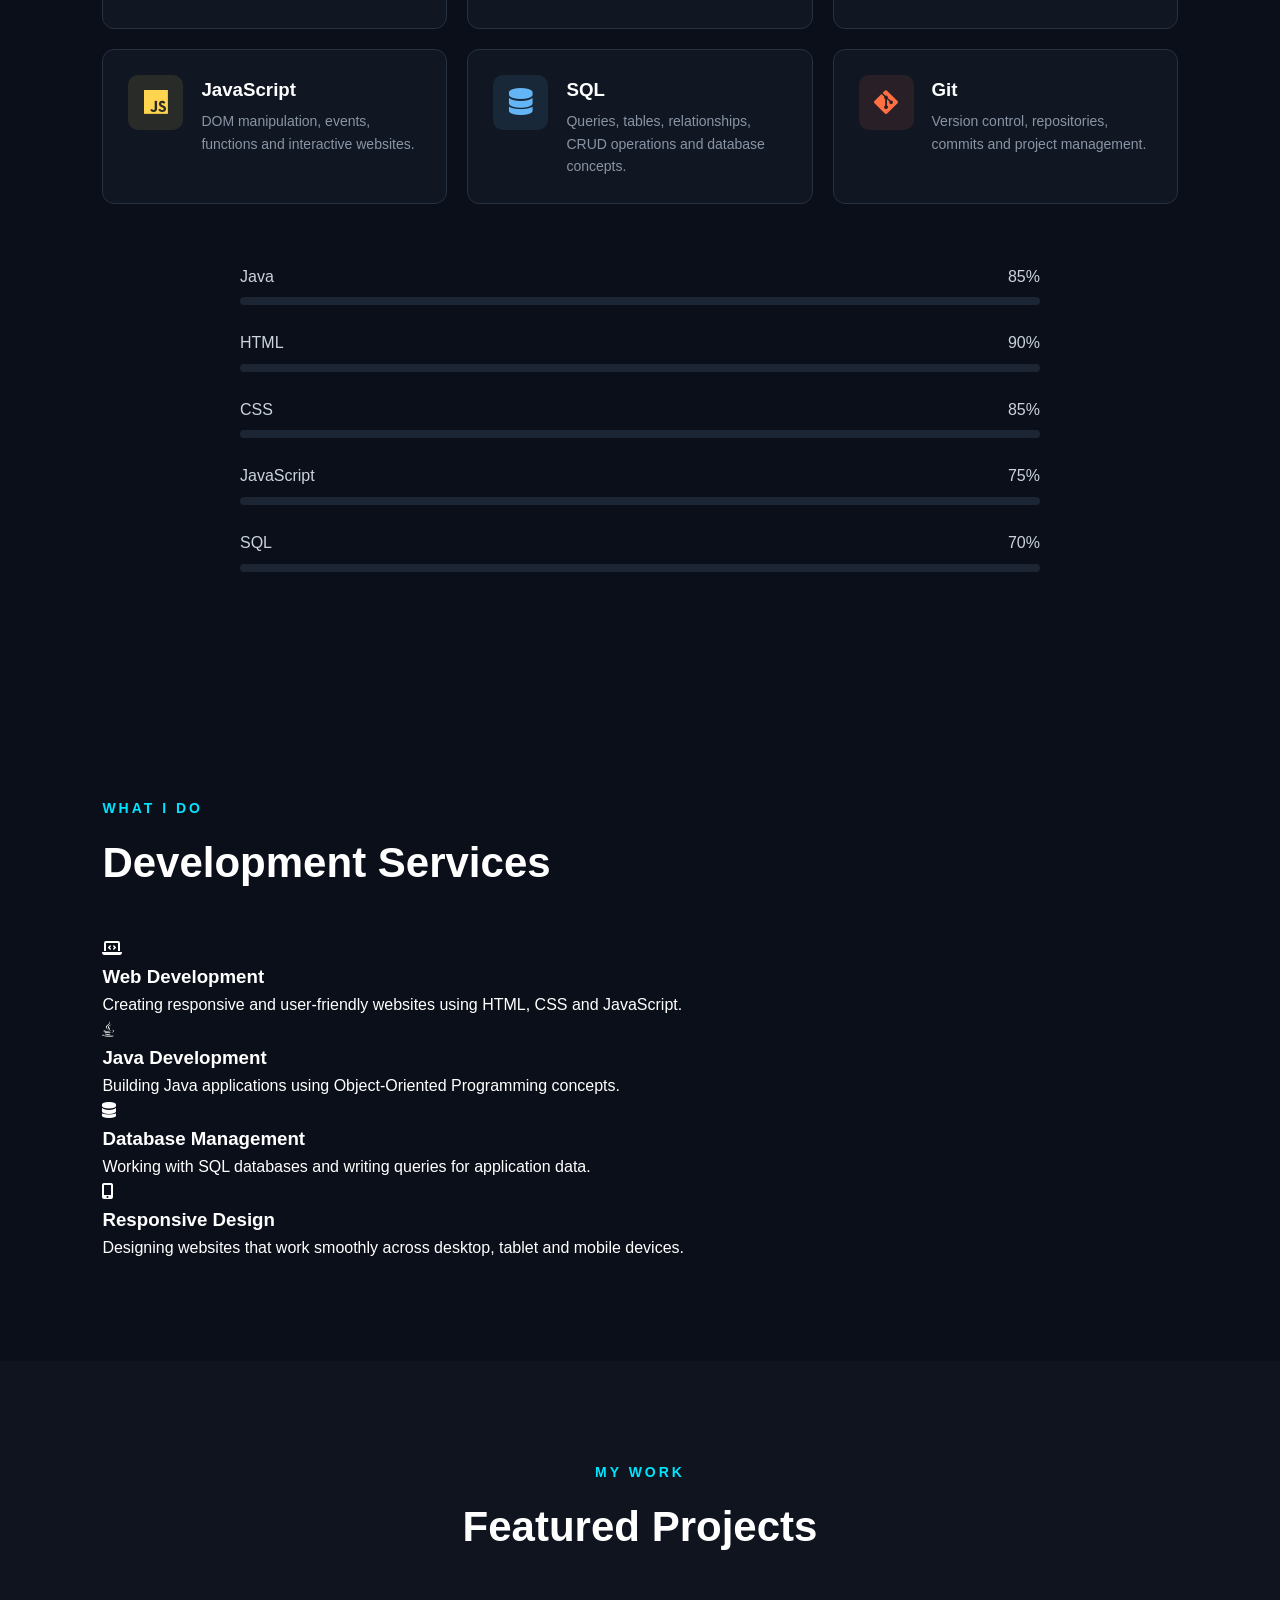
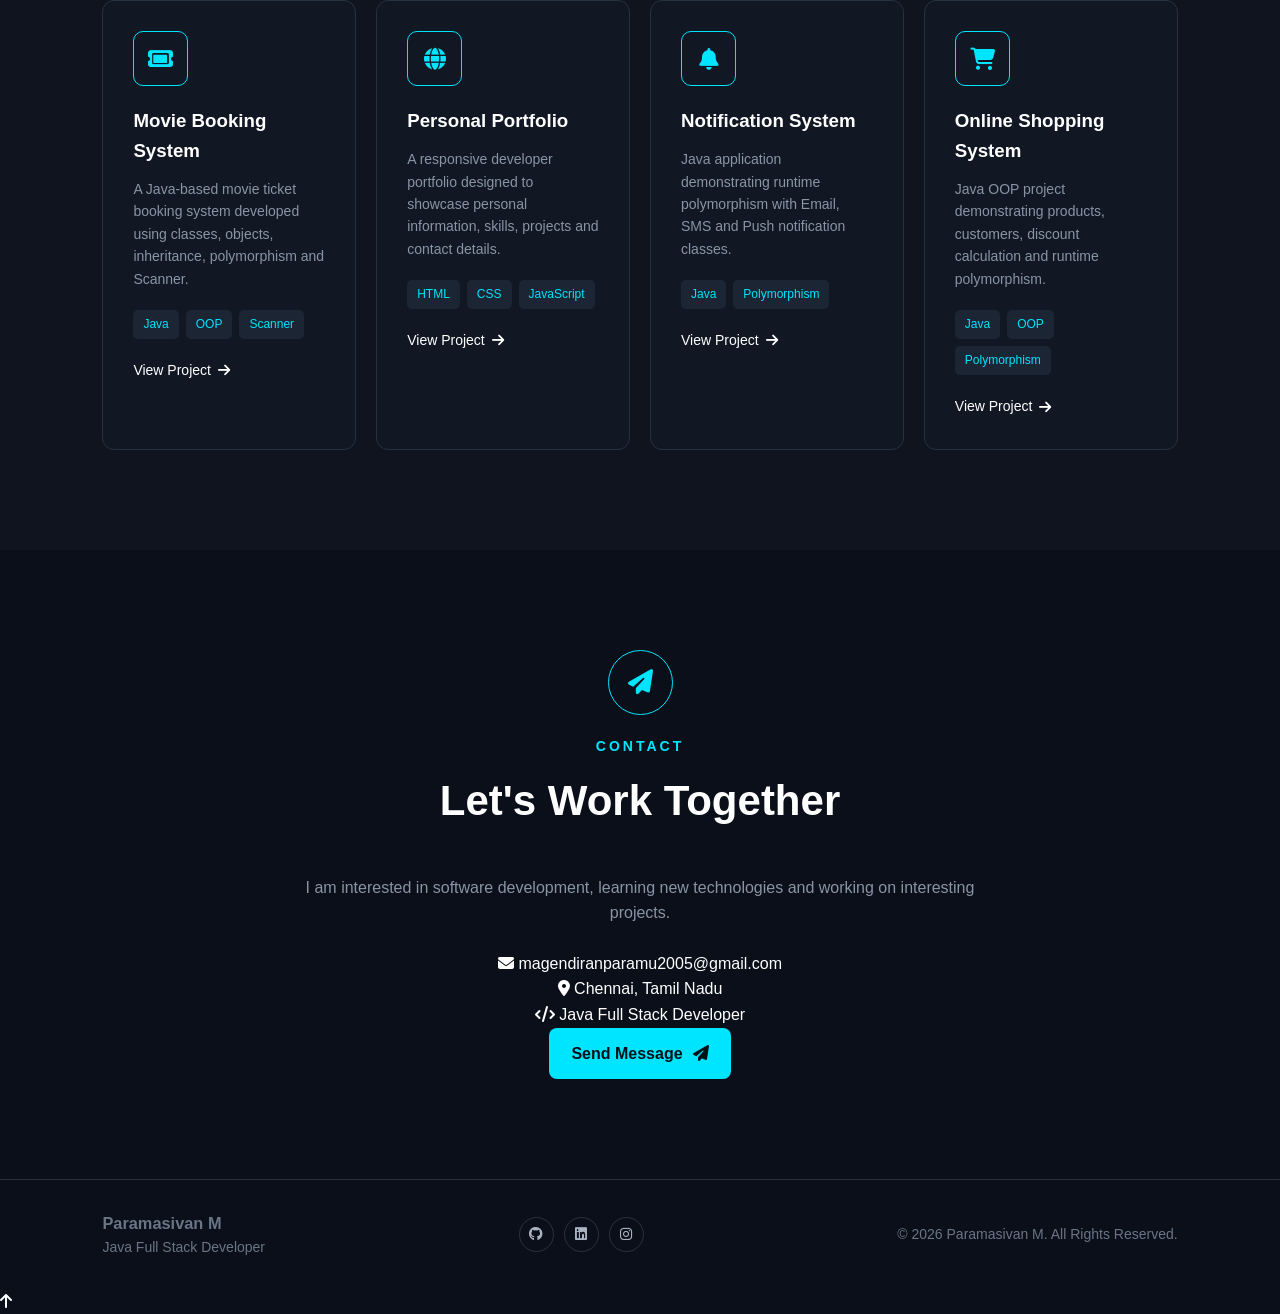
==== commit 31cfee8d: "upadate something" ====
--- a/index.html
+++ b/index.html
@@ -1,798 +1,1375 @@
-
 <!DOCTYPE html>
 <html lang="en">
 
 <head>
+
     <meta charset="UTF-8">
-    <meta name="viewport" content="width=device-width, initial-scale=1.0">
-
-    <title>Paramasivan M | Portfolio</title>
+
+    <meta name="viewport"
+        content="width=device-width, initial-scale=1.0">
+
+    <title>Paramasivan M | Java Full Stack Developer</title>
 
     <!-- CSS -->
     <link rel="stylesheet" href="style.css">
 
-    <!-- Font Awesome Icons -->
+    <!-- Font Awesome -->
     <link rel="stylesheet"
         href="https://cdnjs.cloudflare.com/ajax/libs/font-awesome/6.5.2/css/all.min.css">
+
 </head>
 
+
 <body>
 
-    <!-- ================= NAVBAR ================= -->
+
+<!-- =====================================================
+                    NAVBAR
+===================================================== -->
+
 <header>
 
     <a href="#home" class="logo">
         PARAMASIVAN <span>M</span>
     </a>
 
+
     <div class="hamburger" onclick="menu()">
         <i class="fa-solid fa-bars"></i>
     </div>
 
+
     <nav id="nav">
+
         <ul>
 
             <li>
                 <a href="#home">
                     <i class="fa-solid fa-house"></i>
-                    <span>Home</span>
+                    Home
                 </a>
             </li>
 
             <li>
                 <a href="#about">
                     <i class="fa-solid fa-user"></i>
-                    <span>About</span>
+                    About
+                </a>
+            </li>
+
+            <li>
+                <a href="#education">
+                    <i class="fa-solid fa-graduation-cap"></i>
+                    Education
                 </a>
             </li>
 
             <li>
                 <a href="#skills">
                     <i class="fa-solid fa-code"></i>
-                    <span>Skills</span>
+                    Skills
                 </a>
             </li>
 
             <li>
                 <a href="#projects">
                     <i class="fa-solid fa-folder-open"></i>
-                    <span>Projects</span>
+                    Projects
                 </a>
             </li>
 
             <li>
                 <a href="#contact">
                     <i class="fa-solid fa-envelope"></i>
-                    <span>Contact</span>
+                    Contact
                 </a>
             </li>
 
         </ul>
+
     </nav>
 
 </header>
 
-   
-
-                
-    <!-- ================= HERO ================= -->
-
-    <section id="home" class="hero">
-
-        <div class="hero-content">
-
-            <p class="small-title">
-                HELLO, I'M
-            </p>
-
-            <h1>
-                Paramasivan <span>M</span>
-            </h1>
-
-            <h2>
-                Java Full Stack Developer
-            </h2>
-
-            <p class="hero-text">
-                I am a Computer Science Engineering student passionate
-                about Java, web development and building real-world
-                applications.
-            </p>
-
-            <div class="hero-buttons">
-
-                <a href="#about" class="btn">
-                    Explore My Profile
-                    <i class="fa-solid fa-arrow-right"></i>
-                </a>
-
-                <a href="#contact" class="btn btn-outline">
-                    Contact Me
-                    <i class="fa-solid fa-paper-plane"></i>
-                </a>
-
-            </div>
-
-            <div class="social-links">
-
-                <a href="#" title="GitHub">
-                    <i class="fa-brands fa-github"></i>
-                </a>
-
-                <a href="#" title="LinkedIn">
-                    <i class="fa-brands fa-linkedin"></i>
-                </a>
-
-                <a href="#" title="Instagram">
-                    <i class="fa-brands fa-instagram"></i>
-                </a>
-
-            </div>
-
-        </div>
-
-
-        <!-- CODE BOX -->
-
-        <div class="code-box">
-
-            <div class="code-header">
-
-                <div class="window-buttons">
-                    <span></span>
-                    <span></span>
-                    <span></span>
-                </div>
-
-                <p>developer.java</p>
-
-            </div>
-
-            <pre><code>
-<span class="keyword">class</span> <span class="class-name">Developer</span> {
-
-    String passion =
-        <span class="string">"Learn. Code. Grow."</span>;
-
-    <span class="keyword">void</span> solveProblems() {
-
-        System.out.println(
-            <span class="string">
-            "Turning challenges into solutions"
-            </span>
-        );
-    }
-}
-
-<span class="class-name">Developer</span> shiva =
-    <span class="keyword">new</span> <span class="class-name">Developer</span>();
-
-shiva.solveProblems();
-            </code></pre>
-
-        </div>
-
-    </section>
-
-
-    <!-- ================= ABOUT ================= -->
-
-    <section id="about" class="about">
-
-        <div class="about-image">
-
-            <div class="image-border"></div>
-
-            <img src="WhatsApp Image 2026-09-04 at 12.52.10 PM.jpeg"
-                alt="Paramasivan Profile">
-
-        </div>
-
-
-        <div class="about-content">
-
-            <p class="section-title">
-                ABOUT ME
-            </p>
-
-            <h2>
-                I'm Shiva, a passionate developer.
-            </h2>
-
-            <p>
-                I am currently pursuing my Bachelor of Engineering in
-                Computer Science and Engineering. I am interested in
-                software development and enjoy learning new technologies.
-            </p>
-
-            <p>
-                My main areas of interest include Java programming,
-                Object-Oriented Programming, HTML, CSS, JavaScript and
-                frontend development.
-            </p>
-
-            <p>
-                I enjoy creating simple, responsive and user-friendly
-                websites and applications. I believe continuous learning
-                and practical projects are the best ways to improve
-                programming skills.
-            </p>
-
-            <p>
-                My goal is to become a skilled Full Stack Developer and
-                build useful real-world applications.
-            </p>
-
-
-            <!-- PERSONAL DETAILS -->
-
-            <div class="details">
-
-                <div>
-                    <strong>
-                        <i class="fa-solid fa-user"></i>
-                        Name
-                    </strong>
-
-                    <span>Paramasivan M</span>
-                </div>
-
-                <div>
-                    <strong>
-                        <i class="fa-solid fa-graduation-cap"></i>
-                        Degree
-                    </strong>
-
-                    <span>B.E. Computer Science & Engineering</span>
-                </div>
-
-                <div>
-                    <strong>
-                        <i class="fa-solid fa-laptop-code"></i>
-                        Focus
-                    </strong>
-
-                    <span>Java Full Stack Development</span>
-                </div>
-
-                <div>
-                    <strong>
-                        <i class="fa-solid fa-location-dot"></i>
-                        Location
-                    </strong>
-
-                    <span>Chennai, Tamil Nadu</span>
-                </div>
-
-                <div>
-                    <strong>
-                        <i class="fa-solid fa-briefcase"></i>
-                        Career Goal
-                    </strong>
-
-                    <span>Software Developer</span>
-                </div>
-
-                <div>
-                    <strong>
-                        <i class="fa-solid fa-book"></i>
-                        Learning
-                    </strong>
-
-                    <span>Java, SQL, HTML, CSS & JavaScript</span>
-                </div>
-
-            </div>
-
-        </div>
-
-    </section>
-
-
-    <!-- ================= EXTRA ABOUT ================= -->
-
-    <section class="about-extra">
-
-        <div class="extra-card">
-
-            <div class="extra-icon">
-                <i class="fa-solid fa-bullseye"></i>
-            </div>
-
-            <h3>Career Objective</h3>
-
-            <p>
-                To start my career as a software developer where I can
-                apply my programming knowledge, learn new technologies
-                and contribute to real-world projects.
-            </p>
-
-        </div>
-
-
-        <div class="extra-card">
-
-            <div class="extra-icon">
-                <i class="fa-solid fa-brain"></i>
-            </div>
-
-            <h3>My Strengths</h3>
-
-            <p>
-                Problem solving, continuous learning, logical thinking,
-                teamwork and interest in developing practical software
-                applications.
-            </p>
-
-        </div>
-
-
-        <div class="extra-card">
-
-            <div class="extra-icon">
-                <i class="fa-solid fa-lightbulb"></i>
-            </div>
-
-            <h3>My Interests</h3>
-
-            <p>
-                Java development, web development, creating portfolio
-                websites, learning new technologies and building
-                interesting projects.
-            </p>
-
-        </div>
-
-    </section>
-
-
-    <!-- ================= SKILLS ================= -->
-
-    <section id="skills" class="skills">
-
-        <p class="section-title">
-            MY SKILLS
+
+
+<!-- =====================================================
+                    HERO
+===================================================== -->
+
+<section id="home" class="hero">
+
+
+    <div class="hero-content">
+
+        <p class="small-title">
+            HELLO, I'M
         </p>
 
+
+        <h1>
+            Paramasivan <span>M</span>
+        </h1>
+
+
         <h2>
-            Technologies I Work With
+            Java Full Stack Developer
         </h2>
 
-        <div class="skill-container">
-
-
-            <!-- JAVA -->
-
-            <div class="skill-card">
-
-                <div class="skill-icon java-icon">
-                    <i class="fa-brands fa-java"></i>
-                </div>
-
-                <div>
-                    <h3>Java</h3>
-
-                    <p>
-                        Core Java, OOP, Inheritance,
-                        Polymorphism and Arrays.
-                    </p>
-                </div>
-
-            </div>
-
-
-            <!-- HTML -->
-
-            <div class="skill-card">
-
-                <div class="skill-icon html-icon">
-                    <i class="fa-brands fa-html5"></i>
-                </div>
-
-                <div>
-                    <h3>HTML</h3>
-
-                    <p>
-                        Creating structured and
-                        semantic web pages.
-                    </p>
-                </div>
-
-            </div>
-
-
-            <!-- CSS -->
-
-            <div class="skill-card">
-
-                <div class="skill-icon css-icon">
-                    <i class="fa-brands fa-css3-alt"></i>
-                </div>
-
-                <div>
-                    <h3>CSS</h3>
-
-                    <p>
-                        Responsive layouts, Flexbox,
-                        Grid, animations and styling.
-                    </p>
-                </div>
-
-            </div>
-
-
-            <!-- JAVASCRIPT -->
-
-            <div class="skill-card">
-
-                <div class="skill-icon js-icon">
-                    <i class="fa-brands fa-js"></i>
-                </div>
-
-                <div>
-                    <h3>JavaScript</h3>
-
-                    <p>
-                        Adding interaction and
-                        functionality to websites.
-                    </p>
-                </div>
-
-            </div>
-
-
-            <!-- SQL -->
-
-            <div class="skill-card">
-
-                <div class="skill-icon sql-icon">
-                    <i class="fa-solid fa-database"></i>
-                </div>
-
-                <div>
-                    <h3>SQL</h3>
-
-                    <p>
-                        Database queries, tables,
-                        relationships and CRUD operations.
-                    </p>
-                </div>
-
-            </div>
-
-
-            <!-- GIT -->
-
-            <div class="skill-card">
-
-                <div class="skill-icon git-icon">
-                    <i class="fa-brands fa-git-alt"></i>
-                </div>
-
-                <div>
-                    <h3>Git</h3>
-
-                    <p>
-                        Version control, repositories,
-                        commits and project management.
-                    </p>
-                </div>
-
-            </div>
-
-        </div>
-
-
-        <!-- SKILL BARS -->
-
-        <div class="progress-section">
-
-            <div class="progress-item">
-
-                <div class="progress-heading">
-                    <span>Java</span>
-                    <span>85%</span>
-                </div>
-
-                <div class="progress">
-                    <div class="progress-bar java"></div>
-                </div>
-
-            </div>
-
-
-            <div class="progress-item">
-
-                <div class="progress-heading">
-                    <span>HTML</span>
-                    <span>90%</span>
-                </div>
-
-                <div class="progress">
-                    <div class="progress-bar html"></div>
-                </div>
-
-            </div>
-
-
-            <div class="progress-item">
-
-                <div class="progress-heading">
-                    <span>CSS</span>
-                    <span>85%</span>
-                </div>
-
-                <div class="progress">
-                    <div class="progress-bar css"></div>
-                </div>
-
-            </div>
-
-
-            <div class="progress-item">
-
-                <div class="progress-heading">
-                    <span>JavaScript</span>
-                    <span>75%</span>
-                </div>
-
-                <div class="progress">
-                    <div class="progress-bar javascript"></div>
-                </div>
-
-            </div>
-
-
-            <div class="progress-item">
-
-                <div class="progress-heading">
-                    <span>SQL</span>
-                    <span>70%</span>
-                </div>
-
-                <div class="progress">
-                    <div class="progress-bar sql"></div>
-                </div>
-
-            </div>
-
-        </div>
-
-    </section>
-
-
-    <!-- ================= PROJECTS ================= -->
-
-    <section id="projects" class="projects">
-
-        <p class="section-title">
-            MY WORK
+
+        <p class="hero-text">
+
+            Computer Science Engineering student passionate
+            about Java development, frontend technologies,
+            databases and building real-world applications.
+
         </p>
 
-        <h2>
-            Projects
-        </h2>
-
-
-        <div class="project-container">
-
-
-            <!-- PROJECT 1 -->
-
-            <div class="project-card">
-
-                <div class="project-icon">
-                    <i class="fa-solid fa-ticket"></i>
-                </div>
-
-                <h3>
-                    Movie Booking System
-                </h3>
-
-                <p>
-                    A Java-based movie ticket booking application
-                    developed using Object-Oriented Programming
-                    concepts.
-                </p>
-
-                <div class="project-tech">
-                    <span>Java</span>
-                    <span>OOP</span>
-                </div>
-
-                <a href="#" class="project-link">
-                    View Project
-                    <i class="fa-solid fa-arrow-right"></i>
-                </a>
-
-            </div>
-
-
-            <!-- PROJECT 2 -->
-
-            <div class="project-card">
-
-                <div class="project-icon">
-                    <i class="fa-solid fa-globe"></i>
-                </div>
-
-                <h3>
-                    Portfolio Website
-                </h3>
-
-                <p>
-                    A responsive personal portfolio website created
-                    using HTML and CSS to showcase skills and
-                    projects.
-                </p>
-
-                <div class="project-tech">
-                    <span>HTML</span>
-                    <span>CSS</span>
-                    <span>JavaScript</span>
-                </div>
-
-                <a href="#" class="project-link">
-                    View Project
-                    <i class="fa-solid fa-arrow-right"></i>
-                </a>
-
-            </div>
-
-
-            <!-- PROJECT 3 -->
-
-            <div class="project-card">
-
-                <div class="project-icon">
-                    <i class="fa-solid fa-bell"></i>
-                </div>
-
-                <h3>
-                    Notification System
-                </h3>
-
-                <p>
-                    A Java application demonstrating runtime
-                    polymorphism using Email, SMS and Push
-                    notifications.
-                </p>
-
-                <div class="project-tech">
-                    <span>Java</span>
-                    <span>Polymorphism</span>
-                </div>
-
-                <a href="#" class="project-link">
-                    View Project
-                    <i class="fa-solid fa-arrow-right"></i>
-                </a>
-
-            </div>
-
-
-            <!-- PROJECT 4 -->
-
-            <div class="project-card">
-
-                <div class="project-icon">
-                    <i class="fa-solid fa-cart-shopping"></i>
-                </div>
-
-                <h3>
-                    Online Shopping System
-                </h3>
-
-                <p>
-                    A Java OOP project demonstrating product details,
-                    customer information and discount calculations.
-                </p>
-
-                <div class="project-tech">
-                    <span>Java</span>
-                    <span>OOP</span>
-                </div>
-
-                <a href="#" class="project-link">
-                    View Project
-                    <i class="fa-solid fa-arrow-right"></i>
-                </a>
-
-            </div>
-
-        </div>
-
-    </section>
-
-
-    <!-- ================= CONTACT ================= -->
-
-    <section id="contact" class="contact">
-
-        <div class="contact-box">
-
-            <div class="contact-icon">
-                <i class="fa-solid fa-envelope"></i>
-            </div>
-
-            <p class="section-title">
-                CONTACT
-            </p>
-
-            <h2>
-                Let's Connect
-            </h2>
-
-            <p>
-                I am interested in learning, developing projects and
-                starting my career in software development.
-            </p>
-
-            <a href="mailto:yourmail@gmail.com" class="btn">
+
+        <div class="hero-buttons">
+
+            <a href="#projects" class="btn">
+
+                View My Work
+
+                <i class="fa-solid fa-arrow-right"></i>
+
+            </a>
+
+
+            <a href="#contact" class="btn btn-outline">
+
                 Contact Me
+
                 <i class="fa-solid fa-paper-plane"></i>
+
             </a>
 
         </div>
 
-    </section>
-
-
-    <!-- ================= FOOTER ================= -->
-
-    <footer>
-
-        <p>
-            © 2026 Paramasivan M. All Rights Reserved.
-        </p>
-
-        <div class="footer-social">
-
-            <a href="#">
+
+        <!-- SOCIAL -->
+
+        <div class="social-links">
+
+            <a href="#" title="GitHub">
                 <i class="fa-brands fa-github"></i>
             </a>
 
-            <a href="#">
+            <a href="#" title="LinkedIn">
                 <i class="fa-brands fa-linkedin"></i>
             </a>
 
-            <a href="#">
+            <a href="#" title="Instagram">
                 <i class="fa-brands fa-instagram"></i>
             </a>
 
         </div>
 
-    </footer>
-
-
-    <!-- ================= JAVASCRIPT ================= -->
-
-    <script>
-
-        function menu() {
-
-            const nav = document.getElementById("nav");
-
-            nav.classList.toggle("show");
-
-        }
-
-
-        /* Close menu after clicking a link */
-
-        document.querySelectorAll("#nav a").forEach(link => {
-
-            link.addEventListener("click", () => {
-
-                document.getElementById("nav").classList.remove("show");
-
-            });
-
-        });
-
-    </script>
+
+        <!-- HERO STATS -->
+
+        <div class="hero-stats">
+
+            <div>
+
+                <strong>4+</strong>
+
+                <span>Projects</span>
+
+            </div>
+
+
+            <div>
+
+                <strong>6+</strong>
+
+                <span>Technologies</span>
+
+            </div>
+
+
+            <div>
+
+                <strong>100%</strong>
+
+                <span>Learning</span>
+
+            </div>
+
+        </div>
+
+    </div>
+
+
+
+    <!-- CODE WINDOW -->
+
+    <div class="code-box">
+
+
+        <div class="code-header">
+
+            <div class="window-buttons">
+
+                <span></span>
+                <span></span>
+                <span></span>
+
+            </div>
+
+            <p>developer.java</p>
+
+        </div>
+
+
+<pre><code>
+
+<span class="keyword">class</span>
+<span class="class-name">Developer</span> {
+
+    String name =
+        <span class="string">"Paramasivan"</span>;
+
+    String role =
+        <span class="string">
+        "Java Full Stack Developer"
+        </span>;
+
+    <span class="keyword">void</span> learn() {
+
+        System.out.println(
+        <span class="string">
+        "Learn. Code. Grow."
+        </span>
+        );
+
+    }
+
+}
+
+</code></pre>
+
+    </div>
+
+</section>
+
+
+
+<!-- =====================================================
+                    ABOUT
+===================================================== -->
+
+<section id="about" class="about">
+
+
+    <!-- PROFILE -->
+
+    <div class="about-image">
+
+        <img
+            src="WhatsApp Image 2026-09-04 at 12.52.10 PM.jpeg"
+            alt="Paramasivan Profile">
+
+    </div>
+
+
+
+    <!-- ABOUT CONTENT -->
+
+    <div class="about-content">
+
+        <p class="section-title">
+            ABOUT ME
+        </p>
+
+
+        <h2>
+            Passionate about building useful software.
+        </h2>
+
+
+        <p>
+
+            I am currently pursuing my Bachelor of Engineering
+            in Computer Science and Engineering. I am interested
+            in software development and modern web technologies.
+
+        </p>
+
+
+        <p>
+
+            My primary focus is Java programming, Object-Oriented
+            Programming, frontend development and database
+            technologies.
+
+        </p>
+
+
+        <p>
+
+            I enjoy converting ideas into practical applications
+            and continuously improving my programming and
+            problem-solving skills.
+
+        </p>
+
+
+        <!-- DETAILS -->
+
+        <div class="details">
+
+
+            <div>
+
+                <strong>
+                    <i class="fa-solid fa-user"></i>
+                    Name
+                </strong>
+
+                <span>
+                    Paramasivan M
+                </span>
+
+            </div>
+
+
+            <div>
+
+                <strong>
+                    <i class="fa-solid fa-graduation-cap"></i>
+                    Degree
+                </strong>
+
+                <span>
+                    B.E. Computer Science & Engineering
+                </span>
+
+            </div>
+
+
+            <div>
+
+                <strong>
+                    <i class="fa-solid fa-code"></i>
+                    Specialization
+                </strong>
+
+                <span>
+                    Java Full Stack Development
+                </span>
+
+            </div>
+
+
+            <div>
+
+                <strong>
+                    <i class="fa-solid fa-location-dot"></i>
+                    Location
+                </strong>
+
+                <span>
+                    Chennai, Tamil Nadu
+                </span>
+
+            </div>
+
+
+            <div>
+
+                <strong>
+                    <i class="fa-solid fa-database"></i>
+                    Database
+                </strong>
+
+                <span>
+                    SQL
+                </span>
+
+            </div>
+
+
+            <div>
+
+                <strong>
+                    <i class="fa-solid fa-briefcase"></i>
+                    Career Goal
+                </strong>
+
+                <span>
+                    Software Developer
+                </span>
+
+            </div>
+
+
+        </div>
+
+    </div>
+
+</section>
+
+
+
+<!-- =====================================================
+                ABOUT EXTRA
+===================================================== -->
+
+<section class="about-extra">
+
+
+    <div class="extra-card">
+
+        <div class="extra-icon">
+
+            <i class="fa-solid fa-bullseye"></i>
+
+        </div>
+
+        <h3>
+            Career Objective
+        </h3>
+
+        <p>
+
+            To begin my professional career as a software
+            developer and contribute to real-world software
+            projects while continuously improving my technical
+            knowledge.
+
+        </p>
+
+    </div>
+
+
+
+    <div class="extra-card">
+
+        <div class="extra-icon">
+
+            <i class="fa-solid fa-brain"></i>
+
+        </div>
+
+        <h3>
+            Problem Solving
+        </h3>
+
+        <p>
+
+            I enjoy understanding programming problems,
+            breaking them into smaller parts and developing
+            logical solutions using Java and other technologies.
+
+        </p>
+
+    </div>
+
+
+
+    <div class="extra-card">
+
+        <div class="extra-icon">
+
+            <i class="fa-solid fa-rocket"></i>
+
+        </div>
+
+        <h3>
+            Continuous Learning
+        </h3>
+
+        <p>
+
+            I regularly practice programming concepts and
+            explore new technologies to improve my development
+            skills.
+
+        </p>
+
+    </div>
+
+
+</section>
+
+
+
+<!-- =====================================================
+                    EDUCATION
+===================================================== -->
+
+<section id="education" class="education">
+
+    <p class="section-title">
+        EDUCATION
+    </p>
+
+    <h2>
+        My Academic Journey
+    </h2>
+
+
+    <div class="timeline">
+
+
+        <div class="timeline-item">
+
+            <div class="timeline-icon">
+
+                <i class="fa-solid fa-graduation-cap"></i>
+
+            </div>
+
+
+            <div class="timeline-content">
+
+                <span>
+                    Engineering
+                </span>
+
+                <h3>
+                    Bachelor of Engineering
+                </h3>
+
+                <h4>
+                    Computer Science & Engineering
+                </h4>
+
+                <p>
+
+                    Developing knowledge in programming,
+                    data structures, databases, web development
+                    and software engineering.
+
+                </p>
+
+            </div>
+
+        </div>
+
+
+
+        <div class="timeline-item">
+
+            <div class="timeline-icon">
+
+                <i class="fa-solid fa-book-open"></i>
+
+            </div>
+
+
+            <div class="timeline-content">
+
+                <span>
+                    Learning
+                </span>
+
+                <h3>
+                    Java Full Stack Development
+                </h3>
+
+                <h4>
+                    Current Learning
+                </h4>
+
+                <p>
+
+                    Currently improving skills in Core Java,
+                    OOP, SQL, HTML, CSS, JavaScript and
+                    frontend development.
+
+                </p>
+
+            </div>
+
+        </div>
+
+
+    </div>
+
+</section>
+
+
+
+<!-- =====================================================
+                    SKILLS
+===================================================== -->
+
+<section id="skills" class="skills">
+
+
+    <p class="section-title">
+        MY SKILLS
+    </p>
+
+
+    <h2>
+        Technologies I Work With
+    </h2>
+
+
+    <div class="skill-container">
+
+
+        <!-- JAVA -->
+
+        <div class="skill-card">
+
+            <div class="skill-icon java-icon">
+
+                <i class="fa-brands fa-java"></i>
+
+            </div>
+
+            <div>
+
+                <h3>Java</h3>
+
+                <p>
+
+                    Core Java, OOP, inheritance,
+                    polymorphism, arrays and exception handling.
+
+                </p>
+
+            </div>
+
+        </div>
+
+
+
+        <!-- HTML -->
+
+        <div class="skill-card">
+
+            <div class="skill-icon html-icon">
+
+                <i class="fa-brands fa-html5"></i>
+
+            </div>
+
+            <div>
+
+                <h3>HTML</h3>
+
+                <p>
+
+                    Semantic HTML, forms, layouts,
+                    navigation and responsive structures.
+
+                </p>
+
+            </div>
+
+        </div>
+
+
+
+        <!-- CSS -->
+
+        <div class="skill-card">
+
+            <div class="skill-icon css-icon">
+
+                <i class="fa-brands fa-css3-alt"></i>
+
+            </div>
+
+            <div>
+
+                <h3>CSS</h3>
+
+                <p>
+
+                    Flexbox, Grid, responsive design,
+                    animations, transitions and hover effects.
+
+                </p>
+
+            </div>
+
+        </div>
+
+
+
+        <!-- JAVASCRIPT -->
+
+        <div class="skill-card">
+
+            <div class="skill-icon js-icon">
+
+                <i class="fa-brands fa-js"></i>
+
+            </div>
+
+            <div>
+
+                <h3>JavaScript</h3>
+
+                <p>
+
+                    DOM manipulation, events,
+                    functions and interactive websites.
+
+                </p>
+
+            </div>
+
+        </div>
+
+
+
+        <!-- SQL -->
+
+        <div class="skill-card">
+
+            <div class="skill-icon sql-icon">
+
+                <i class="fa-solid fa-database"></i>
+
+            </div>
+
+            <div>
+
+                <h3>SQL</h3>
+
+                <p>
+
+                    Queries, tables, relationships,
+                    CRUD operations and database concepts.
+
+                </p>
+
+            </div>
+
+        </div>
+
+
+
+        <!-- GIT -->
+
+        <div class="skill-card">
+
+            <div class="skill-icon git-icon">
+
+                <i class="fa-brands fa-git-alt"></i>
+
+            </div>
+
+            <div>
+
+                <h3>Git</h3>
+
+                <p>
+
+                    Version control, repositories,
+                    commits and project management.
+
+                </p>
+
+            </div>
+
+        </div>
+
+
+    </div>
+
+
+
+    <!-- SKILL PROGRESS -->
+
+    <div class="progress-section">
+
+
+        <div class="progress-item">
+
+            <div class="progress-heading">
+
+                <span>Java</span>
+                <span>85%</span>
+
+            </div>
+
+            <div class="progress">
+
+                <div class="progress-bar java"></div>
+
+            </div>
+
+        </div>
+
+
+
+        <div class="progress-item">
+
+            <div class="progress-heading">
+
+                <span>HTML</span>
+                <span>90%</span>
+
+            </div>
+
+            <div class="progress">
+
+                <div class="progress-bar html"></div>
+
+            </div>
+
+        </div>
+
+
+
+        <div class="progress-item">
+
+            <div class="progress-heading">
+
+                <span>CSS</span>
+                <span>85%</span>
+
+            </div>
+
+            <div class="progress">
+
+                <div class="progress-bar css"></div>
+
+            </div>
+
+        </div>
+
+
+
+        <div class="progress-item">
+
+            <div class="progress-heading">
+
+                <span>JavaScript</span>
+                <span>75%</span>
+
+            </div>
+
+            <div class="progress">
+
+                <div class="progress-bar javascript"></div>
+
+            </div>
+
+        </div>
+
+
+
+        <div class="progress-item">
+
+            <div class="progress-heading">
+
+                <span>SQL</span>
+                <span>70%</span>
+
+            </div>
+
+            <div class="progress">
+
+                <div class="progress-bar sql"></div>
+
+            </div>
+
+        </div>
+
+
+    </div>
+
+</section>
+
+
+
+<!-- =====================================================
+                SERVICES
+===================================================== -->
+
+<section class="services">
+
+
+    <p class="section-title">
+        WHAT I DO
+    </p>
+
+
+    <h2>
+        Development Services
+    </h2>
+
+
+    <div class="service-container">
+
+
+        <div class="service-card">
+
+            <i class="fa-solid fa-laptop-code"></i>
+
+            <h3>
+                Web Development
+            </h3>
+
+            <p>
+
+                Creating responsive and user-friendly
+                websites using HTML, CSS and JavaScript.
+
+            </p>
+
+        </div>
+
+
+
+        <div class="service-card">
+
+            <i class="fa-brands fa-java"></i>
+
+            <h3>
+                Java Development
+            </h3>
+
+            <p>
+
+                Building Java applications using
+                Object-Oriented Programming concepts.
+
+            </p>
+
+        </div>
+
+
+
+        <div class="service-card">
+
+            <i class="fa-solid fa-database"></i>
+
+            <h3>
+                Database Management
+            </h3>
+
+            <p>
+
+                Working with SQL databases and writing
+                queries for application data.
+
+            </p>
+
+        </div>
+
+
+
+        <div class="service-card">
+
+            <i class="fa-solid fa-mobile-screen-button"></i>
+
+            <h3>
+                Responsive Design
+            </h3>
+
+            <p>
+
+                Designing websites that work smoothly
+                across desktop, tablet and mobile devices.
+
+            </p>
+
+        </div>
+
+
+    </div>
+
+</section>
+
+
+
+<!-- =====================================================
+                    PROJECTS
+===================================================== -->
+
+<section id="projects" class="projects">
+
+
+    <p class="section-title">
+        MY WORK
+    </p>
+
+
+    <h2>
+        Featured Projects
+    </h2>
+
+
+    <div class="project-container">
+
+
+        <!-- PROJECT 1 -->
+
+        <div class="project-card">
+
+            <div class="project-icon">
+
+                <i class="fa-solid fa-ticket"></i>
+
+            </div>
+
+
+            <h3>
+                Movie Booking System
+            </h3>
+
+
+            <p>
+
+                A Java-based movie ticket booking system
+                developed using classes, objects,
+                inheritance, polymorphism and Scanner.
+
+            </p>
+
+
+            <div class="project-tech">
+
+                <span>Java</span>
+                <span>OOP</span>
+                <span>Scanner</span>
+
+            </div>
+
+
+            <a href="#" class="project-link">
+
+                View Project
+
+                <i class="fa-solid fa-arrow-right"></i>
+
+            </a>
+
+        </div>
+
+
+
+        <!-- PROJECT 2 -->
+
+        <div class="project-card">
+
+            <div class="project-icon">
+
+                <i class="fa-solid fa-globe"></i>
+
+            </div>
+
+
+            <h3>
+                Personal Portfolio
+            </h3>
+
+
+            <p>
+
+                A responsive developer portfolio designed
+                to showcase personal information, skills,
+                projects and contact details.
+
+            </p>
+
+
+            <div class="project-tech">
+
+                <span>HTML</span>
+                <span>CSS</span>
+                <span>JavaScript</span>
+
+            </div>
+
+
+            <a href="#" class="project-link">
+
+                View Project
+
+                <i class="fa-solid fa-arrow-right"></i>
+
+            </a>
+
+        </div>
+
+
+
+        <!-- PROJECT 3 -->
+
+        <div class="project-card">
+
+            <div class="project-icon">
+
+                <i class="fa-solid fa-bell"></i>
+
+            </div>
+
+
+            <h3>
+                Notification System
+            </h3>
+
+
+            <p>
+
+                Java application demonstrating runtime
+                polymorphism with Email, SMS and Push
+                notification classes.
+
+            </p>
+
+
+            <div class="project-tech">
+
+                <span>Java</span>
+                <span>Polymorphism</span>
+
+            </div>
+
+
+            <a href="#" class="project-link">
+
+                View Project
+
+                <i class="fa-solid fa-arrow-right"></i>
+
+            </a>
+
+        </div>
+
+
+
+        <!-- PROJECT 4 -->
+
+        <div class="project-card">
+
+            <div class="project-icon">
+
+                <i class="fa-solid fa-cart-shopping"></i>
+
+            </div>
+
+
+            <h3>
+                Online Shopping System
+            </h3>
+
+
+            <p>
+
+                Java OOP project demonstrating products,
+                customers, discount calculation and
+                runtime polymorphism.
+
+            </p>
+
+
+            <div class="project-tech">
+
+                <span>Java</span>
+                <span>OOP</span>
+                <span>Polymorphism</span>
+
+            </div>
+
+
+            <a href="#" class="project-link">
+
+                View Project
+
+                <i class="fa-solid fa-arrow-right"></i>
+
+            </a>
+
+        </div>
+
+
+    </div>
+
+</section>
+
+
+
+<!-- =====================================================
+                    CONTACT
+===================================================== -->
+
+<section id="contact" class="contact">
+
+
+    <div class="contact-box">
+
+
+        <div class="contact-icon">
+
+            <i class="fa-solid fa-paper-plane"></i>
+
+        </div>
+
+
+        <p class="section-title">
+            CONTACT
+        </p>
+
+
+        <h2>
+            Let's Work Together
+        </h2>
+
+
+        <p>
+
+            I am interested in software development,
+            learning new technologies and working on
+            interesting projects.
+
+        </p>
+
+
+        <div class="contact-details">
+
+
+            <div>
+
+                <i class="fa-solid fa-envelope"></i>
+
+                <span>
+                    magendiranparamu2005@gmail.com
+                </span>
+
+            </div>
+
+
+            <div>
+
+                <i class="fa-solid fa-location-dot"></i>
+
+                <span>
+                    Chennai, Tamil Nadu
+                </span>
+
+            </div>
+
+
+            <div>
+
+                <i class="fa-solid fa-code"></i>
+
+                <span>
+                    Java Full Stack Developer
+                </span>
+
+            </div>
+
+
+        </div>
+
+
+        <a href="mailto:magendiranparamu2005@gmail.com.com" class="btn">
+
+            Send Message
+
+            <i class="fa-solid fa-paper-plane"></i>
+
+        </a>
+
+    </div>
+
+</section>
+
+
+
+<!-- =====================================================
+                    FOOTER
+===================================================== -->
+
+<footer>
+
+
+    <div>
+
+        <h3>
+            Paramasivan M
+        </h3>
+
+        <p>
+            Java Full Stack Developer
+        </p>
+
+    </div>
+
+
+    <div class="footer-social">
+
+        <a href="#">
+            <i class="fa-brands fa-github"></i>
+        </a>
+
+        <a href="#">
+            <i class="fa-brands fa-linkedin"></i>
+        </a>
+
+        <a href="#">
+            <i class="fa-brands fa-instagram"></i>
+        </a>
+
+    </div>
+
+
+    <p>
+        © 2026 Paramasivan M. All Rights Reserved.
+    </p>
+
+
+</footer>
+
+
+
+<!-- SCROLL TOP -->
+
+<a href="#home" class="scroll-top">
+
+    <i class="fa-solid fa-arrow-up"></i>
+
+</a>
+
+
+
+<!-- =====================================================
+                    JAVASCRIPT
+===================================================== -->
+
+<script>
+
+
+function menu() {
+
+    const nav = document.getElementById("nav");
+
+    nav.classList.toggle("show");
+
+}
+
+
+
+document.querySelectorAll("#nav a").forEach(link => {
+
+    link.addEventListener("click", () => {
+
+        document
+            .getElementById("nav")
+            .classList.remove("show");
+
+    });
+
+});
+
+
+</script>
+
 
 </body>
 
 </html>
-```
